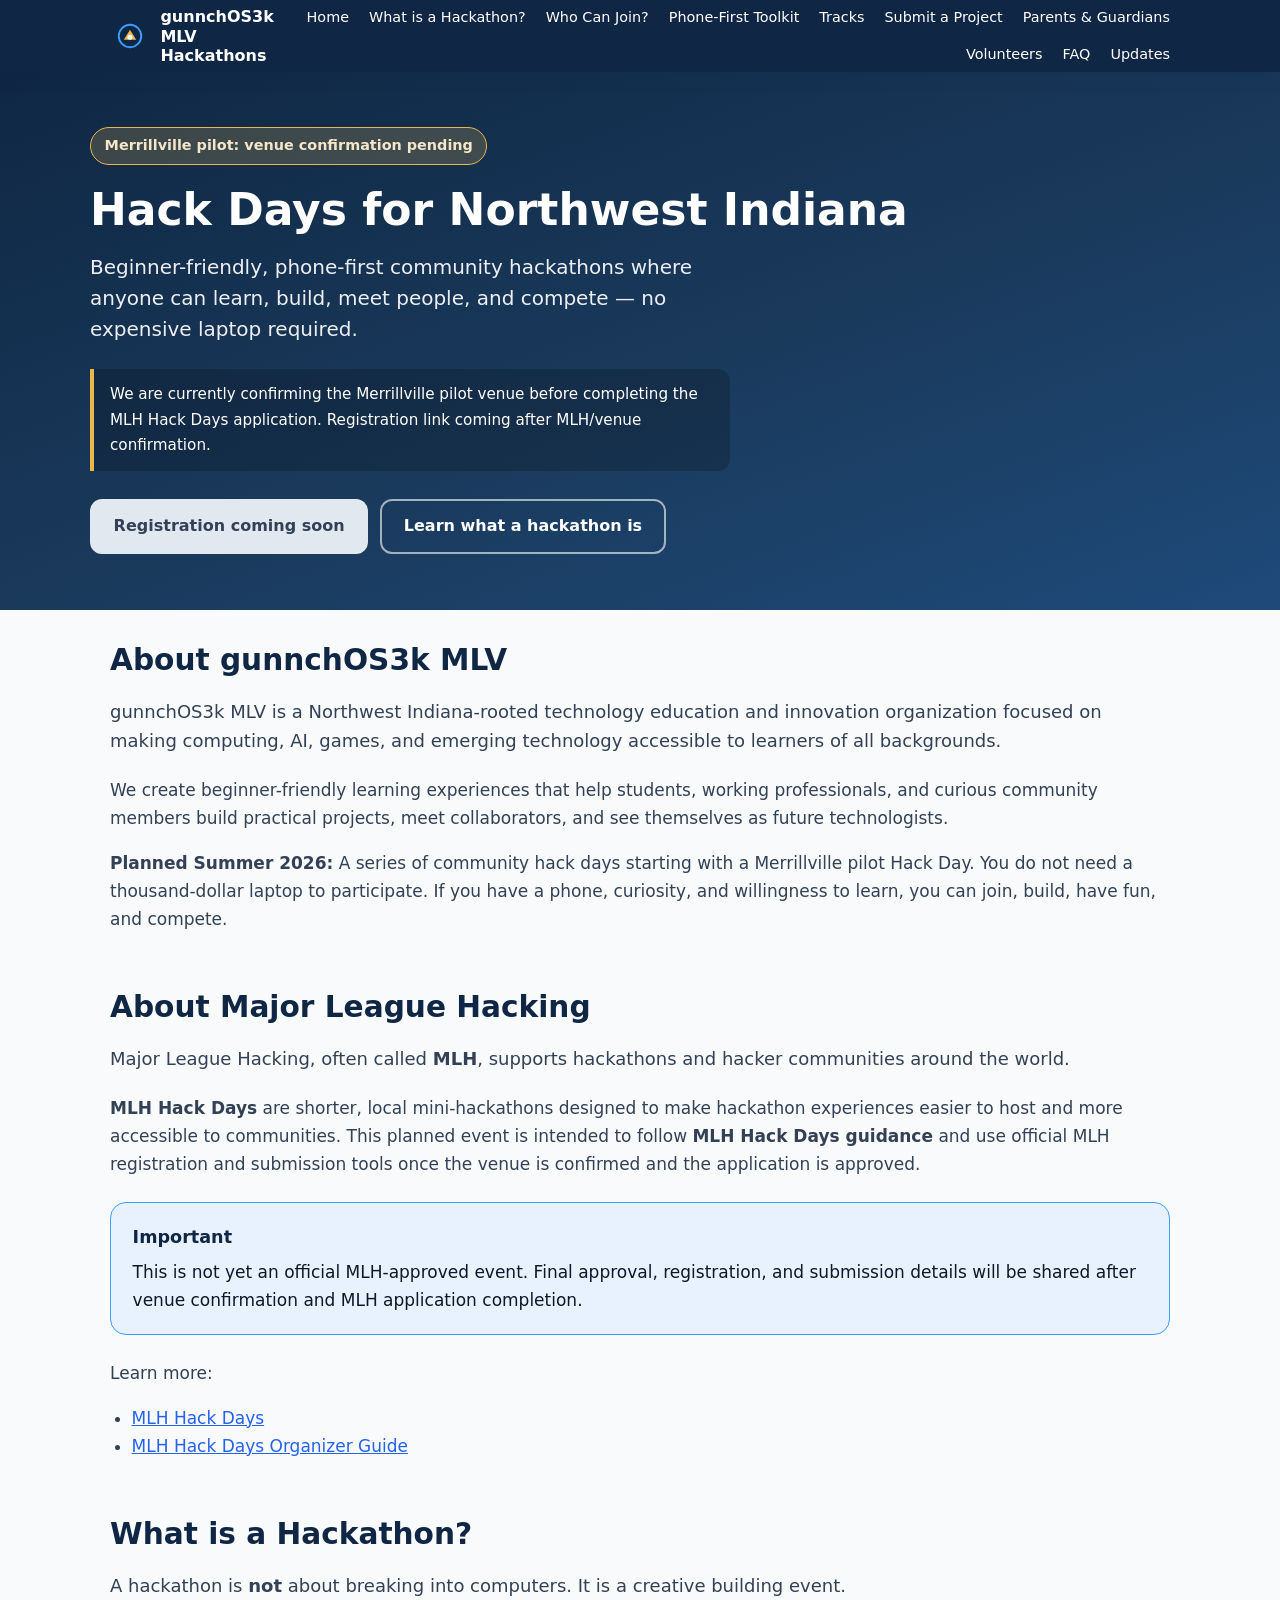
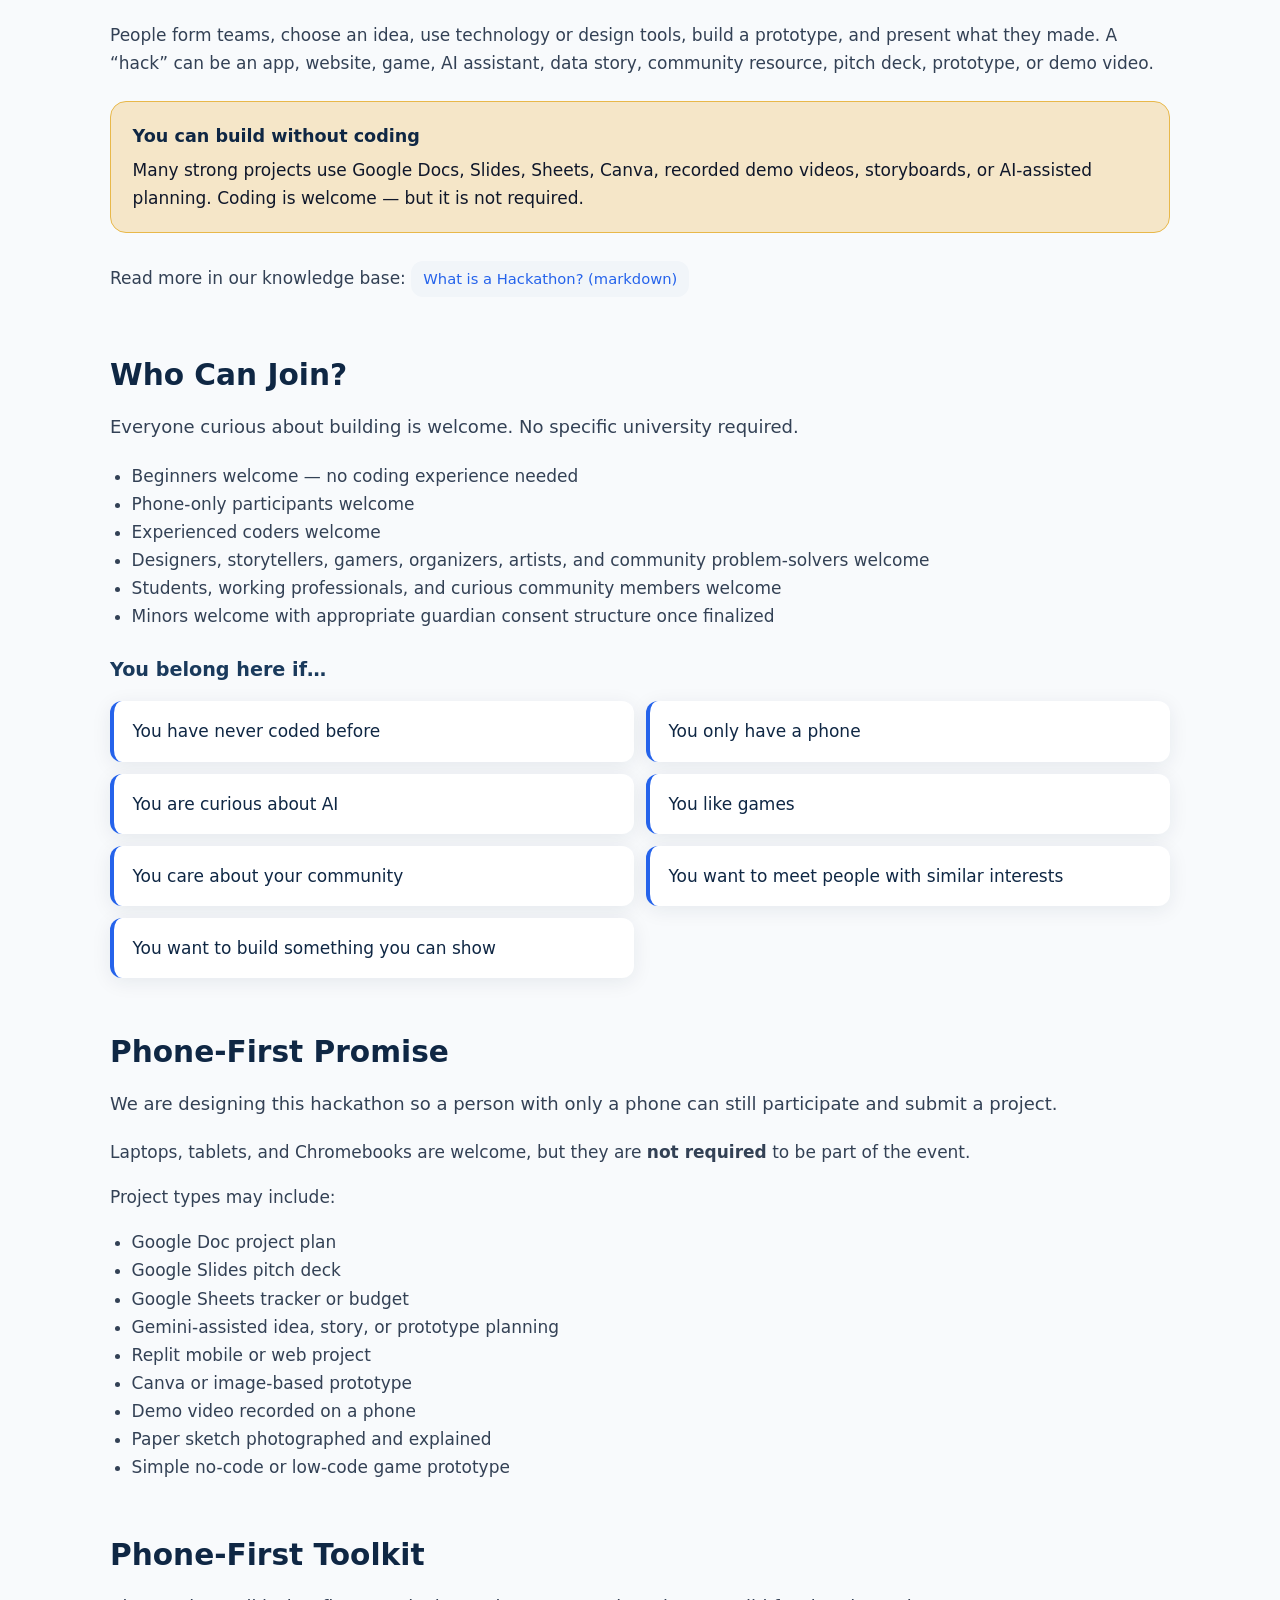
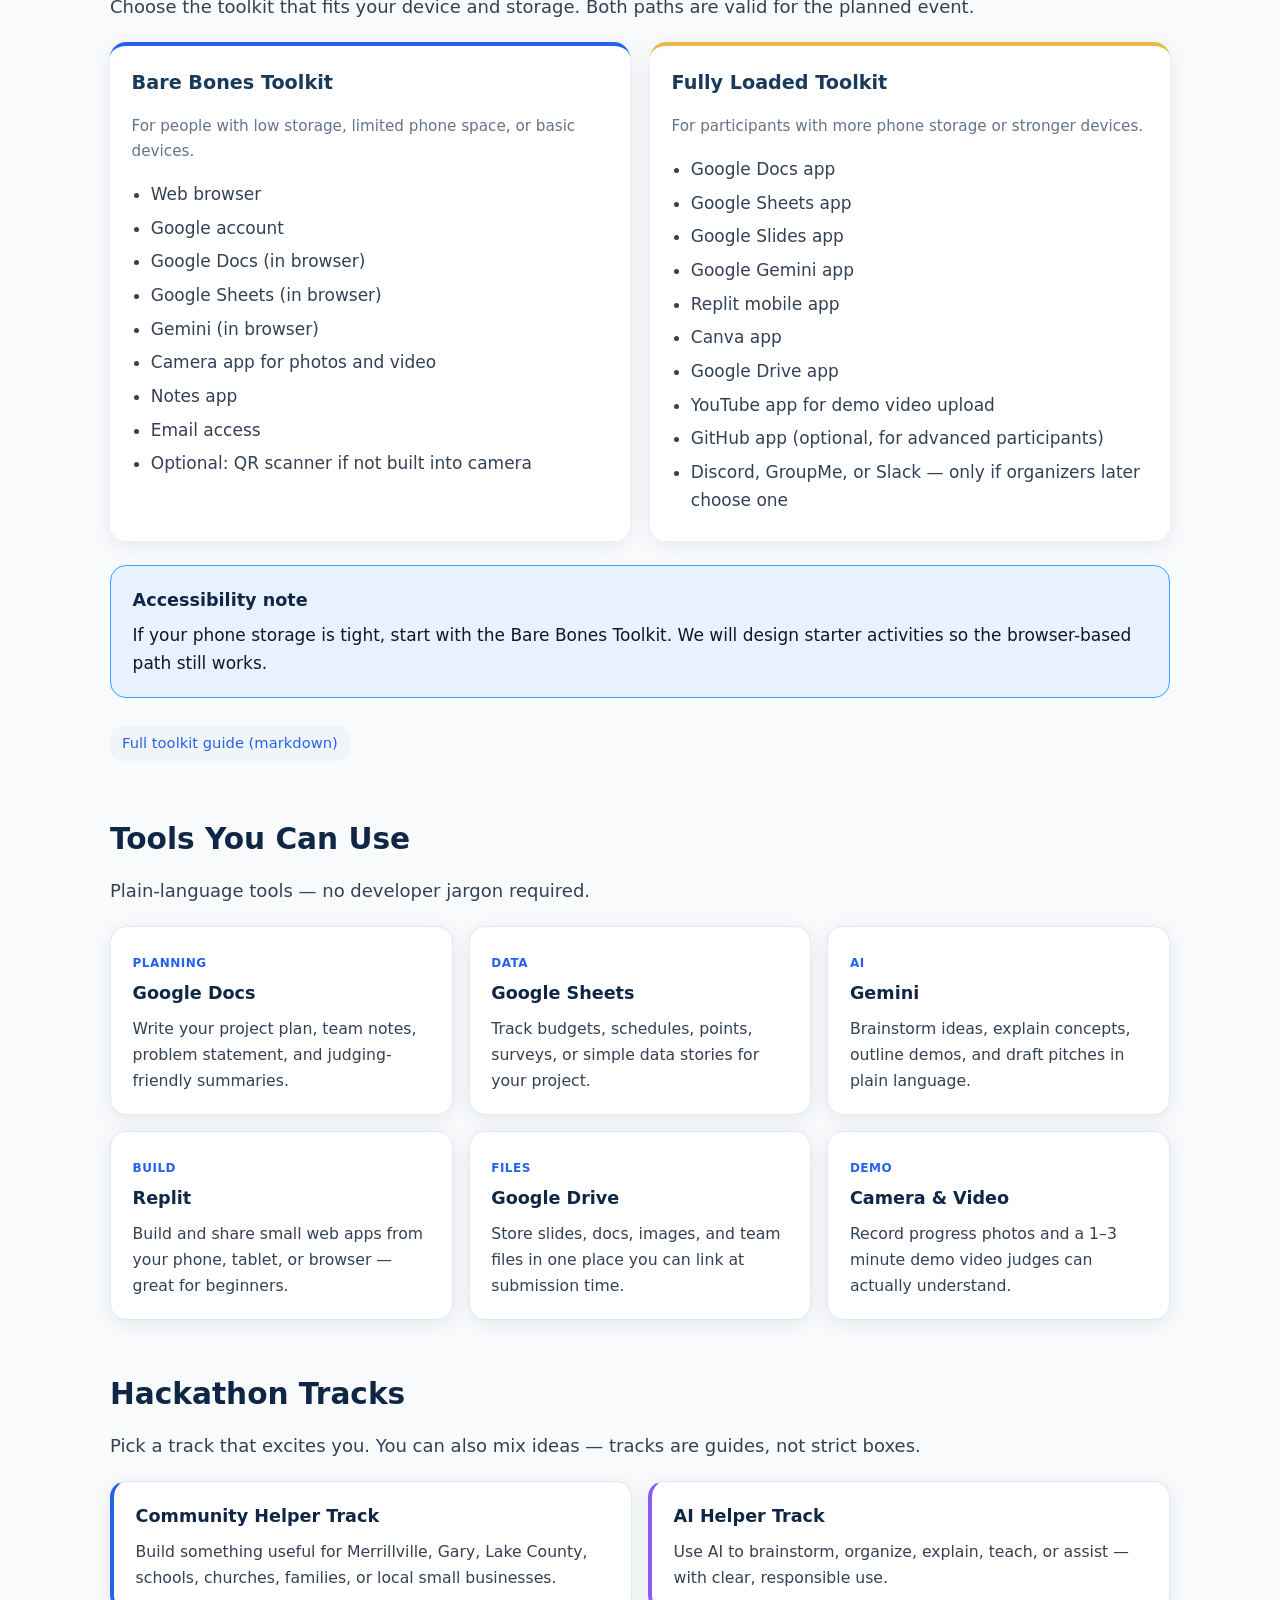
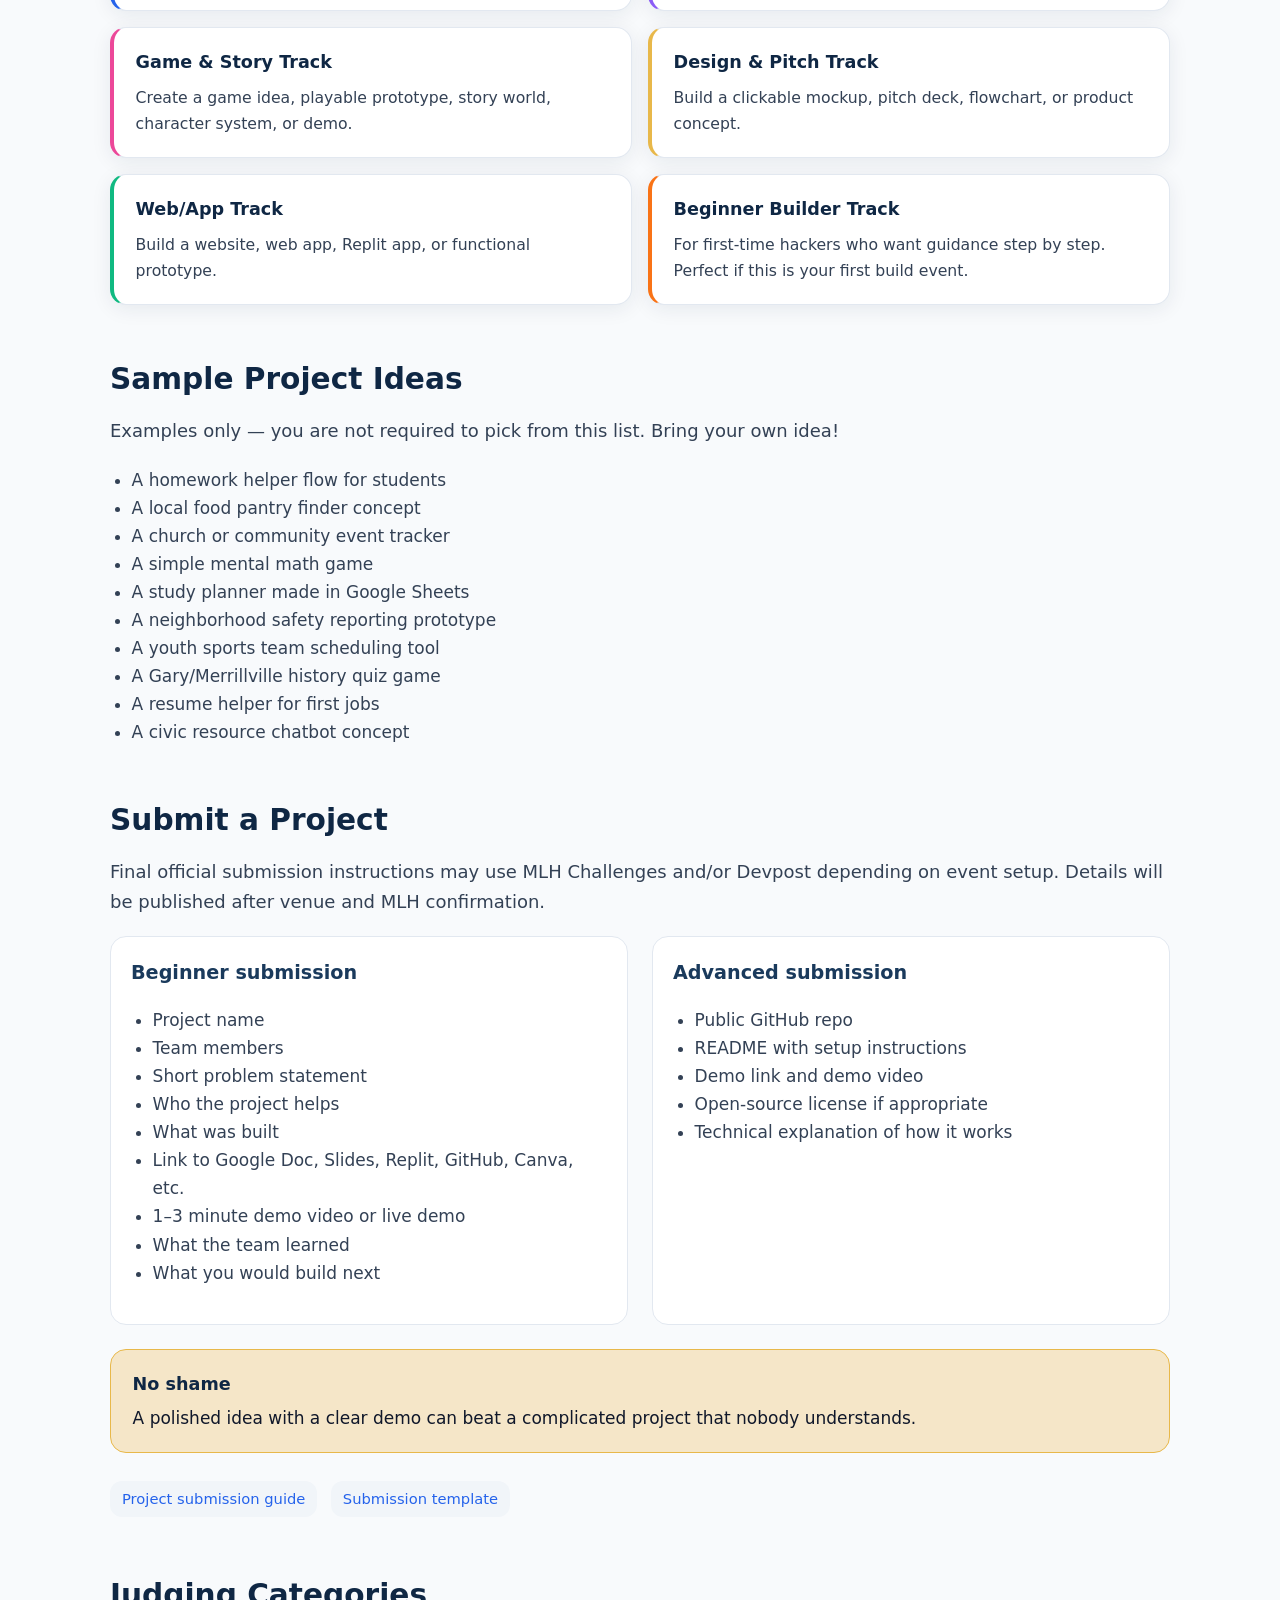
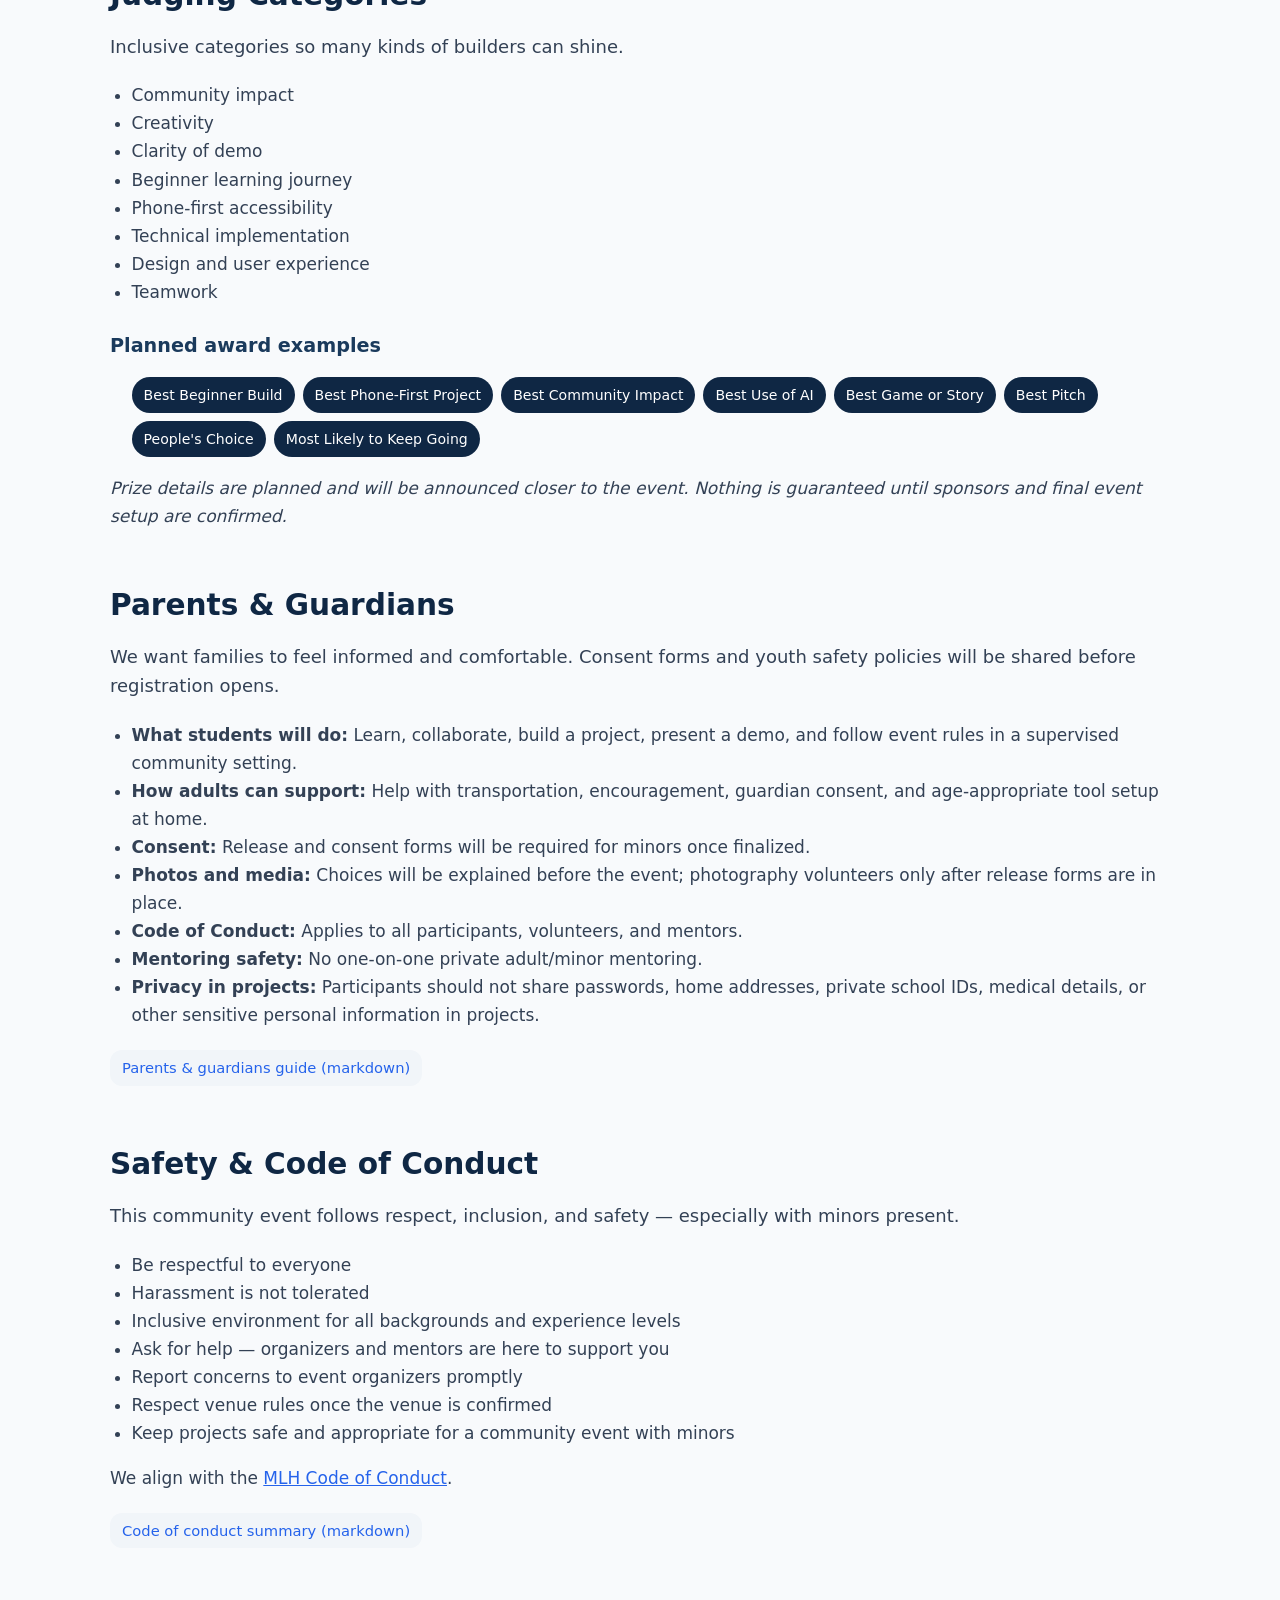
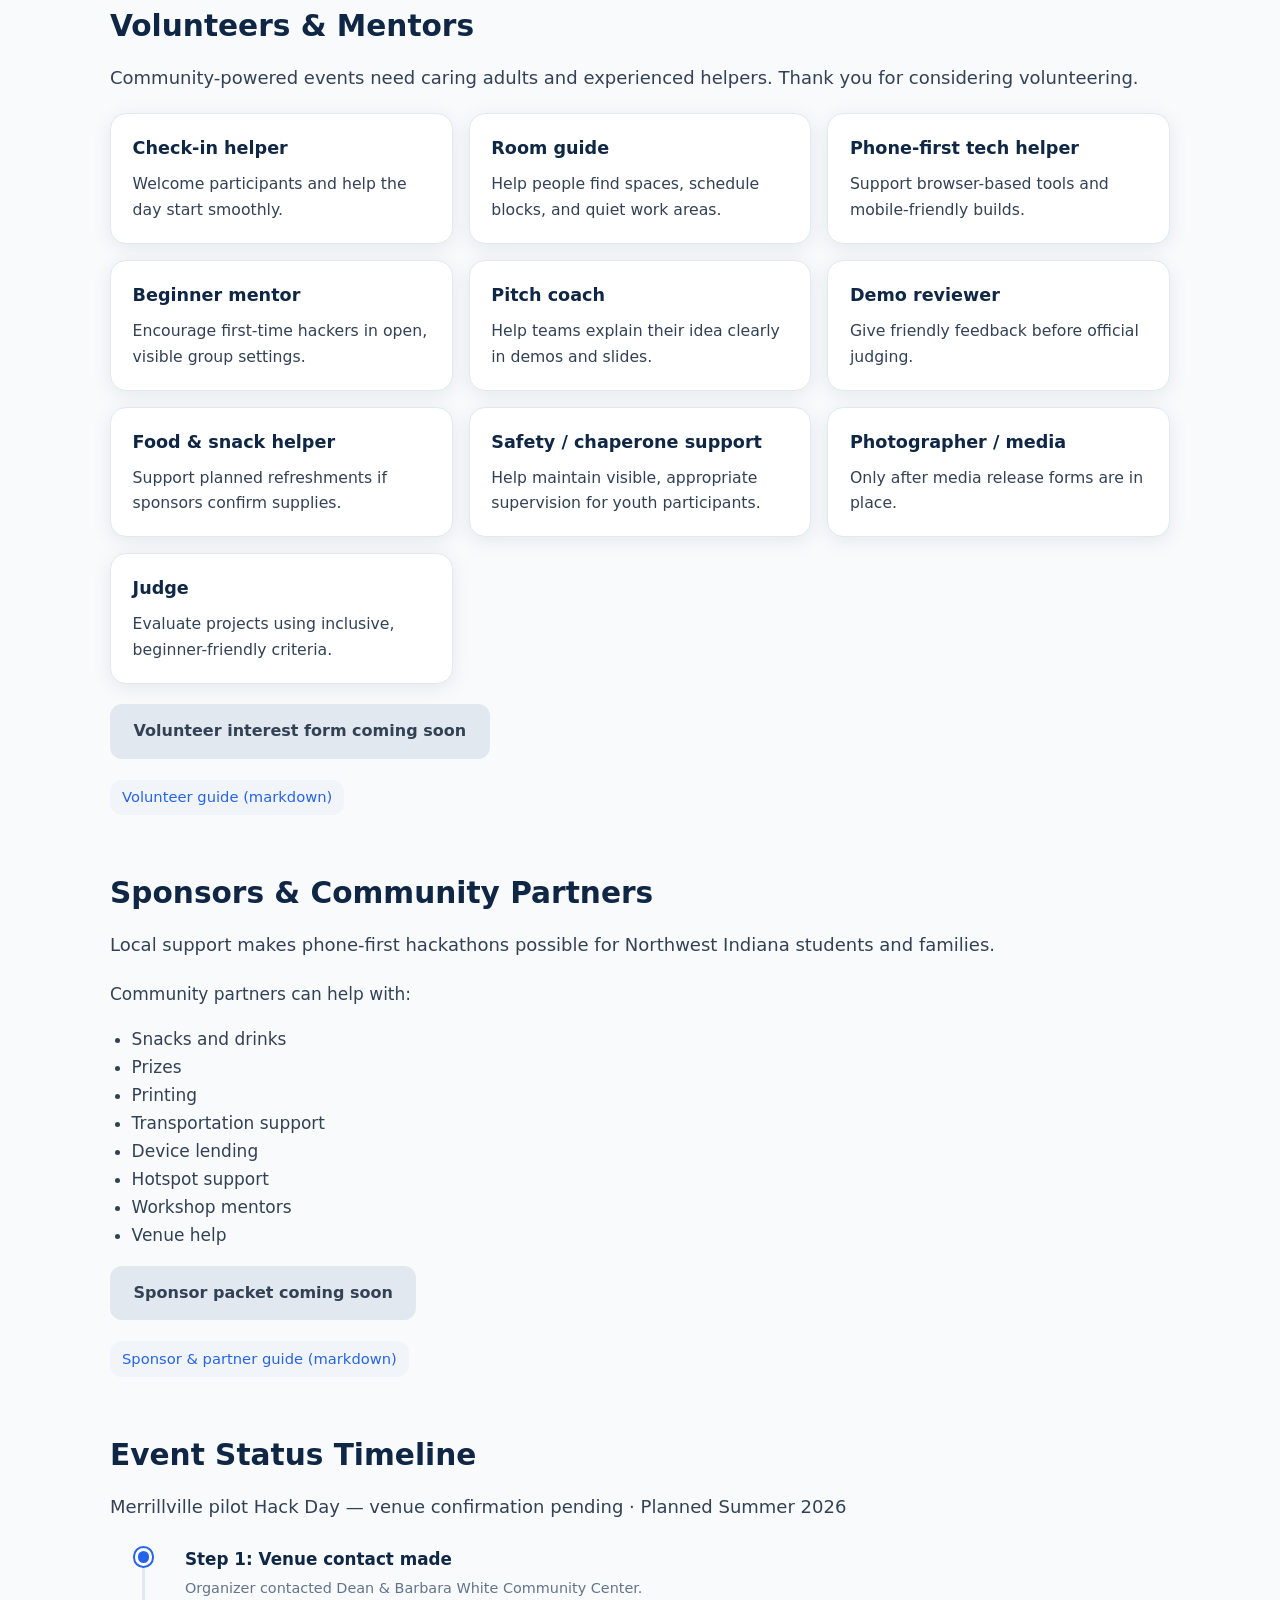
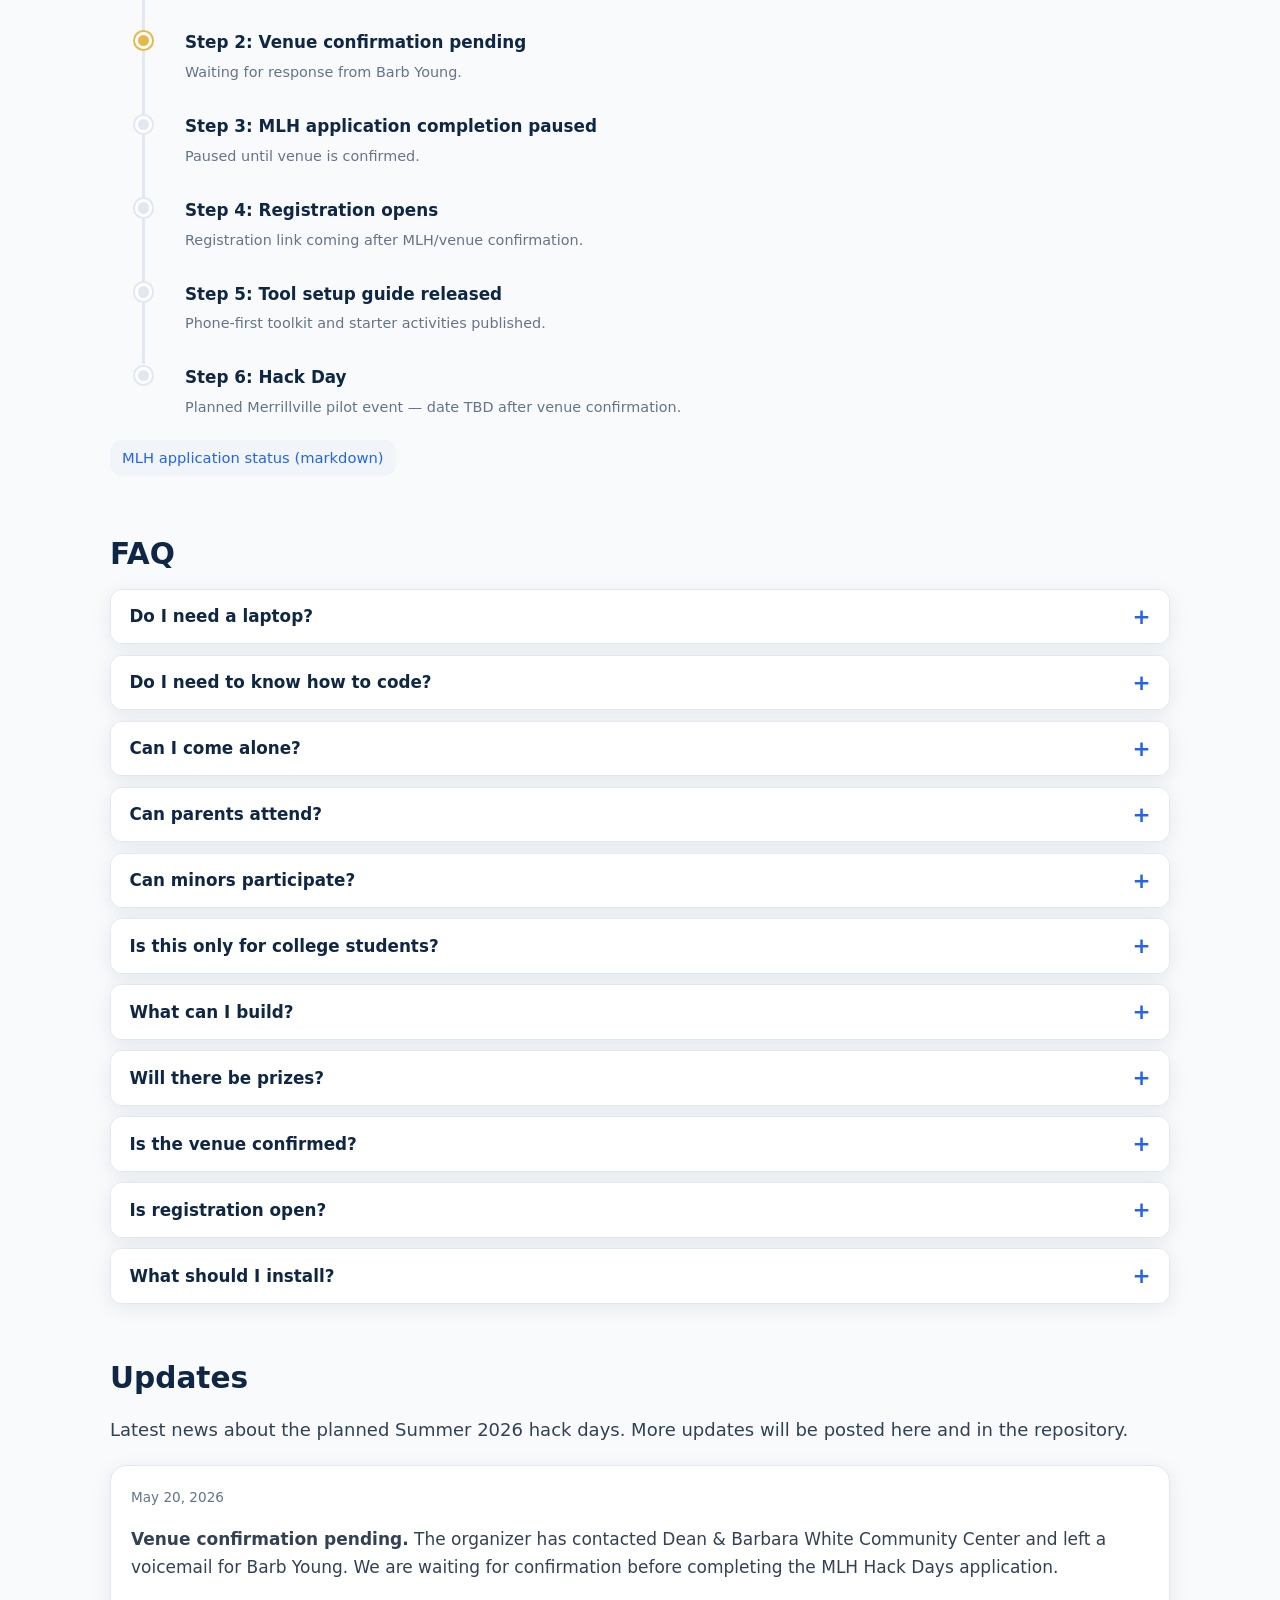
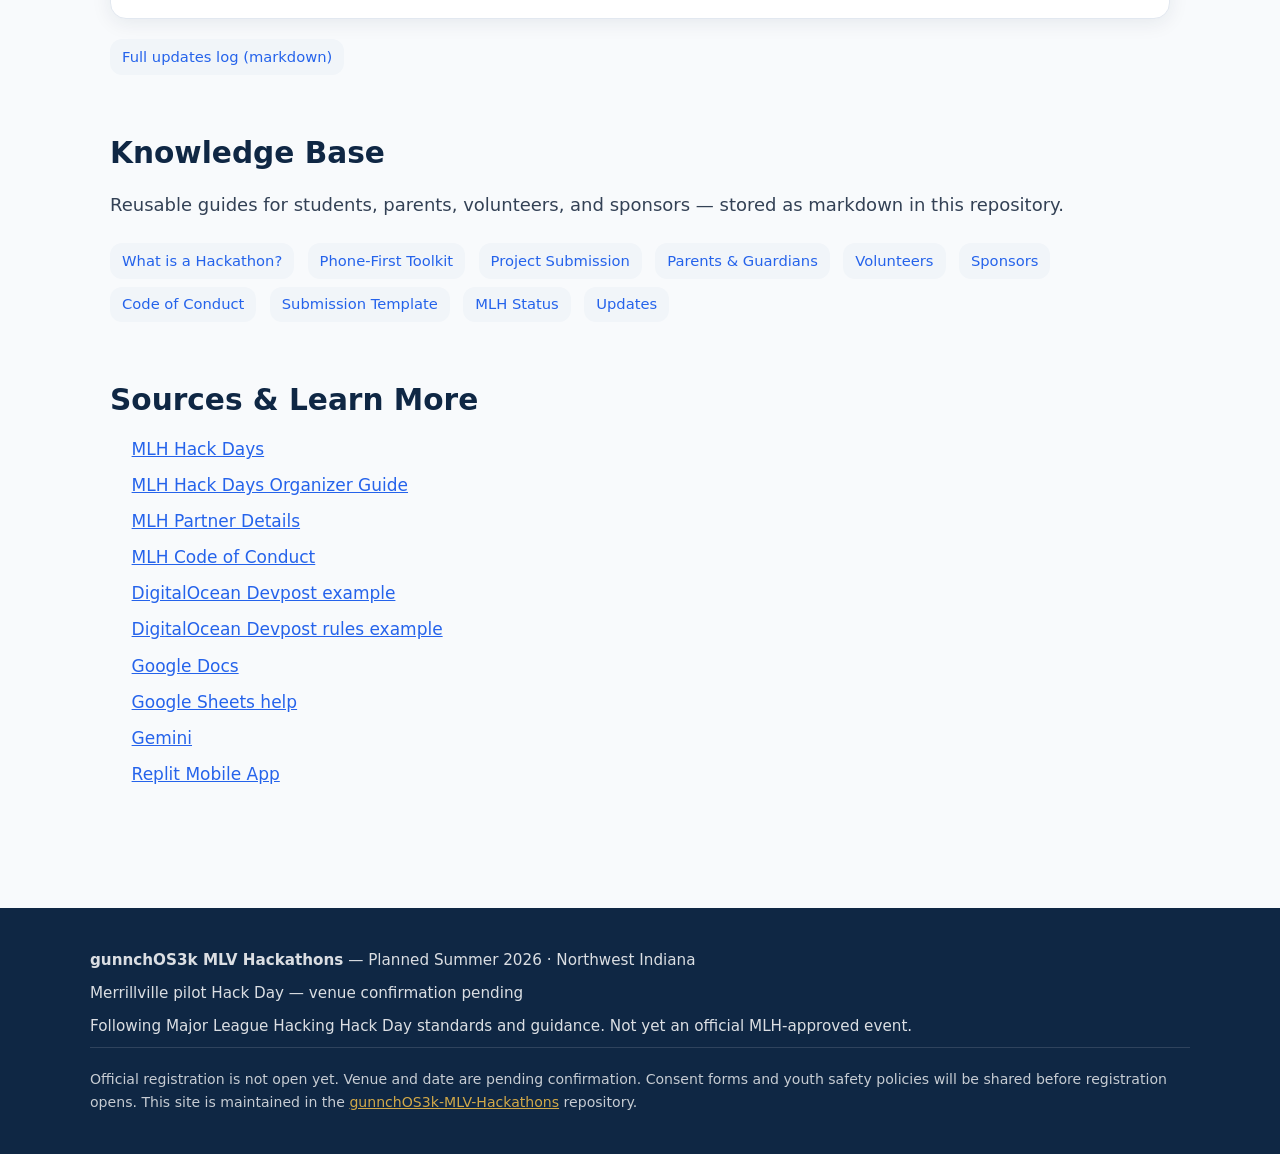
==== docs/index.html @ 52087c1d "Add static GitHub Pages site and hackathon knowledge base. Launch beginner-friendly, phone-first lan" ====
<!DOCTYPE html>
<html lang="en">
<head>
  <meta charset="UTF-8">
  <meta name="viewport" content="width=device-width, initial-scale=1.0">
  <meta name="description" content="Planned Summer 2026 beginner-friendly, phone-first hackathons for Northwest Indiana. Merrillville pilot Hack Day — venue confirmation pending.">
  <title>gunnchOS3k MLV Hackathons — Hack Days for Northwest Indiana</title>
  <link rel="stylesheet" href="styles.css">
  <link rel="icon" href="assets/logo.svg" type="image/svg+xml">
</head>
<body>
  <a class="skip-link" href="#main">Skip to main content</a>

  <header class="site-header">
    <div class="header-inner">
      <a class="brand" href="#home">
        <img src="assets/logo.svg" width="40" height="40" alt="">
        <span>gunnchOS3k MLV Hackathons</span>
      </a>
      <button type="button" class="menu-toggle" id="menu-toggle" aria-expanded="false" aria-controls="site-nav" aria-label="Open navigation menu">
        <span></span>
        <span></span>
        <span></span>
      </button>
      <nav class="site-nav" id="site-nav" aria-label="Main navigation">
        <ul>
          <li><a href="#home">Home</a></li>
          <li><a href="#what-is-hackathon">What is a Hackathon?</a></li>
          <li><a href="#who-can-join">Who Can Join?</a></li>
          <li><a href="#phone-first">Phone-First Toolkit</a></li>
          <li><a href="#tracks">Tracks</a></li>
          <li><a href="#submit">Submit a Project</a></li>
          <li><a href="#parents">Parents &amp; Guardians</a></li>
          <li><a href="#volunteers">Volunteers</a></li>
          <li><a href="#faq">FAQ</a></li>
          <li><a href="#updates">Updates</a></li>
        </ul>
      </nav>
    </div>
  </header>

  <section class="hero" id="home">
    <div class="hero-inner">
      <p class="status-badge" role="status">Merrillville pilot: venue confirmation pending</p>
      <h1>Hack Days for Northwest Indiana</h1>
      <p class="subhead">Beginner-friendly, phone-first community hackathons where anyone can learn, build, meet people, and compete — no expensive laptop required.</p>
      <p class="hero-note">We are currently confirming the Merrillville pilot venue before completing the MLH Hack Days application. Registration link coming after MLH/venue confirmation.</p>
      <div class="hero-actions">
        <span class="btn btn-primary btn-disabled" aria-disabled="true">Registration coming soon</span>
        <a class="btn btn-secondary" href="#what-is-hackathon">Learn what a hackathon is</a>
      </div>
    </div>
  </section>

  <main id="main">
    <section class="section" id="about-mlv">
      <h2>About gunnchOS3k MLV</h2>
      <p class="lead">gunnchOS3k MLV is a Northwest Indiana-rooted technology education and innovation organization focused on making computing, AI, games, and emerging technology accessible to learners of all backgrounds.</p>
      <p>We create beginner-friendly learning experiences that help students, working professionals, and curious community members build practical projects, meet collaborators, and see themselves as future technologists.</p>
      <p><strong>Planned Summer 2026:</strong> A series of community hack days starting with a Merrillville pilot Hack Day. You do not need a thousand-dollar laptop to participate. If you have a phone, curiosity, and willingness to learn, you can join, build, have fun, and compete.</p>
    </section>

    <section class="section" id="about-mlh">
      <h2>About Major League Hacking</h2>
      <p class="lead">Major League Hacking, often called <strong>MLH</strong>, supports hackathons and hacker communities around the world.</p>
      <p><strong>MLH Hack Days</strong> are shorter, local mini-hackathons designed to make hackathon experiences easier to host and more accessible to communities. This planned event is intended to follow <strong>MLH Hack Days guidance</strong> and use official MLH registration and submission tools once the venue is confirmed and the application is approved.</p>
      <div class="callout callout-info">
        <strong>Important</strong>
        This is not yet an official MLH-approved event. Final approval, registration, and submission details will be shared after venue confirmation and MLH application completion.
      </div>
      <p>Learn more:</p>
      <ul>
        <li><a href="https://www.mlh.com/hack-days" target="_blank" rel="noopener noreferrer">MLH Hack Days</a></li>
        <li><a href="https://mlh.gitbook.io/hack-days" target="_blank" rel="noopener noreferrer">MLH Hack Days Organizer Guide</a></li>
      </ul>
    </section>

    <section class="section" id="what-is-hackathon">
      <h2>What is a Hackathon?</h2>
      <p class="lead">A hackathon is <strong>not</strong> about breaking into computers. It is a creative building event.</p>
      <p>People form teams, choose an idea, use technology or design tools, build a prototype, and present what they made. A “hack” can be an app, website, game, AI assistant, data story, community resource, pitch deck, prototype, or demo video.</p>
      <div class="callout">
        <strong>You can build without coding</strong>
        Many strong projects use Google Docs, Slides, Sheets, Canva, recorded demo videos, storyboards, or AI-assisted planning. Coding is welcome — but it is not required.
      </div>
      <p class="kb-links">Read more in our knowledge base: <a href="https://github.com/gunnchOS3k/gunnchOS3k-MLV-Hackathons/blob/main/resources/what-is-a-hackathon.md">What is a Hackathon? (markdown)</a></p>
    </section>

    <section class="section" id="who-can-join">
      <h2>Who Can Join?</h2>
      <p class="lead">Everyone curious about building is welcome. No specific university required.</p>
      <ul>
        <li>Beginners welcome — no coding experience needed</li>
        <li>Phone-only participants welcome</li>
        <li>Experienced coders welcome</li>
        <li>Designers, storytellers, gamers, organizers, artists, and community problem-solvers welcome</li>
        <li>Students, working professionals, and curious community members welcome</li>
        <li>Minors welcome with appropriate guardian consent structure once finalized</li>
      </ul>
      <h3>You belong here if…</h3>
      <div class="belong-grid">
        <div class="belong-item">You have never coded before</div>
        <div class="belong-item">You only have a phone</div>
        <div class="belong-item">You are curious about AI</div>
        <div class="belong-item">You like games</div>
        <div class="belong-item">You care about your community</div>
        <div class="belong-item">You want to meet people with similar interests</div>
        <div class="belong-item">You want to build something you can show</div>
      </div>
    </section>

    <section class="section" id="phone-first-promise">
      <h2>Phone-First Promise</h2>
      <p class="lead">We are designing this hackathon so a person with only a phone can still participate and submit a project.</p>
      <p>Laptops, tablets, and Chromebooks are welcome, but they are <strong>not required</strong> to be part of the event.</p>
      <p>Project types may include:</p>
      <ul>
        <li>Google Doc project plan</li>
        <li>Google Slides pitch deck</li>
        <li>Google Sheets tracker or budget</li>
        <li>Gemini-assisted idea, story, or prototype planning</li>
        <li>Replit mobile or web project</li>
        <li>Canva or image-based prototype</li>
        <li>Demo video recorded on a phone</li>
        <li>Paper sketch photographed and explained</li>
        <li>Simple no-code or low-code game prototype</li>
      </ul>
    </section>

    <section class="section" id="phone-first">
      <h2>Phone-First Toolkit</h2>
      <p class="lead">Choose the toolkit that fits your device and storage. Both paths are valid for the planned event.</p>
      <div class="toolkit-compare">
        <div class="toolkit-col">
          <h3>Bare Bones Toolkit</h3>
          <p class="purpose">For people with low storage, limited phone space, or basic devices.</p>
          <ul>
            <li>Web browser</li>
            <li>Google account</li>
            <li>Google Docs (in browser)</li>
            <li>Google Sheets (in browser)</li>
            <li>Gemini (in browser)</li>
            <li>Camera app for photos and video</li>
            <li>Notes app</li>
            <li>Email access</li>
            <li>Optional: QR scanner if not built into camera</li>
          </ul>
        </div>
        <div class="toolkit-col loaded">
          <h3>Fully Loaded Toolkit</h3>
          <p class="purpose">For participants with more phone storage or stronger devices.</p>
          <ul>
            <li>Google Docs app</li>
            <li>Google Sheets app</li>
            <li>Google Slides app</li>
            <li>Google Gemini app</li>
            <li>Replit mobile app</li>
            <li>Canva app</li>
            <li>Google Drive app</li>
            <li>YouTube app for demo video upload</li>
            <li>GitHub app (optional, for advanced participants)</li>
            <li>Discord, GroupMe, or Slack — only if organizers later choose one</li>
          </ul>
        </div>
      </div>
      <div class="callout callout-info">
        <strong>Accessibility note</strong>
        If your phone storage is tight, start with the Bare Bones Toolkit. We will design starter activities so the browser-based path still works.
      </div>
      <p class="kb-links"><a href="https://github.com/gunnchOS3k/gunnchOS3k-MLV-Hackathons/blob/main/resources/phone-first-toolkit.md">Full toolkit guide (markdown)</a></p>
    </section>

    <section class="section" id="tools">
      <h2>Tools You Can Use</h2>
      <p class="lead">Plain-language tools — no developer jargon required.</p>
      <div class="card-grid cols-3">
        <article class="card">
          <span class="tag">Planning</span>
          <h3>Google Docs</h3>
          <p>Write your project plan, team notes, problem statement, and judging-friendly summaries.</p>
        </article>
        <article class="card">
          <span class="tag">Data</span>
          <h3>Google Sheets</h3>
          <p>Track budgets, schedules, points, surveys, or simple data stories for your project.</p>
        </article>
        <article class="card">
          <span class="tag">AI</span>
          <h3>Gemini</h3>
          <p>Brainstorm ideas, explain concepts, outline demos, and draft pitches in plain language.</p>
        </article>
        <article class="card">
          <span class="tag">Build</span>
          <h3>Replit</h3>
          <p>Build and share small web apps from your phone, tablet, or browser — great for beginners.</p>
        </article>
        <article class="card">
          <span class="tag">Files</span>
          <h3>Google Drive</h3>
          <p>Store slides, docs, images, and team files in one place you can link at submission time.</p>
        </article>
        <article class="card">
          <span class="tag">Demo</span>
          <h3>Camera &amp; Video</h3>
          <p>Record progress photos and a 1–3 minute demo video judges can actually understand.</p>
        </article>
      </div>
    </section>

    <section class="section" id="tracks">
      <h2>Hackathon Tracks</h2>
      <p class="lead">Pick a track that excites you. You can also mix ideas — tracks are guides, not strict boxes.</p>
      <div class="card-grid">
        <article class="card track-card">
          <h3>Community Helper Track</h3>
          <p>Build something useful for Merrillville, Gary, Lake County, schools, churches, families, or local small businesses.</p>
        </article>
        <article class="card track-card">
          <h3>AI Helper Track</h3>
          <p>Use AI to brainstorm, organize, explain, teach, or assist — with clear, responsible use.</p>
        </article>
        <article class="card track-card">
          <h3>Game &amp; Story Track</h3>
          <p>Create a game idea, playable prototype, story world, character system, or demo.</p>
        </article>
        <article class="card track-card">
          <h3>Design &amp; Pitch Track</h3>
          <p>Build a clickable mockup, pitch deck, flowchart, or product concept.</p>
        </article>
        <article class="card track-card">
          <h3>Web/App Track</h3>
          <p>Build a website, web app, Replit app, or functional prototype.</p>
        </article>
        <article class="card track-card">
          <h3>Beginner Builder Track</h3>
          <p>For first-time hackers who want guidance step by step. Perfect if this is your first build event.</p>
        </article>
      </div>
    </section>

    <section class="section" id="sample-projects">
      <h2>Sample Project Ideas</h2>
      <p class="lead">Examples only — you are not required to pick from this list. Bring your own idea!</p>
      <ul>
        <li>A homework helper flow for students</li>
        <li>A local food pantry finder concept</li>
        <li>A church or community event tracker</li>
        <li>A simple mental math game</li>
        <li>A study planner made in Google Sheets</li>
        <li>A neighborhood safety reporting prototype</li>
        <li>A youth sports team scheduling tool</li>
        <li>A Gary/Merrillville history quiz game</li>
        <li>A resume helper for first jobs</li>
        <li>A civic resource chatbot concept</li>
      </ul>
    </section>

    <section class="section" id="submit">
      <h2>Submit a Project</h2>
      <p class="lead">Final official submission instructions may use MLH Challenges and/or Devpost depending on event setup. Details will be published after venue and MLH confirmation.</p>
      <div class="two-col">
        <div class="submission-tier">
          <h3>Beginner submission</h3>
          <ul>
            <li>Project name</li>
            <li>Team members</li>
            <li>Short problem statement</li>
            <li>Who the project helps</li>
            <li>What was built</li>
            <li>Link to Google Doc, Slides, Replit, GitHub, Canva, etc.</li>
            <li>1–3 minute demo video or live demo</li>
            <li>What the team learned</li>
            <li>What you would build next</li>
          </ul>
        </div>
        <div class="submission-tier">
          <h3>Advanced submission</h3>
          <ul>
            <li>Public GitHub repo</li>
            <li>README with setup instructions</li>
            <li>Demo link and demo video</li>
            <li>Open-source license if appropriate</li>
            <li>Technical explanation of how it works</li>
          </ul>
        </div>
      </div>
      <div class="callout">
        <strong>No shame</strong>
        A polished idea with a clear demo can beat a complicated project that nobody understands.
      </div>
      <p class="kb-links">
        <a href="https://github.com/gunnchOS3k/gunnchOS3k-MLV-Hackathons/blob/main/resources/project-submission-guide.md">Project submission guide</a>
        <a href="https://github.com/gunnchOS3k/gunnchOS3k-MLV-Hackathons/blob/main/resources/devpost-style-submission-template.md">Submission template</a>
      </p>
    </section>

    <section class="section" id="judging">
      <h2>Judging Categories</h2>
      <p class="lead">Inclusive categories so many kinds of builders can shine.</p>
      <ul>
        <li>Community impact</li>
        <li>Creativity</li>
        <li>Clarity of demo</li>
        <li>Beginner learning journey</li>
        <li>Phone-first accessibility</li>
        <li>Technical implementation</li>
        <li>Design and user experience</li>
        <li>Teamwork</li>
      </ul>
      <h3>Planned award examples</h3>
      <ul class="award-list">
        <li>Best Beginner Build</li>
        <li>Best Phone-First Project</li>
        <li>Best Community Impact</li>
        <li>Best Use of AI</li>
        <li>Best Game or Story</li>
        <li>Best Pitch</li>
        <li>People's Choice</li>
        <li>Most Likely to Keep Going</li>
      </ul>
      <p><em>Prize details are planned and will be announced closer to the event. Nothing is guaranteed until sponsors and final event setup are confirmed.</em></p>
    </section>

    <section class="section" id="parents">
      <h2>Parents &amp; Guardians</h2>
      <p class="lead">We want families to feel informed and comfortable. Consent forms and youth safety policies will be shared before registration opens.</p>
      <ul>
        <li><strong>What students will do:</strong> Learn, collaborate, build a project, present a demo, and follow event rules in a supervised community setting.</li>
        <li><strong>How adults can support:</strong> Help with transportation, encouragement, guardian consent, and age-appropriate tool setup at home.</li>
        <li><strong>Consent:</strong> Release and consent forms will be required for minors once finalized.</li>
        <li><strong>Photos and media:</strong> Choices will be explained before the event; photography volunteers only after release forms are in place.</li>
        <li><strong>Code of Conduct:</strong> Applies to all participants, volunteers, and mentors.</li>
        <li><strong>Mentoring safety:</strong> No one-on-one private adult/minor mentoring.</li>
        <li><strong>Privacy in projects:</strong> Participants should not share passwords, home addresses, private school IDs, medical details, or other sensitive personal information in projects.</li>
      </ul>
      <p class="kb-links"><a href="https://github.com/gunnchOS3k/gunnchOS3k-MLV-Hackathons/blob/main/resources/parents-and-guardians.md">Parents &amp; guardians guide (markdown)</a></p>
    </section>

    <section class="section" id="safety">
      <h2>Safety &amp; Code of Conduct</h2>
      <p class="lead">This community event follows respect, inclusion, and safety — especially with minors present.</p>
      <ul>
        <li>Be respectful to everyone</li>
        <li>Harassment is not tolerated</li>
        <li>Inclusive environment for all backgrounds and experience levels</li>
        <li>Ask for help — organizers and mentors are here to support you</li>
        <li>Report concerns to event organizers promptly</li>
        <li>Respect venue rules once the venue is confirmed</li>
        <li>Keep projects safe and appropriate for a community event with minors</li>
      </ul>
      <p>We align with the <a href="https://github.com/MLH/mlh-policies/blob/main/code-of-conduct.md" target="_blank" rel="noopener noreferrer">MLH Code of Conduct</a>.</p>
      <p class="kb-links"><a href="https://github.com/gunnchOS3k/gunnchOS3k-MLV-Hackathons/blob/main/resources/code-of-conduct-summary.md">Code of conduct summary (markdown)</a></p>
    </section>

    <section class="section" id="volunteers">
      <h2>Volunteers &amp; Mentors</h2>
      <p class="lead">Community-powered events need caring adults and experienced helpers. Thank you for considering volunteering.</p>
      <div class="card-grid cols-3">
        <article class="card"><h4>Check-in helper</h4><p>Welcome participants and help the day start smoothly.</p></article>
        <article class="card"><h4>Room guide</h4><p>Help people find spaces, schedule blocks, and quiet work areas.</p></article>
        <article class="card"><h4>Phone-first tech helper</h4><p>Support browser-based tools and mobile-friendly builds.</p></article>
        <article class="card"><h4>Beginner mentor</h4><p>Encourage first-time hackers in open, visible group settings.</p></article>
        <article class="card"><h4>Pitch coach</h4><p>Help teams explain their idea clearly in demos and slides.</p></article>
        <article class="card"><h4>Demo reviewer</h4><p>Give friendly feedback before official judging.</p></article>
        <article class="card"><h4>Food &amp; snack helper</h4><p>Support planned refreshments if sponsors confirm supplies.</p></article>
        <article class="card"><h4>Safety / chaperone support</h4><p>Help maintain visible, appropriate supervision for youth participants.</p></article>
        <article class="card"><h4>Photographer / media</h4><p>Only after media release forms are in place.</p></article>
        <article class="card"><h4>Judge</h4><p>Evaluate projects using inclusive, beginner-friendly criteria.</p></article>
      </div>
      <p style="margin-top: 1.25rem;"><span class="btn btn-outline btn-disabled" aria-disabled="true">Volunteer interest form coming soon</span></p>
      <p class="kb-links"><a href="https://github.com/gunnchOS3k/gunnchOS3k-MLV-Hackathons/blob/main/resources/volunteer-guide.md">Volunteer guide (markdown)</a></p>
    </section>

    <section class="section" id="sponsors">
      <h2>Sponsors &amp; Community Partners</h2>
      <p class="lead">Local support makes phone-first hackathons possible for Northwest Indiana students and families.</p>
      <p>Community partners can help with:</p>
      <ul>
        <li>Snacks and drinks</li>
        <li>Prizes</li>
        <li>Printing</li>
        <li>Transportation support</li>
        <li>Device lending</li>
        <li>Hotspot support</li>
        <li>Workshop mentors</li>
        <li>Venue help</li>
      </ul>
      <p><span class="btn btn-outline btn-disabled" aria-disabled="true">Sponsor packet coming soon</span></p>
      <p class="kb-links"><a href="https://github.com/gunnchOS3k/gunnchOS3k-MLV-Hackathons/blob/main/resources/sponsor-partner-guide.md">Sponsor &amp; partner guide (markdown)</a></p>
    </section>

    <section class="section" id="timeline">
      <h2>Event Status Timeline</h2>
      <p class="lead">Merrillville pilot Hack Day — venue confirmation pending · Planned Summer 2026</p>
      <ol class="timeline">
        <li class="done">
          <strong>Step 1: Venue contact made</strong>
          <span class="step-status">Organizer contacted Dean &amp; Barbara White Community Center.</span>
        </li>
        <li class="current">
          <strong>Step 2: Venue confirmation pending</strong>
          <span class="step-status">Waiting for response from Barb Young.</span>
        </li>
        <li class="pending">
          <strong>Step 3: MLH application completion paused</strong>
          <span class="step-status">Paused until venue is confirmed.</span>
        </li>
        <li class="pending">
          <strong>Step 4: Registration opens</strong>
          <span class="step-status">Registration link coming after MLH/venue confirmation.</span>
        </li>
        <li class="pending">
          <strong>Step 5: Tool setup guide released</strong>
          <span class="step-status">Phone-first toolkit and starter activities published.</span>
        </li>
        <li class="pending">
          <strong>Step 6: Hack Day</strong>
          <span class="step-status">Planned Merrillville pilot event — date TBD after venue confirmation.</span>
        </li>
      </ol>
      <p class="kb-links"><a href="https://github.com/gunnchOS3k/gunnchOS3k-MLV-Hackathons/blob/main/resources/mlh-application-status.md">MLH application status (markdown)</a></p>
    </section>

    <section class="section" id="faq">
      <h2>FAQ</h2>
      <div class="faq-list">
        <div class="faq-item">
          <button type="button" class="faq-question" aria-expanded="false" aria-controls="faq-1" id="faq-q-1">Do I need a laptop?</button>
          <div class="faq-answer" id="faq-1" role="region" aria-labelledby="faq-q-1" hidden>
            <p><strong>No.</strong> Laptops are welcome but not required. We are designing this event so you can participate with a phone.</p>
          </div>
        </div>
        <div class="faq-item">
          <button type="button" class="faq-question" aria-expanded="false" aria-controls="faq-2" id="faq-q-2">Do I need to know how to code?</button>
          <div class="faq-answer" id="faq-2" role="region" aria-labelledby="faq-q-2" hidden>
            <p><strong>No.</strong> Beginners are welcome. You can use docs, slides, sheets, design tools, videos, and AI-assisted planning.</p>
          </div>
        </div>
        <div class="faq-item">
          <button type="button" class="faq-question" aria-expanded="false" aria-controls="faq-3" id="faq-q-3">Can I come alone?</button>
          <div class="faq-answer" id="faq-3" role="region" aria-labelledby="faq-q-3" hidden>
            <p><strong>Yes.</strong> We will help with team formation at the event.</p>
          </div>
        </div>
        <div class="faq-item">
          <button type="button" class="faq-question" aria-expanded="false" aria-controls="faq-4" id="faq-q-4">Can parents attend?</button>
          <div class="faq-answer" id="faq-4" role="region" aria-labelledby="faq-q-4" hidden>
            <p>Details are coming with the youth safety plan. Guardian policies will be shared before registration opens.</p>
          </div>
        </div>
        <div class="faq-item">
          <button type="button" class="faq-question" aria-expanded="false" aria-controls="faq-5" id="faq-q-5">Can minors participate?</button>
          <div class="faq-answer" id="faq-5" role="region" aria-labelledby="faq-q-5" hidden>
            <p><strong>Planned,</strong> with guardian consent and event safety rules. Consent forms will be required once finalized.</p>
          </div>
        </div>
        <div class="faq-item">
          <button type="button" class="faq-question" aria-expanded="false" aria-controls="faq-6" id="faq-q-6">Is this only for college students?</button>
          <div class="faq-answer" id="faq-6" role="region" aria-labelledby="faq-q-6" hidden>
            <p><strong>No.</strong> High schoolers, younger learners with guardian support, college students, working professionals, and community members are all welcome.</p>
          </div>
        </div>
        <div class="faq-item">
          <button type="button" class="faq-question" aria-expanded="false" aria-controls="faq-7" id="faq-q-7">What can I build?</button>
          <div class="faq-answer" id="faq-7" role="region" aria-labelledby="faq-q-7" hidden>
            <p>An app, game, pitch, AI helper, website, data story, prototype, video demo, or community tool — plus many non-code options.</p>
          </div>
        </div>
        <div class="faq-item">
          <button type="button" class="faq-question" aria-expanded="false" aria-controls="faq-8" id="faq-q-8">Will there be prizes?</button>
          <div class="faq-answer" id="faq-8" role="region" aria-labelledby="faq-q-8" hidden>
            <p>Prizes are <strong>planned</strong>. Categories and sponsor-supported awards will be announced closer to the event.</p>
          </div>
        </div>
        <div class="faq-item">
          <button type="button" class="faq-question" aria-expanded="false" aria-controls="faq-9" id="faq-q-9">Is the venue confirmed?</button>
          <div class="faq-answer" id="faq-9" role="region" aria-labelledby="faq-q-9" hidden>
            <p><strong>Not yet.</strong> Merrillville pilot venue confirmation is pending. The organizer has contacted Dean &amp; Barbara White Community Center and is waiting for confirmation.</p>
          </div>
        </div>
        <div class="faq-item">
          <button type="button" class="faq-question" aria-expanded="false" aria-controls="faq-10" id="faq-q-10">Is registration open?</button>
          <div class="faq-answer" id="faq-10" role="region" aria-labelledby="faq-q-10" hidden>
            <p><strong>Not yet.</strong> Registration coming soon after MLH and venue confirmation.</p>
          </div>
        </div>
        <div class="faq-item">
          <button type="button" class="faq-question" aria-expanded="false" aria-controls="faq-11" id="faq-q-11">What should I install?</button>
          <div class="faq-answer" id="faq-11" role="region" aria-labelledby="faq-q-11" hidden>
            <p>Start with the <strong>Bare Bones Toolkit</strong>: browser, Google account, Docs/Sheets in browser, Gemini in browser, camera, notes, and email.</p>
          </div>
        </div>
      </div>
    </section>

    <section class="section" id="updates">
      <h2>Updates</h2>
      <p class="lead">Latest news about the planned Summer 2026 hack days. More updates will be posted here and in the repository.</p>
      <article class="update-card">
        <time datetime="2026-05-20">May 20, 2026</time>
        <p><strong>Venue confirmation pending.</strong> The organizer has contacted Dean &amp; Barbara White Community Center and left a voicemail for Barb Young. We are waiting for confirmation before completing the MLH Hack Days application.</p>
      </article>
      <p class="kb-links"><a href="https://github.com/gunnchOS3k/gunnchOS3k-MLV-Hackathons/blob/main/resources/updates.md">Full updates log (markdown)</a></p>
    </section>

    <section class="section" id="knowledge-base">
      <h2>Knowledge Base</h2>
      <p class="lead">Reusable guides for students, parents, volunteers, and sponsors — stored as markdown in this repository.</p>
      <div class="kb-links">
        <a href="https://github.com/gunnchOS3k/gunnchOS3k-MLV-Hackathons/blob/main/resources/what-is-a-hackathon.md">What is a Hackathon?</a>
        <a href="https://github.com/gunnchOS3k/gunnchOS3k-MLV-Hackathons/blob/main/resources/phone-first-toolkit.md">Phone-First Toolkit</a>
        <a href="https://github.com/gunnchOS3k/gunnchOS3k-MLV-Hackathons/blob/main/resources/project-submission-guide.md">Project Submission</a>
        <a href="https://github.com/gunnchOS3k/gunnchOS3k-MLV-Hackathons/blob/main/resources/parents-and-guardians.md">Parents &amp; Guardians</a>
        <a href="https://github.com/gunnchOS3k/gunnchOS3k-MLV-Hackathons/blob/main/resources/volunteer-guide.md">Volunteers</a>
        <a href="https://github.com/gunnchOS3k/gunnchOS3k-MLV-Hackathons/blob/main/resources/sponsor-partner-guide.md">Sponsors</a>
        <a href="https://github.com/gunnchOS3k/gunnchOS3k-MLV-Hackathons/blob/main/resources/code-of-conduct-summary.md">Code of Conduct</a>
        <a href="https://github.com/gunnchOS3k/gunnchOS3k-MLV-Hackathons/blob/main/resources/devpost-style-submission-template.md">Submission Template</a>
        <a href="https://github.com/gunnchOS3k/gunnchOS3k-MLV-Hackathons/blob/main/resources/mlh-application-status.md">MLH Status</a>
        <a href="https://github.com/gunnchOS3k/gunnchOS3k-MLV-Hackathons/blob/main/resources/updates.md">Updates</a>
      </div>
    </section>

    <section class="section" id="sources">
      <h2>Sources &amp; Learn More</h2>
      <ul class="sources-list">
        <li><a href="https://www.mlh.com/hack-days" target="_blank" rel="noopener noreferrer">MLH Hack Days</a></li>
        <li><a href="https://mlh.gitbook.io/hack-days" target="_blank" rel="noopener noreferrer">MLH Hack Days Organizer Guide</a></li>
        <li><a href="https://mlh.gitbook.io/hack-days/partner-details/partner-details" target="_blank" rel="noopener noreferrer">MLH Partner Details</a></li>
        <li><a href="https://github.com/MLH/mlh-policies/blob/main/code-of-conduct.md" target="_blank" rel="noopener noreferrer">MLH Code of Conduct</a></li>
        <li><a href="https://digitalocean.devpost.com/" target="_blank" rel="noopener noreferrer">DigitalOcean Devpost example</a></li>
        <li><a href="https://digitalocean.devpost.com/rules" target="_blank" rel="noopener noreferrer">DigitalOcean Devpost rules example</a></li>
        <li><a href="https://workspace.google.com/products/docs/" target="_blank" rel="noopener noreferrer">Google Docs</a></li>
        <li><a href="https://support.google.com/docs/answer/6000292" target="_blank" rel="noopener noreferrer">Google Sheets help</a></li>
        <li><a href="https://gemini.google.com/" target="_blank" rel="noopener noreferrer">Gemini</a></li>
        <li><a href="https://docs.replit.com/platforms/mobile-app" target="_blank" rel="noopener noreferrer">Replit Mobile App</a></li>
      </ul>
    </section>
  </main>

  <footer class="site-footer">
    <div class="footer-inner">
      <p><strong>gunnchOS3k MLV Hackathons</strong> — Planned Summer 2026 · Northwest Indiana</p>
      <p>Merrillville pilot Hack Day — venue confirmation pending</p>
      <p>Following Major League Hacking Hack Day standards and guidance. Not yet an official MLH-approved event.</p>
      <p class="disclaimer">
        Official registration is not open yet. Venue and date are pending confirmation.
        Consent forms and youth safety policies will be shared before registration opens.
        This site is maintained in the <a href="https://github.com/gunnchOS3k/gunnchOS3k-MLV-Hackathons">gunnchOS3k-MLV-Hackathons</a> repository.
      </p>
    </div>
  </footer>

  <script src="script.js"></script>
</body>
</html>
---- docs/styles.css ----
/* gunnchOS3k MLV Hackathons — mobile-first community site */

:root {
  --navy: #0f2744;
  --navy-light: #1a3a5c;
  --blue: #2563eb;
  --blue-bright: #3b9eff;
  --gold: #e8b84a;
  --gold-soft: #f5e6c8;
  --white: #ffffff;
  --gray-50: #f8fafc;
  --gray-100: #f1f5f9;
  --gray-200: #e2e8f0;
  --gray-500: #64748b;
  --gray-700: #334155;
  --gray-900: #0f172a;
  --radius: 12px;
  --radius-lg: 16px;
  --shadow: 0 4px 20px rgba(15, 39, 68, 0.08);
  --shadow-lg: 0 8px 32px rgba(15, 39, 68, 0.12);
  --font: system-ui, -apple-system, BlinkMacSystemFont, "Segoe UI", Roboto, "Helvetica Neue", Arial, sans-serif;
  --max-width: 1100px;
  --header-h: 64px;
}

*,
*::before,
*::after {
  box-sizing: border-box;
}

html {
  scroll-behavior: smooth;
  scroll-padding-top: calc(var(--header-h) + 1rem);
}

body {
  margin: 0;
  font-family: var(--font);
  font-size: 1.0625rem;
  line-height: 1.65;
  color: var(--gray-900);
  background: var(--gray-50);
}

img {
  max-width: 100%;
  height: auto;
}

a {
  color: var(--blue);
}

a:hover {
  color: var(--navy);
}

a:focus-visible,
button:focus-visible {
  outline: 3px solid var(--gold);
  outline-offset: 2px;
}

.skip-link {
  position: absolute;
  top: -100px;
  left: 1rem;
  padding: 0.75rem 1rem;
  background: var(--gold);
  color: var(--navy);
  font-weight: 700;
  border-radius: var(--radius);
  z-index: 200;
}

.skip-link:focus {
  top: 1rem;
}

/* Header */
.site-header {
  position: sticky;
  top: 0;
  z-index: 100;
  background: var(--navy);
  color: var(--white);
  box-shadow: var(--shadow);
}

.header-inner {
  max-width: var(--max-width);
  margin: 0 auto;
  padding: 0 1.25rem;
  display: flex;
  align-items: center;
  justify-content: space-between;
  min-height: var(--header-h);
  gap: 1rem;
}

.brand {
  display: flex;
  align-items: center;
  gap: 0.65rem;
  text-decoration: none;
  color: var(--white);
  font-weight: 700;
  font-size: 1rem;
  line-height: 1.2;
}

.brand img {
  width: 40px;
  height: 40px;
  flex-shrink: 0;
}

.brand span {
  max-width: 10rem;
}

.menu-toggle {
  display: flex;
  flex-direction: column;
  justify-content: center;
  gap: 5px;
  width: 44px;
  height: 44px;
  padding: 10px;
  background: transparent;
  border: 2px solid rgba(255, 255, 255, 0.35);
  border-radius: var(--radius);
  cursor: pointer;
}

.menu-toggle span {
  display: block;
  height: 2px;
  background: var(--white);
  border-radius: 1px;
  transition: transform 0.2s, opacity 0.2s;
}

.menu-toggle[aria-expanded="true"] span:nth-child(1) {
  transform: translateY(7px) rotate(45deg);
}

.menu-toggle[aria-expanded="true"] span:nth-child(2) {
  opacity: 0;
}

.menu-toggle[aria-expanded="true"] span:nth-child(3) {
  transform: translateY(-7px) rotate(-45deg);
}

.site-nav {
  display: none;
  position: absolute;
  top: var(--header-h);
  left: 0;
  right: 0;
  background: var(--navy-light);
  padding: 1rem 1.25rem 1.5rem;
  max-height: calc(100vh - var(--header-h));
  overflow-y: auto;
}

.site-nav.is-open {
  display: block;
}

.site-nav ul {
  list-style: none;
  margin: 0;
  padding: 0;
}

.site-nav a {
  display: block;
  padding: 0.65rem 0;
  color: var(--white);
  text-decoration: none;
  font-size: 1rem;
  border-bottom: 1px solid rgba(255, 255, 255, 0.1);
}

.site-nav a:hover {
  color: var(--gold);
}

@media (min-width: 960px) {
  .menu-toggle {
    display: none;
  }

  .site-nav {
    display: block;
    position: static;
    background: transparent;
    padding: 0;
    max-height: none;
    overflow: visible;
  }

  .site-nav ul {
    display: flex;
    flex-wrap: wrap;
    gap: 0.15rem 1.25rem;
    justify-content: flex-end;
  }

  .site-nav a {
    padding: 0.35rem 0;
    border: none;
    font-size: 0.9rem;
  }
}

/* Hero */
.hero {
  background: linear-gradient(160deg, var(--navy) 0%, var(--navy-light) 55%, #1e4a7a 100%);
  color: var(--white);
  padding: 2.5rem 1.25rem 3.5rem;
}

.hero-inner {
  max-width: var(--max-width);
  margin: 0 auto;
}

.status-badge {
  display: inline-block;
  background: rgba(232, 184, 74, 0.2);
  border: 1px solid var(--gold);
  color: var(--gold-soft);
  padding: 0.4rem 0.85rem;
  border-radius: 999px;
  font-size: 0.9rem;
  font-weight: 600;
  margin-bottom: 1.25rem;
}

.hero h1 {
  font-size: clamp(1.85rem, 5vw, 2.75rem);
  line-height: 1.15;
  margin: 0 0 1rem;
  font-weight: 800;
}

.hero .subhead {
  font-size: clamp(1.05rem, 2.5vw, 1.25rem);
  line-height: 1.55;
  color: rgba(255, 255, 255, 0.92);
  max-width: 42rem;
  margin: 0 0 1.5rem;
}

.hero-note {
  background: rgba(0, 0, 0, 0.2);
  border-left: 4px solid var(--gold);
  padding: 0.85rem 1rem;
  border-radius: 0 var(--radius) var(--radius) 0;
  font-size: 0.95rem;
  margin-bottom: 1.75rem;
  max-width: 40rem;
}

.hero-actions {
  display: flex;
  flex-wrap: wrap;
  gap: 0.75rem;
}

.btn {
  display: inline-flex;
  align-items: center;
  justify-content: center;
  min-height: 48px;
  padding: 0.75rem 1.35rem;
  font-size: 1rem;
  font-weight: 600;
  text-decoration: none;
  border-radius: var(--radius);
  border: 2px solid transparent;
  cursor: pointer;
  font-family: inherit;
  transition: background 0.15s, color 0.15s, border-color 0.15s;
}

.btn-primary {
  background: var(--gold);
  color: var(--navy);
  border-color: var(--gold);
}

.btn-primary:hover {
  background: #f0c96a;
  color: var(--navy);
}

.btn-secondary {
  background: transparent;
  color: var(--white);
  border-color: rgba(255, 255, 255, 0.6);
}

.btn-secondary:hover {
  background: rgba(255, 255, 255, 0.1);
  color: var(--white);
}

.btn-outline {
  background: var(--white);
  color: var(--navy);
  border-color: var(--blue);
}

.btn-outline:hover {
  background: var(--gray-100);
}

.btn-disabled {
  background: var(--gray-200);
  color: var(--gray-700);
  border-color: var(--gray-200);
  cursor: default;
  pointer-events: none;
}

/* Main layout */
main {
  max-width: var(--max-width);
  margin: 0 auto;
  padding: 2rem 1.25rem 4rem;
}

.section {
  margin-bottom: 3.5rem;
  scroll-margin-top: calc(var(--header-h) + 1rem);
}

.section h2 {
  font-size: clamp(1.5rem, 4vw, 1.85rem);
  color: var(--navy);
  margin: 0 0 0.75rem;
  line-height: 1.25;
}

.section h3 {
  font-size: 1.2rem;
  color: var(--navy-light);
  margin: 1.5rem 0 0.5rem;
}

.section p,
.section li {
  color: var(--gray-700);
}

.section ul,
.section ol {
  padding-left: 1.35rem;
}

.lead {
  font-size: 1.125rem;
  color: var(--gray-700);
  margin-bottom: 1.25rem;
}

/* Callout */
.callout {
  background: var(--gold-soft);
  border: 1px solid var(--gold);
  border-radius: var(--radius-lg);
  padding: 1.25rem 1.35rem;
  margin: 1.5rem 0;
}

.callout strong {
  display: block;
  color: var(--navy);
  font-size: 1.1rem;
  margin-bottom: 0.35rem;
}

.callout-info {
  background: #e8f2ff;
  border-color: var(--blue-bright);
}

.callout-safe {
  background: #f0fdf4;
  border-color: #22c55e;
}

/* Cards grid */
.card-grid {
  display: grid;
  gap: 1rem;
  grid-template-columns: 1fr;
  margin-top: 1.25rem;
}

@media (min-width: 540px) {
  .card-grid {
    grid-template-columns: repeat(2, 1fr);
  }
}

@media (min-width: 800px) {
  .card-grid.cols-3 {
    grid-template-columns: repeat(3, 1fr);
  }
}

.card {
  background: var(--white);
  border-radius: var(--radius-lg);
  padding: 1.25rem 1.35rem;
  box-shadow: var(--shadow);
  border: 1px solid var(--gray-200);
}

.card h3,
.card h4 {
  margin: 0 0 0.5rem;
  color: var(--navy);
  font-size: 1.1rem;
}

.card p {
  margin: 0;
  font-size: 0.98rem;
}

.card .tag {
  display: inline-block;
  font-size: 0.75rem;
  font-weight: 700;
  text-transform: uppercase;
  letter-spacing: 0.04em;
  color: var(--blue);
  margin-bottom: 0.35rem;
}

/* Belong grid */
.belong-grid {
  display: grid;
  gap: 0.75rem;
  grid-template-columns: 1fr;
  margin-top: 1rem;
}

@media (min-width: 600px) {
  .belong-grid {
    grid-template-columns: repeat(2, 1fr);
  }
}

.belong-item {
  background: var(--white);
  border-radius: var(--radius);
  padding: 1rem 1.15rem;
  border-left: 4px solid var(--blue);
  box-shadow: var(--shadow);
  font-weight: 500;
  color: var(--navy);
}

/* Toolkit comparison */
.toolkit-compare {
  display: grid;
  gap: 1.25rem;
  margin-top: 1.25rem;
}

@media (min-width: 700px) {
  .toolkit-compare {
    grid-template-columns: 1fr 1fr;
  }
}

.toolkit-col {
  background: var(--white);
  border-radius: var(--radius-lg);
  padding: 1.35rem;
  box-shadow: var(--shadow);
  border-top: 4px solid var(--blue);
}

.toolkit-col.loaded {
  border-top-color: var(--gold);
}

.toolkit-col h3 {
  margin-top: 0;
}

.toolkit-col .purpose {
  font-size: 0.95rem;
  color: var(--gray-500);
  margin-bottom: 1rem;
}

.toolkit-col ul {
  margin: 0;
  padding-left: 1.2rem;
}

.toolkit-col li {
  margin-bottom: 0.35rem;
}

/* Timeline */
.timeline {
  position: relative;
  margin: 1.5rem 0 0;
  padding-left: 0;
  list-style: none;
}

.timeline li {
  position: relative;
  padding: 0 0 1.75rem 2.5rem;
  border-left: 3px solid var(--gray-200);
  margin-left: 0.65rem;
}

.timeline li:last-child {
  border-left-color: transparent;
  padding-bottom: 0;
}

.timeline li::before {
  content: "";
  position: absolute;
  left: -0.65rem;
  top: 0.15rem;
  width: 1.1rem;
  height: 1.1rem;
  border-radius: 50%;
  background: var(--gray-200);
  border: 3px solid var(--white);
  box-shadow: 0 0 0 2px var(--gray-200);
}

.timeline li.done::before {
  background: var(--blue);
  box-shadow: 0 0 0 2px var(--blue);
}

.timeline li.current::before {
  background: var(--gold);
  box-shadow: 0 0 0 2px var(--gold);
}

.timeline li.pending::before {
  background: var(--gray-200);
}

.timeline strong {
  display: block;
  color: var(--navy);
  font-size: 1.05rem;
}

.timeline .step-status {
  font-size: 0.9rem;
  color: var(--gray-500);
}

/* FAQ accordion */
.faq-list {
  margin-top: 1rem;
}

.faq-item {
  background: var(--white);
  border: 1px solid var(--gray-200);
  border-radius: var(--radius);
  margin-bottom: 0.65rem;
  overflow: hidden;
  box-shadow: var(--shadow);
}

.faq-question {
  width: 100%;
  display: flex;
  align-items: center;
  justify-content: space-between;
  gap: 1rem;
  padding: 1rem 1.15rem;
  background: var(--white);
  border: none;
  font-family: inherit;
  font-size: 1.05rem;
  font-weight: 600;
  text-align: left;
  color: var(--navy);
  cursor: pointer;
  min-height: 48px;
}

.faq-question::after {
  content: "+";
  font-size: 1.35rem;
  color: var(--blue);
  flex-shrink: 0;
  line-height: 1;
}

.faq-question[aria-expanded="true"]::after {
  content: "−";
}

.faq-answer {
  padding: 0 1.15rem 1rem;
  color: var(--gray-700);
}

.faq-answer[hidden] {
  display: none;
}

/* Tracks */
.track-card {
  border-left: 4px solid var(--blue);
}

.track-card:nth-child(2) { border-left-color: #8b5cf6; }
.track-card:nth-child(3) { border-left-color: #ec4899; }
.track-card:nth-child(4) { border-left-color: var(--gold); }
.track-card:nth-child(5) { border-left-color: #10b981; }
.track-card:nth-child(6) { border-left-color: #f97316; }

/* Updates */
.update-card {
  background: var(--white);
  border-radius: var(--radius-lg);
  padding: 1.25rem;
  border: 1px solid var(--gray-200);
  box-shadow: var(--shadow);
}

.update-card time {
  display: block;
  font-size: 0.85rem;
  color: var(--gray-500);
  margin-bottom: 0.35rem;
}

/* Sources */
.sources-list {
  list-style: none;
  padding: 0;
  margin: 1rem 0 0;
}

.sources-list li {
  margin-bottom: 0.5rem;
}

.sources-list a {
  word-break: break-word;
}

/* Footer */
.site-footer {
  background: var(--navy);
  color: rgba(255, 255, 255, 0.85);
  padding: 2rem 1.25rem;
  font-size: 0.95rem;
}

.footer-inner {
  max-width: var(--max-width);
  margin: 0 auto;
}

.site-footer a {
  color: var(--gold);
}

.site-footer p {
  margin: 0.5rem 0;
}

.disclaimer {
  font-size: 0.88rem;
  opacity: 0.9;
  margin-top: 1.25rem;
  padding-top: 1.25rem;
  border-top: 1px solid rgba(255, 255, 255, 0.15);
}

/* Two-column content */
.two-col {
  display: grid;
  gap: 1.5rem;
}

@media (min-width: 700px) {
  .two-col {
    grid-template-columns: 1fr 1fr;
  }
}

.submission-tier {
  background: var(--white);
  border-radius: var(--radius-lg);
  padding: 1.25rem;
  border: 1px solid var(--gray-200);
}

.submission-tier h3 {
  margin-top: 0;
}

.award-list {
  display: flex;
  flex-wrap: wrap;
  gap: 0.5rem;
  margin-top: 1rem;
  padding: 0;
  list-style: none;
}

.award-list li {
  background: var(--navy);
  color: var(--white);
  padding: 0.4rem 0.75rem;
  border-radius: 999px;
  font-size: 0.88rem;
  font-weight: 500;
}

.kb-links {
  margin-top: 1rem;
}

.kb-links a {
  display: inline-block;
  margin: 0.25rem 0.5rem 0.25rem 0;
  padding: 0.35rem 0.75rem;
  background: var(--gray-100);
  border-radius: var(--radius);
  text-decoration: none;
  font-size: 0.92rem;
}

.kb-links a:hover {
  background: var(--gold-soft);
}
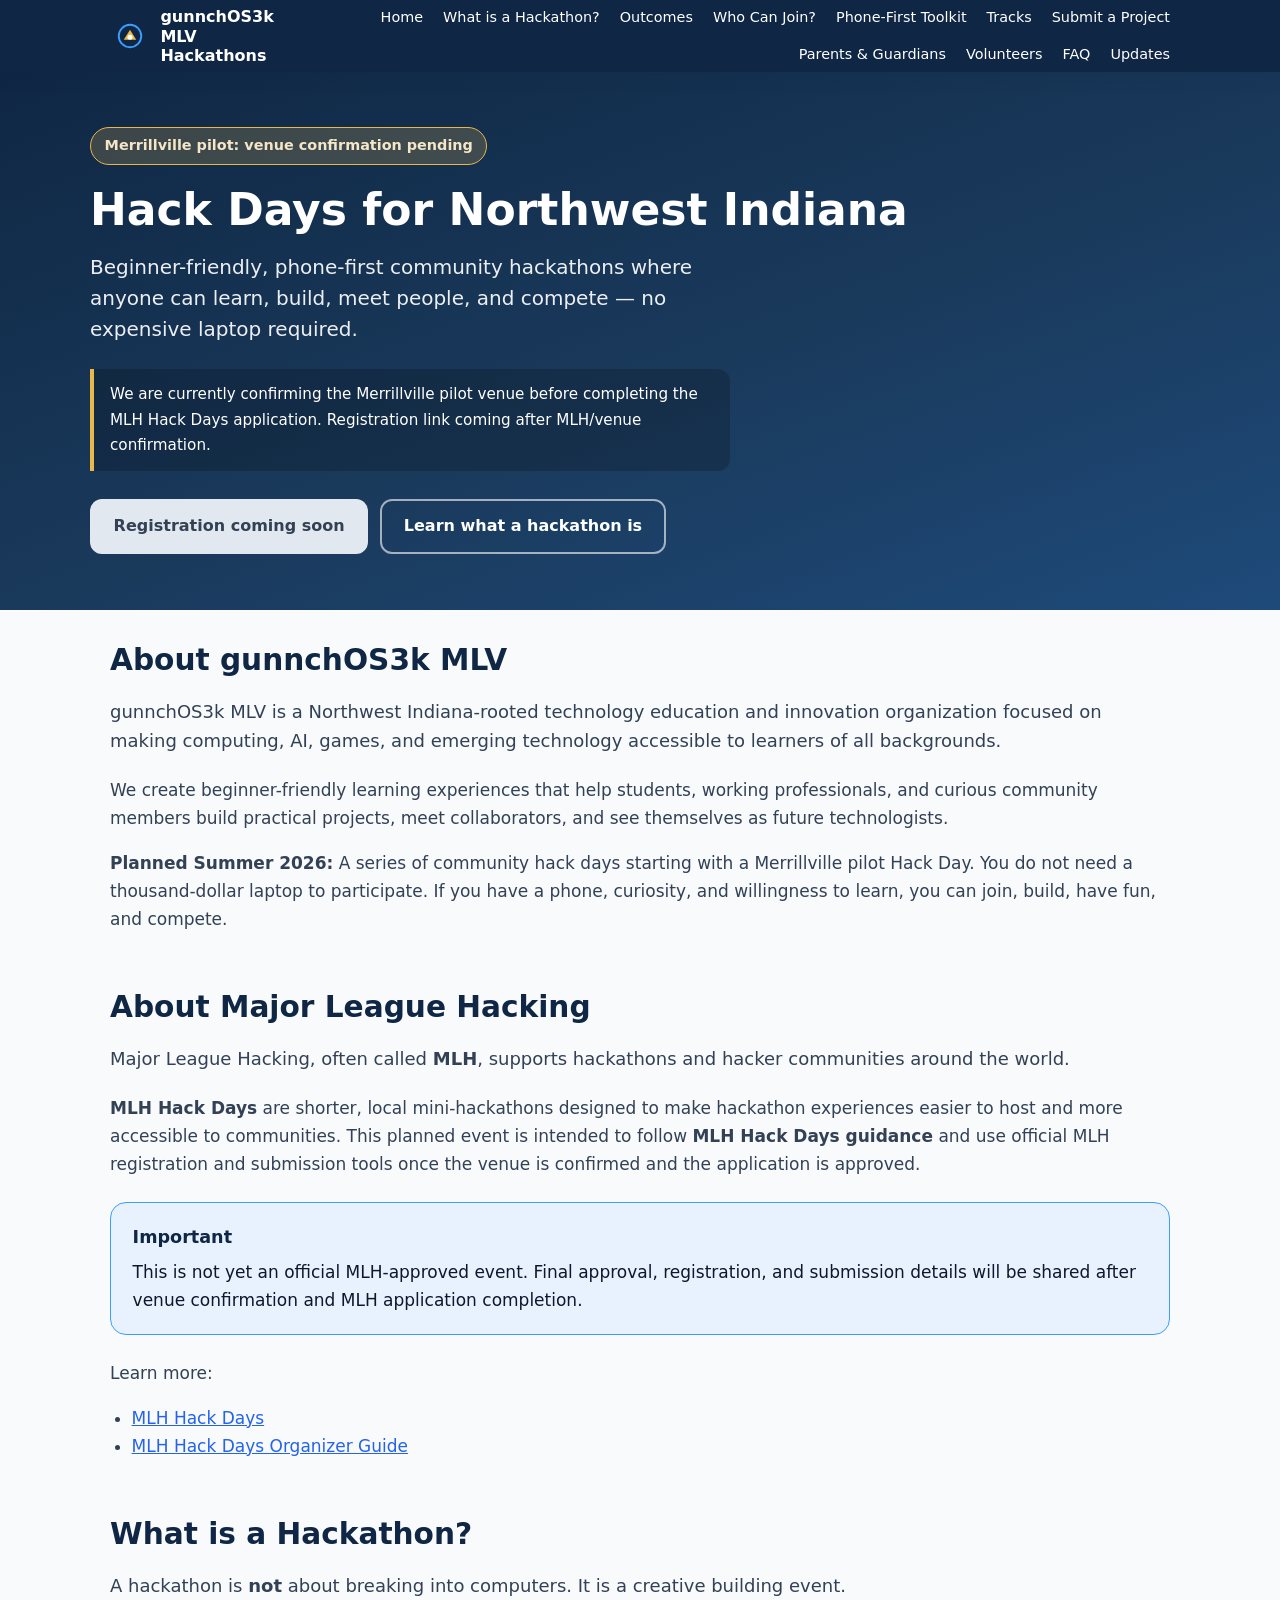
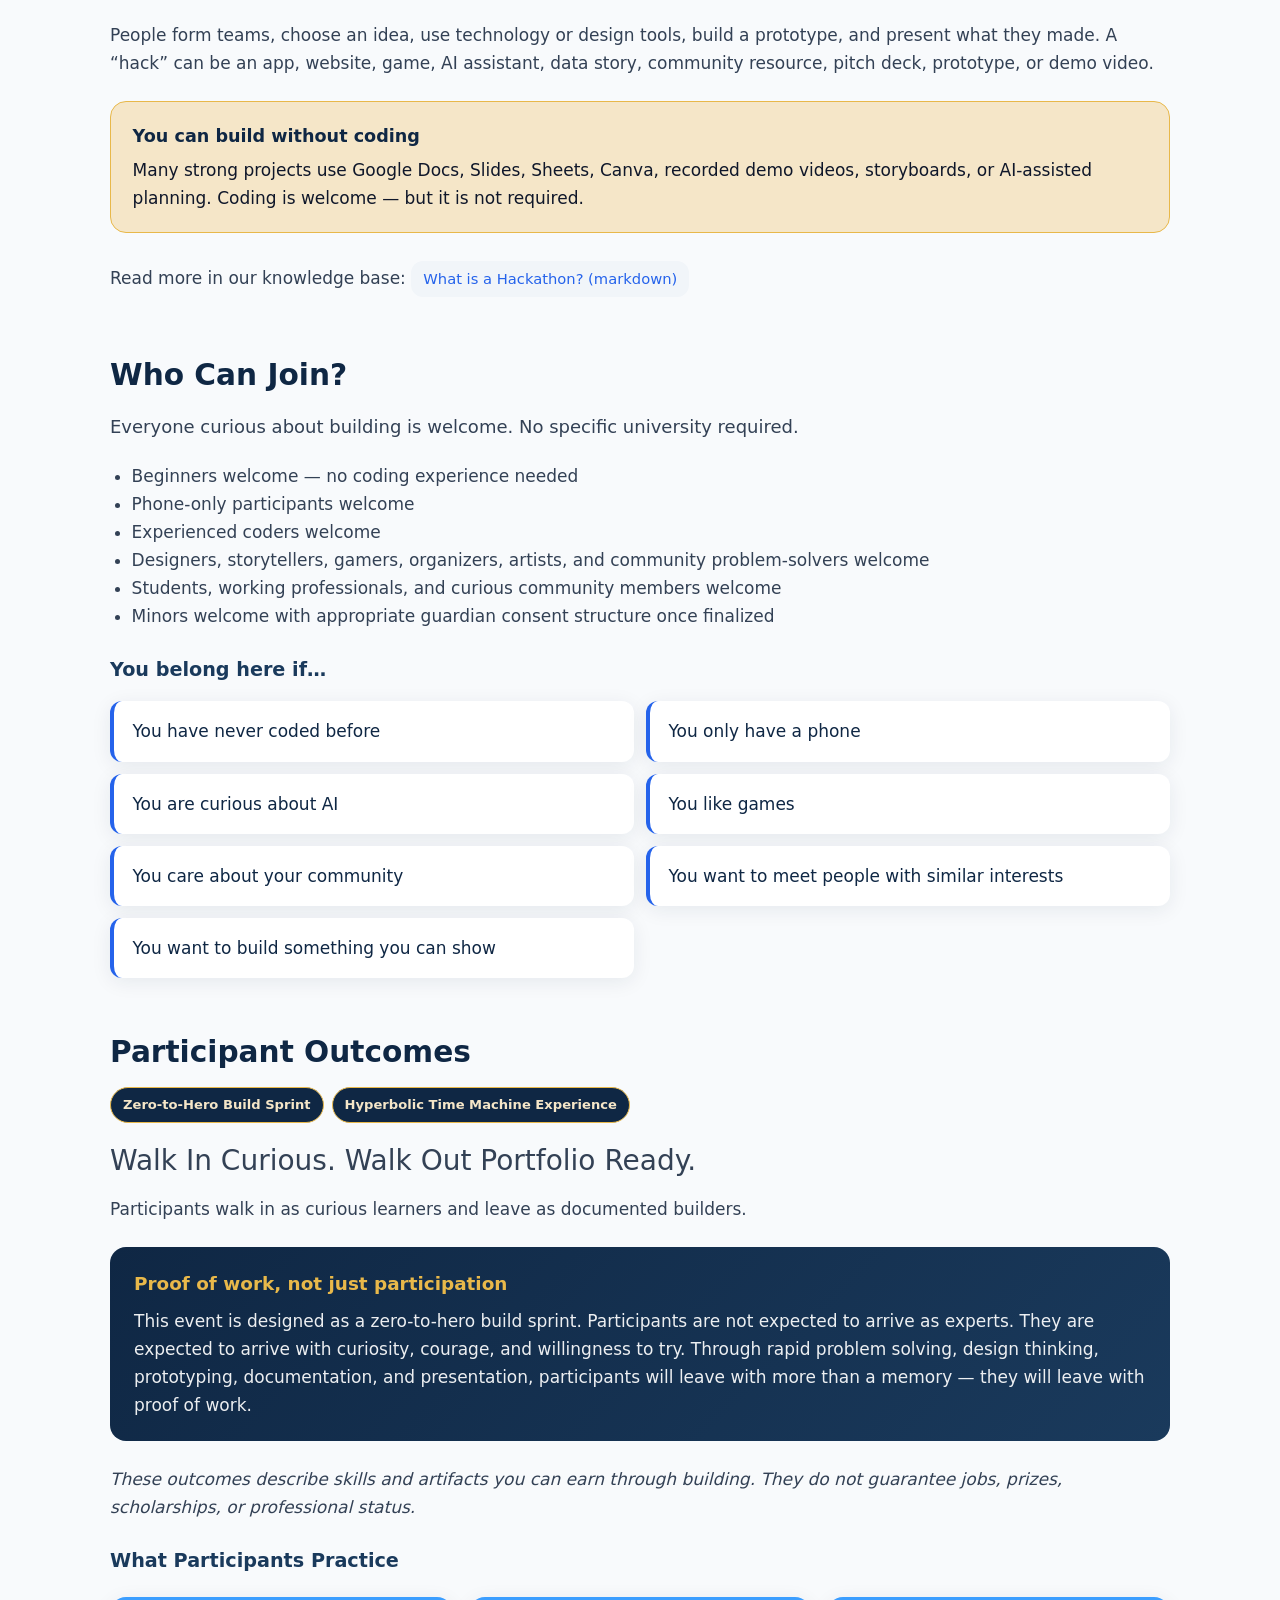
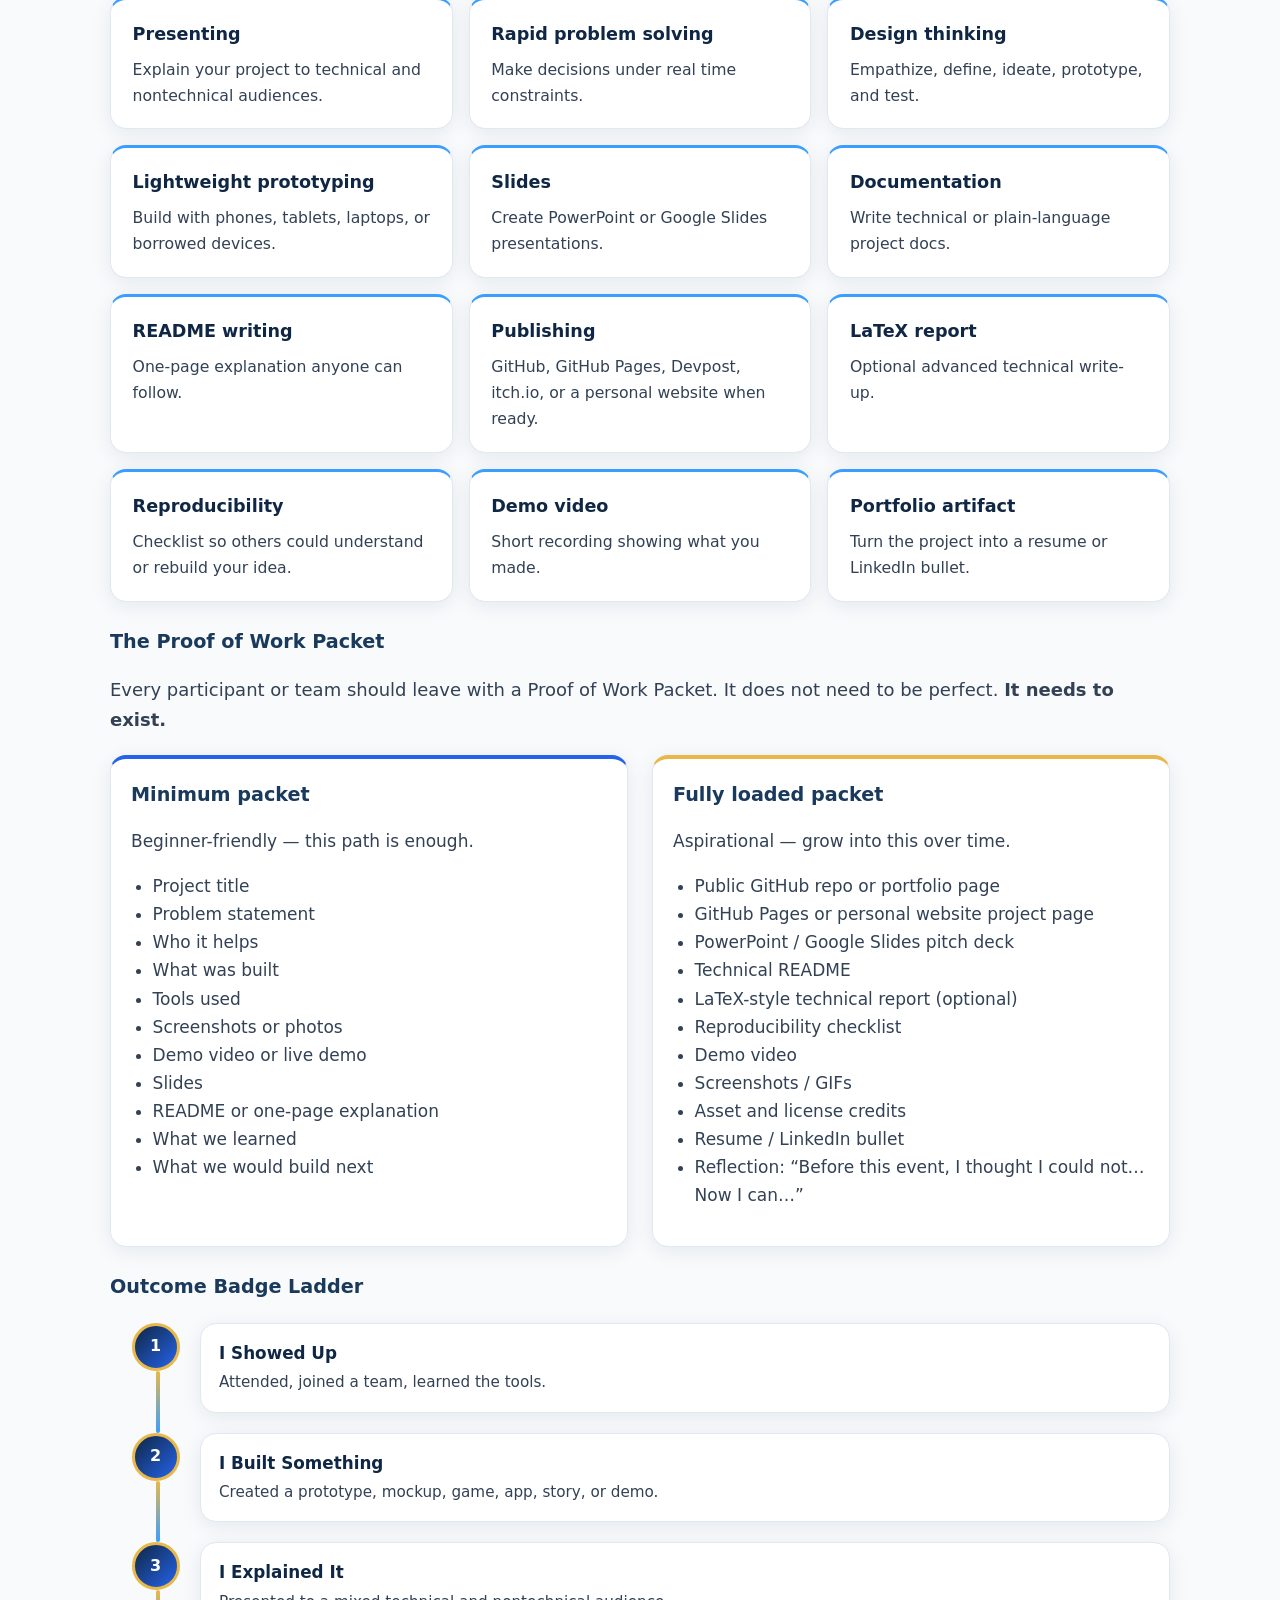
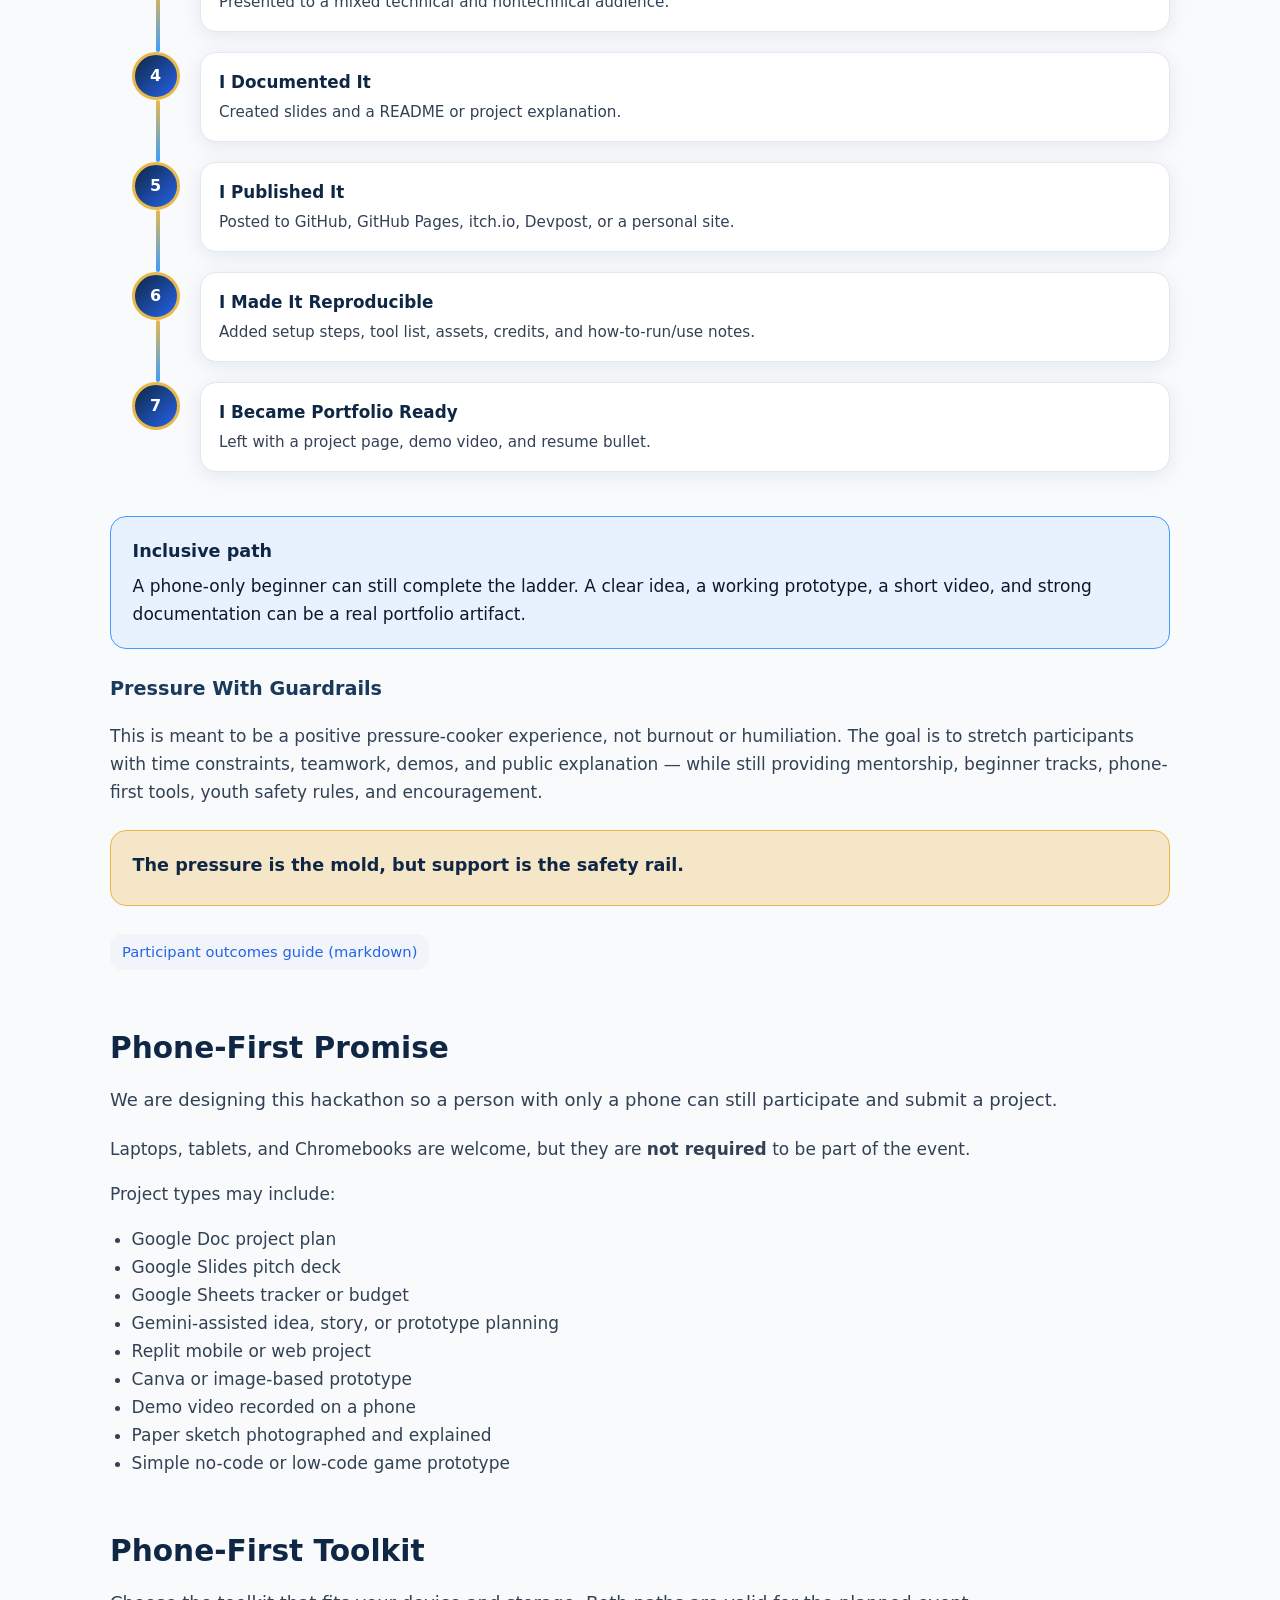
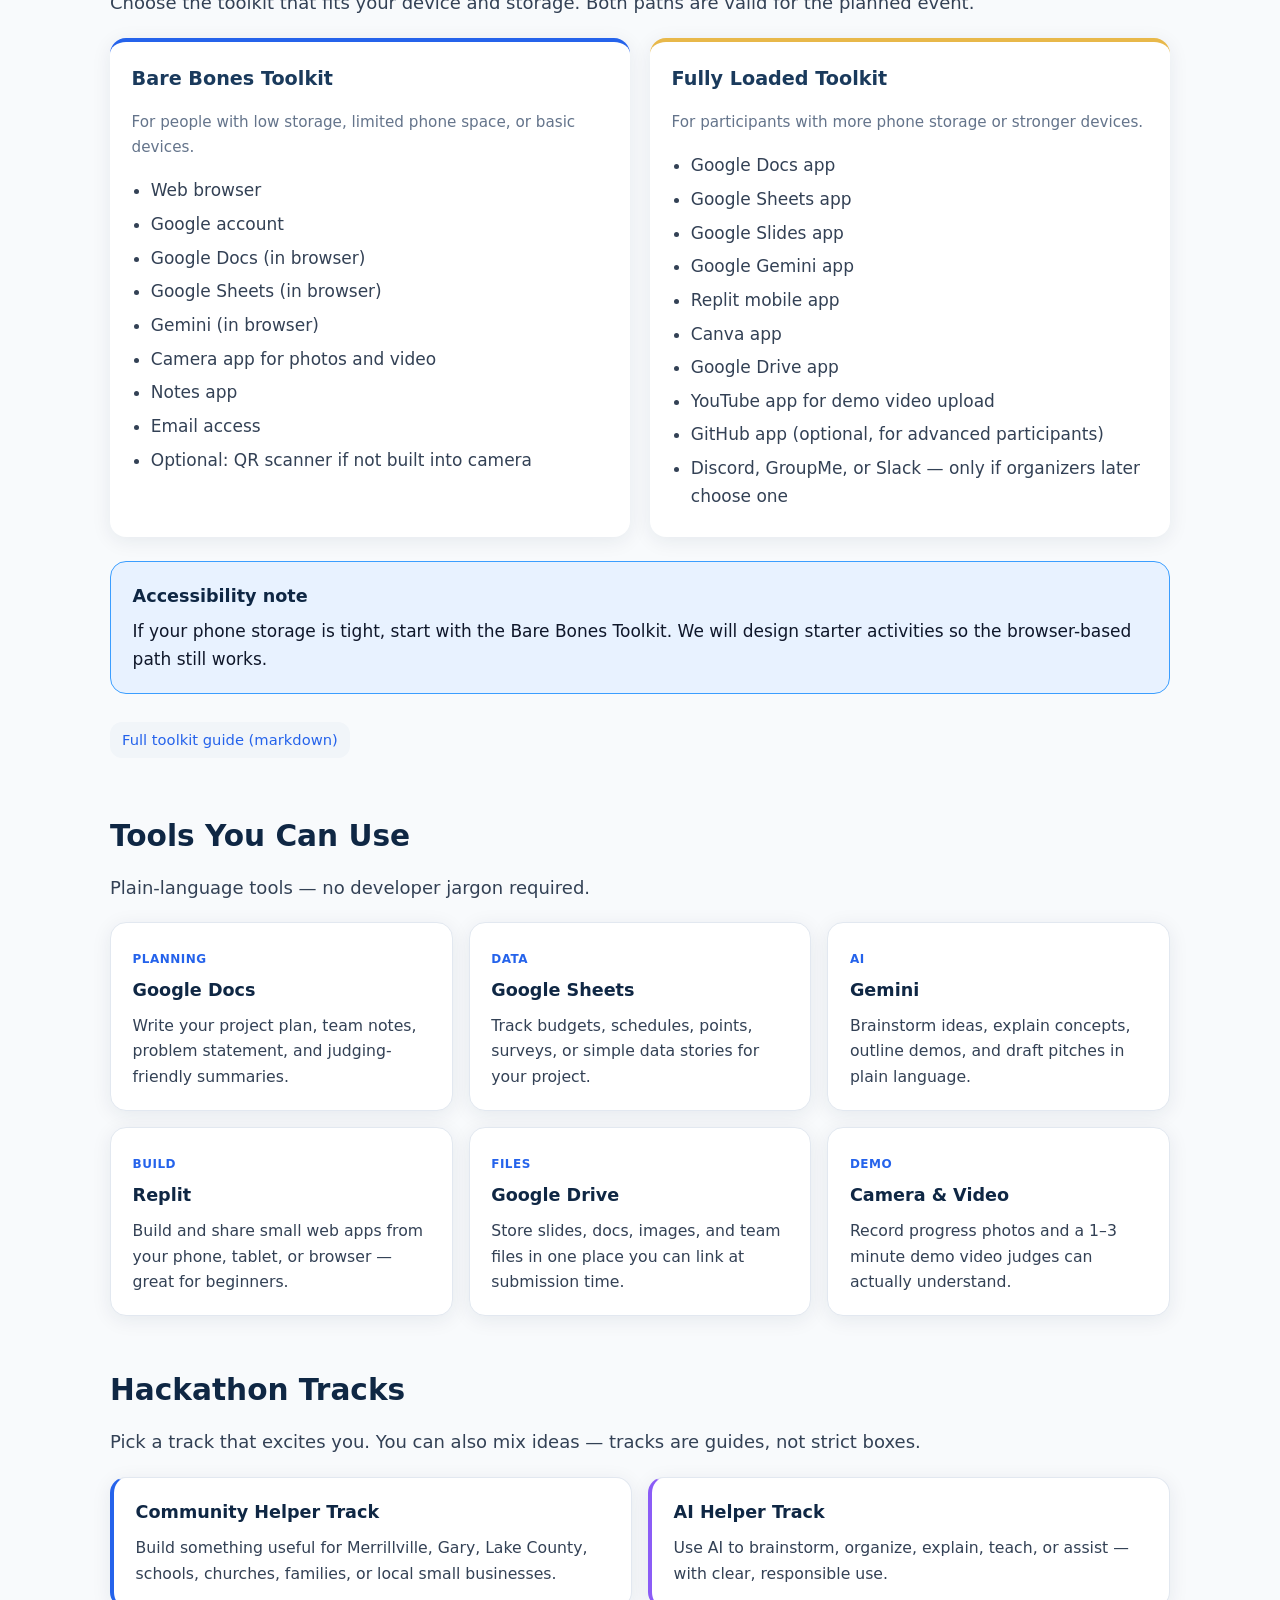
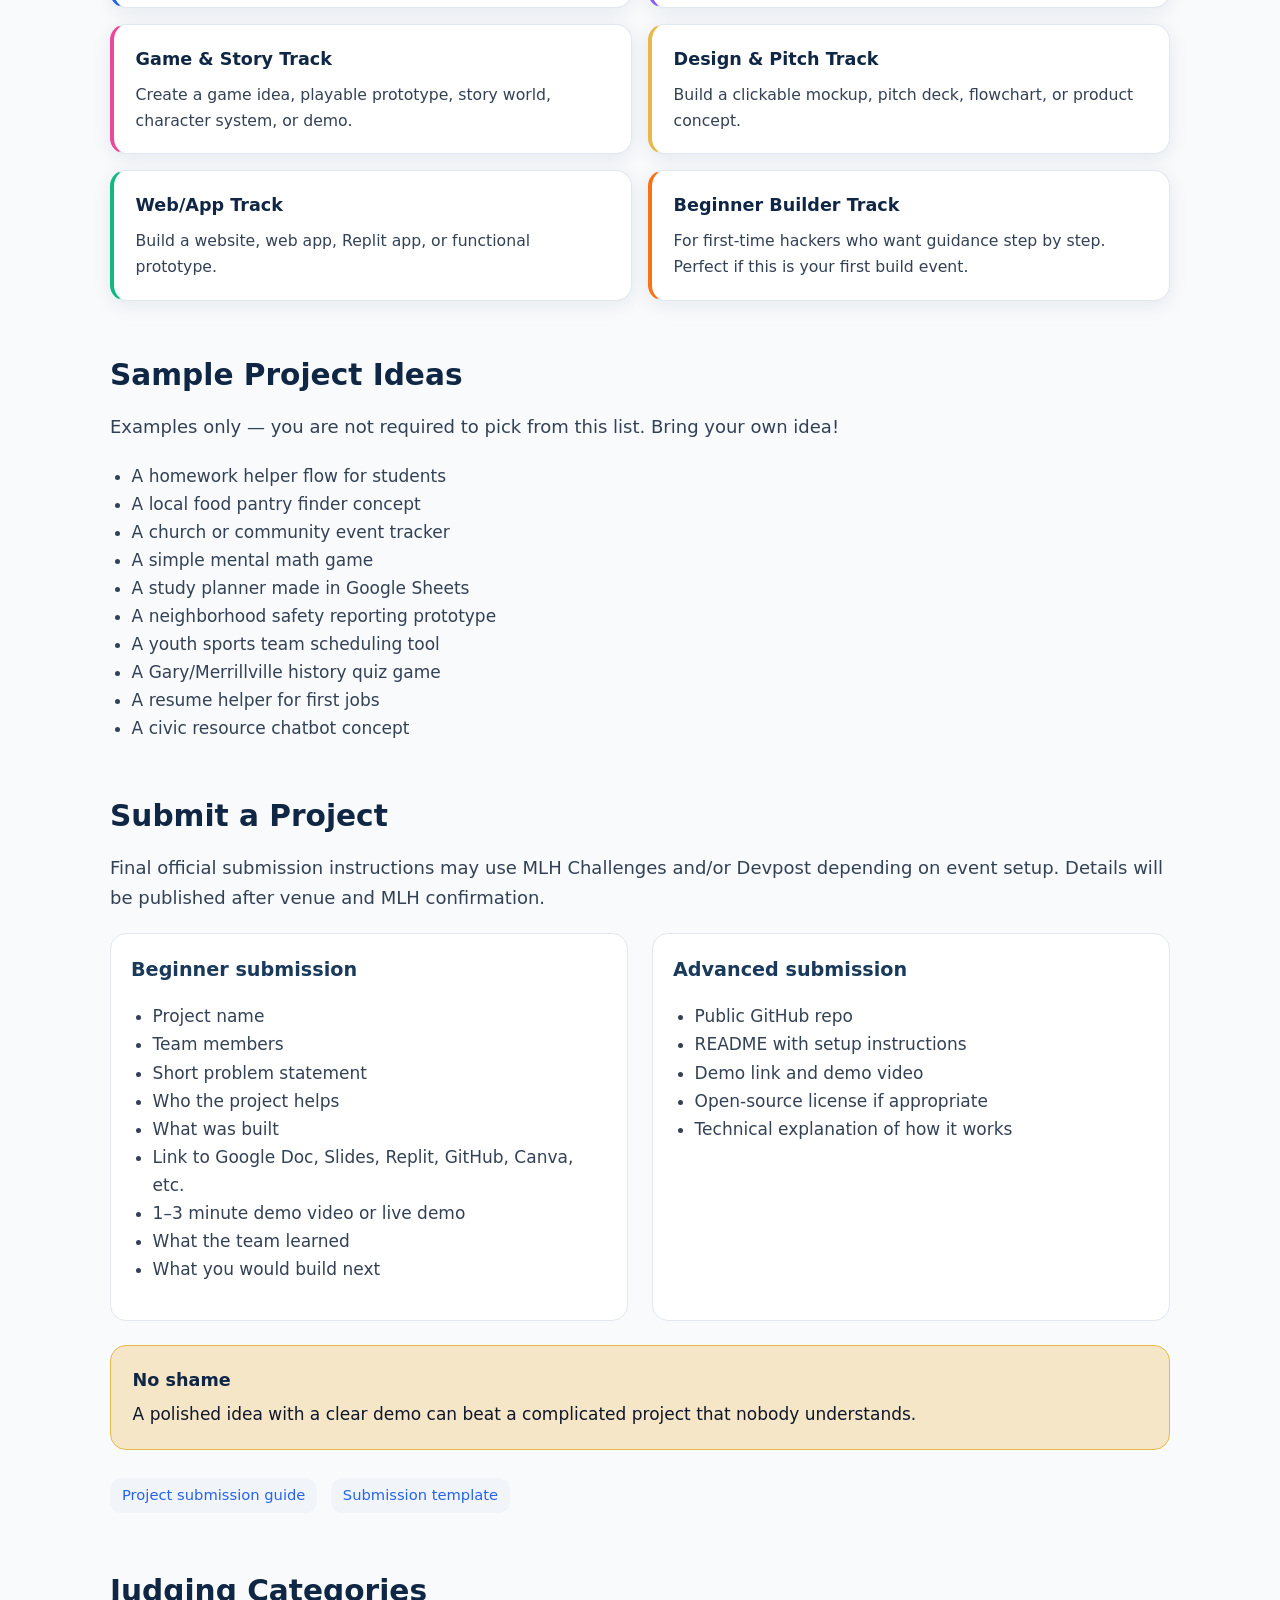
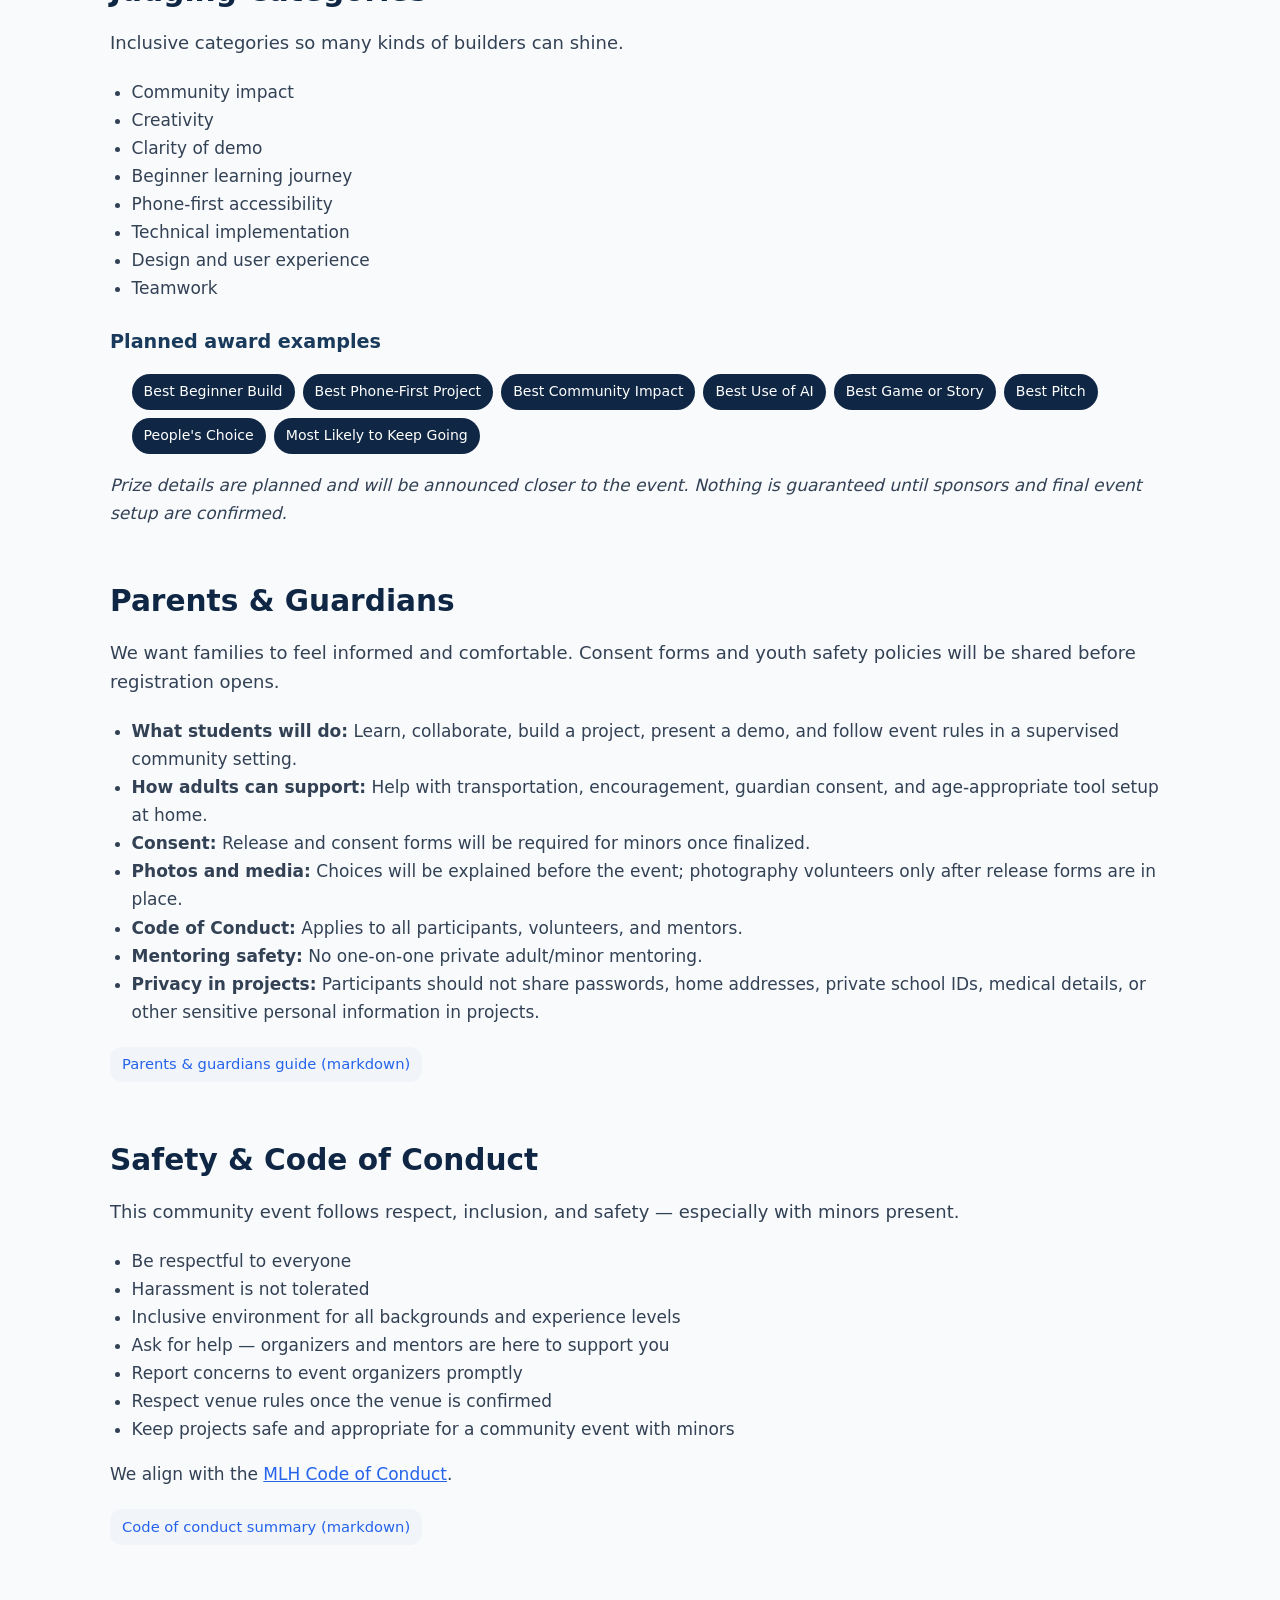
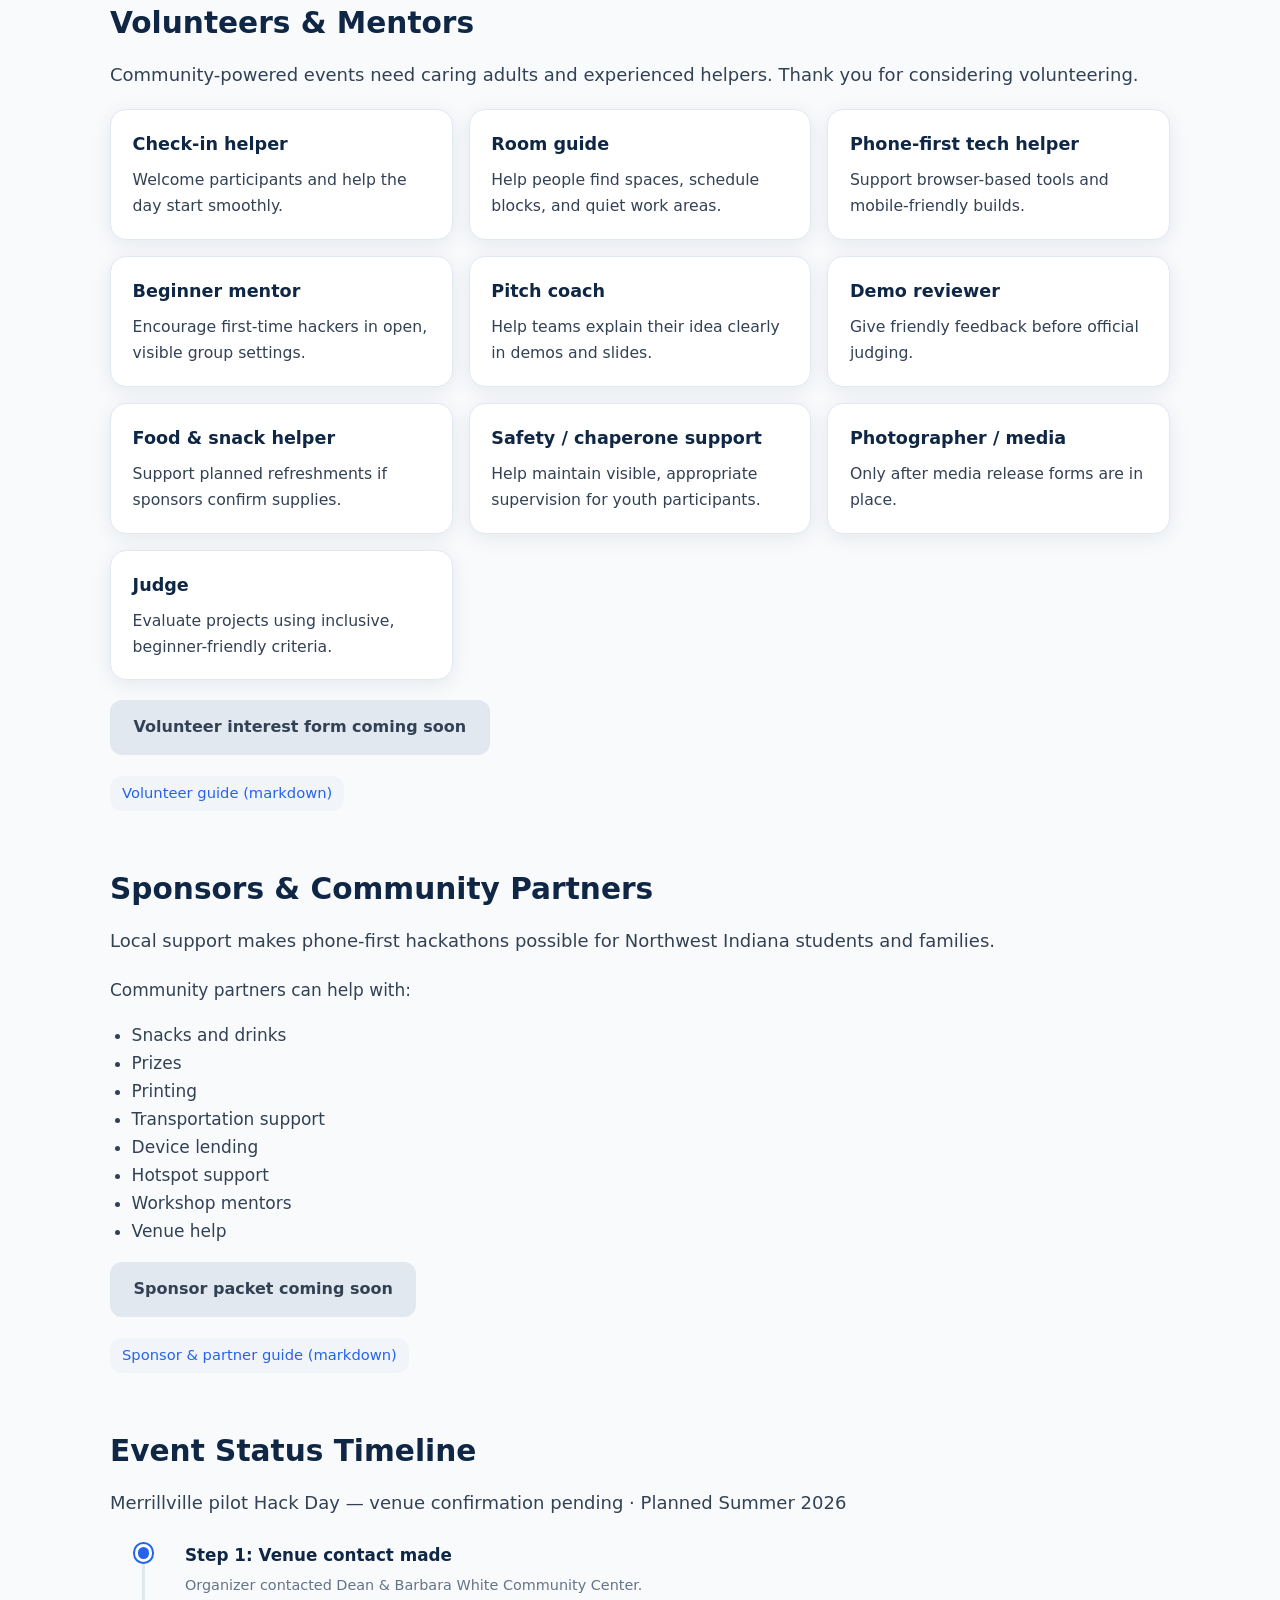
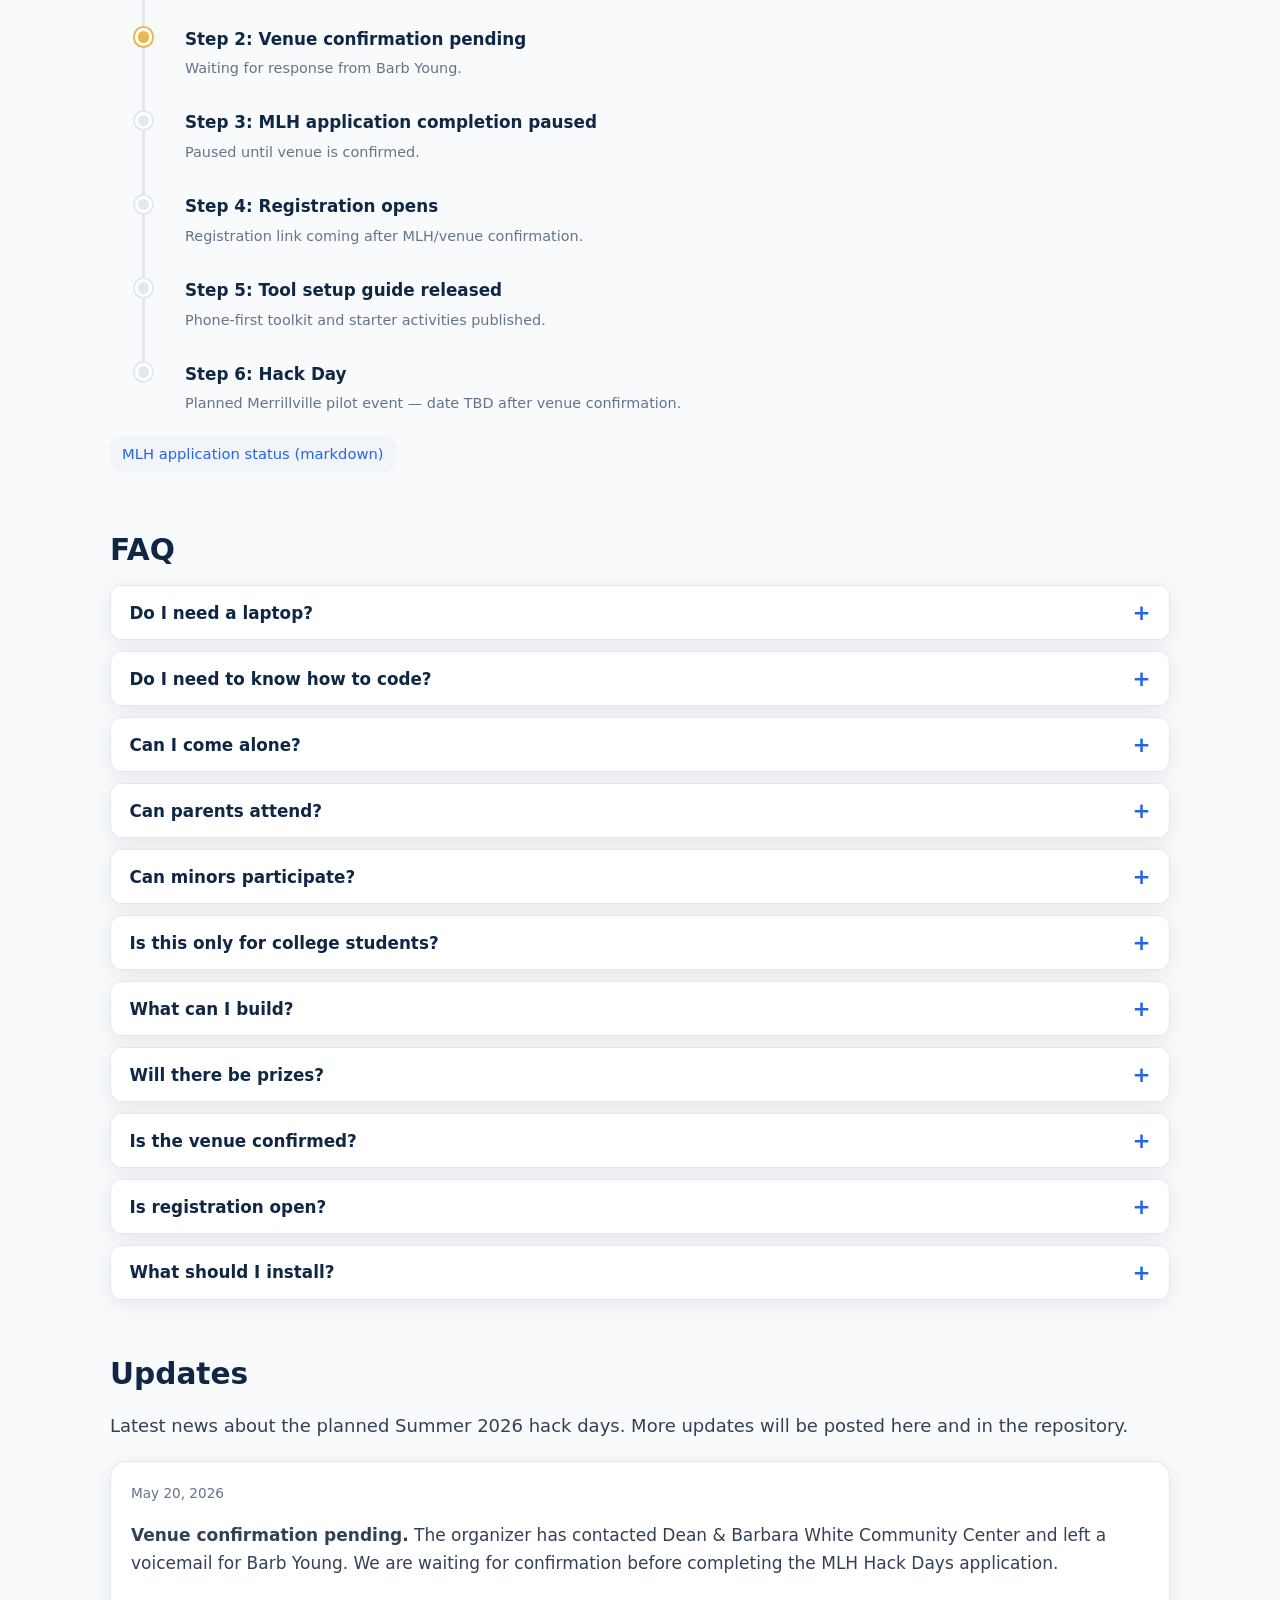
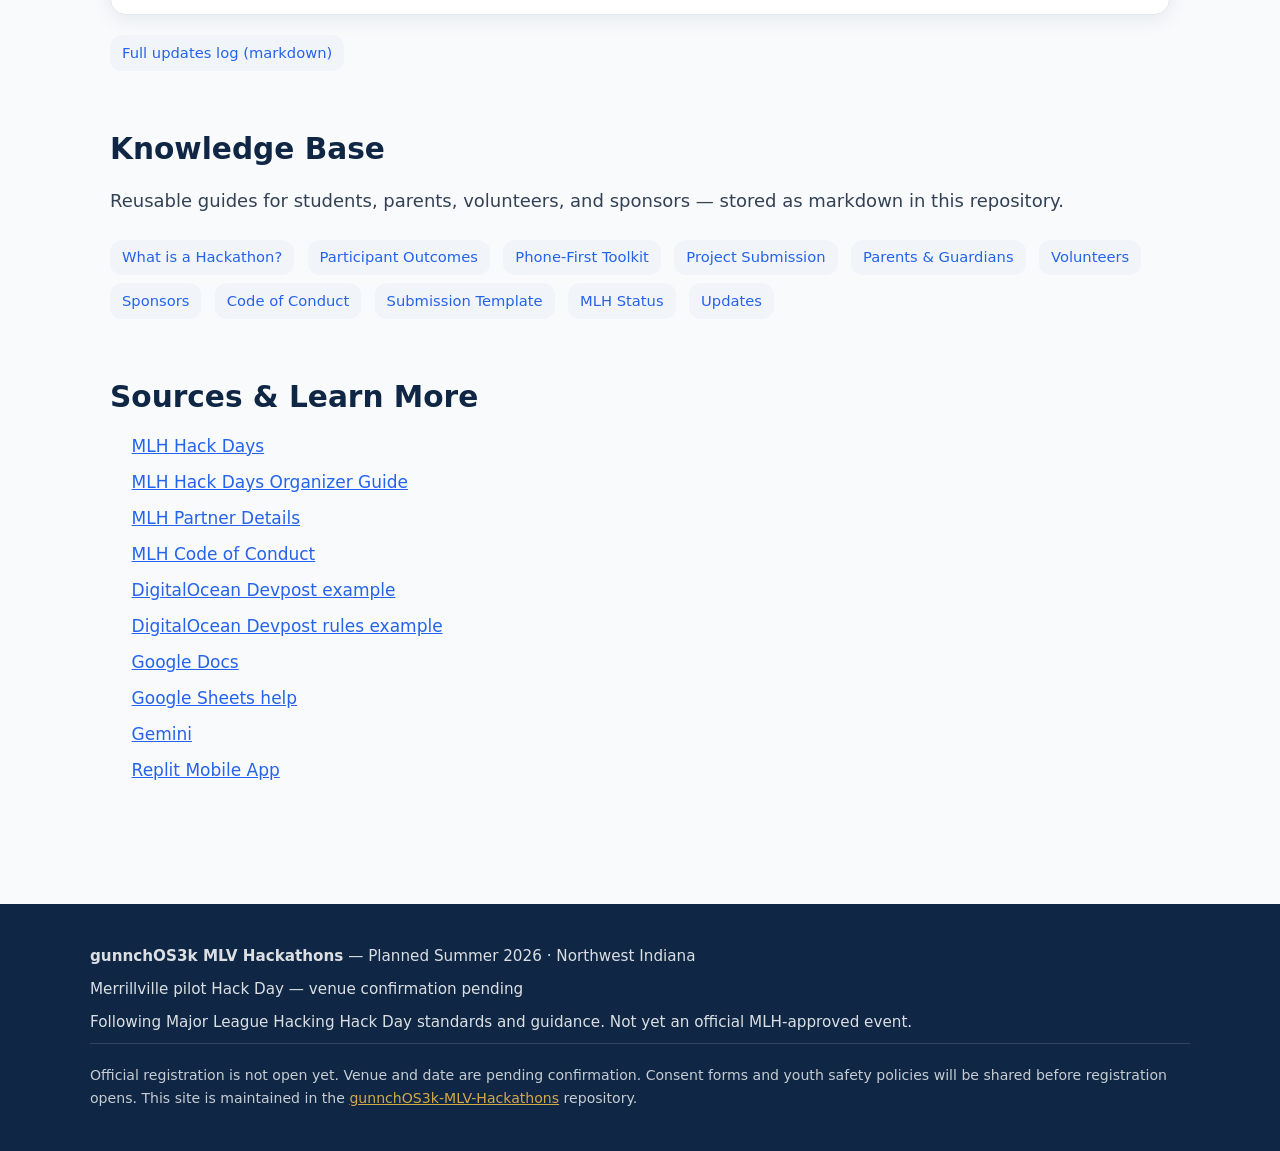
==== commit 3fce6bf2: "Add Zero-to-Hero participant outcomes section and guide. Explain proof-of-work packets, badge ladder" ====
--- a/docs/index.html
+++ b/docs/index.html
@@ -26,6 +26,7 @@
         <ul>
           <li><a href="#home">Home</a></li>
           <li><a href="#what-is-hackathon">What is a Hackathon?</a></li>
+          <li><a href="#outcomes">Outcomes</a></li>
           <li><a href="#who-can-join">Who Can Join?</a></li>
           <li><a href="#phone-first">Phone-First Toolkit</a></li>
           <li><a href="#tracks">Tracks</a></li>
@@ -107,6 +108,119 @@
         <div class="belong-item">You want to meet people with similar interests</div>
         <div class="belong-item">You want to build something you can show</div>
       </div>
+    </section>
+
+    <section class="section" id="outcomes">
+      <h2>Participant Outcomes</h2>
+      <div class="outcomes-framing" aria-label="Transformation framing">
+        <span class="framing-badge">Zero-to-Hero Build Sprint</span>
+        <span class="framing-badge">Hyperbolic Time Machine Experience</span>
+      </div>
+      <p class="outcomes-hero-title">Walk In Curious. Walk Out Portfolio Ready.</p>
+      <p>Participants walk in as curious learners and leave as documented builders.</p>
+      <div class="callout-transform">
+        <strong>Proof of work, not just participation</strong>
+        <p>This event is designed as a zero-to-hero build sprint. Participants are not expected to arrive as experts. They are expected to arrive with curiosity, courage, and willingness to try. Through rapid problem solving, design thinking, prototyping, documentation, and presentation, participants will leave with more than a memory — they will leave with proof of work.</p>
+      </div>
+      <p><em>These outcomes describe skills and artifacts you can earn through building. They do not guarantee jobs, prizes, scholarships, or professional status.</em></p>
+
+      <h3>What Participants Practice</h3>
+      <div class="card-grid cols-3">
+        <article class="card practice-card"><h4>Presenting</h4><p>Explain your project to technical and nontechnical audiences.</p></article>
+        <article class="card practice-card"><h4>Rapid problem solving</h4><p>Make decisions under real time constraints.</p></article>
+        <article class="card practice-card"><h4>Design thinking</h4><p>Empathize, define, ideate, prototype, and test.</p></article>
+        <article class="card practice-card"><h4>Lightweight prototyping</h4><p>Build with phones, tablets, laptops, or borrowed devices.</p></article>
+        <article class="card practice-card"><h4>Slides</h4><p>Create PowerPoint or Google Slides presentations.</p></article>
+        <article class="card practice-card"><h4>Documentation</h4><p>Write technical or plain-language project docs.</p></article>
+        <article class="card practice-card"><h4>README writing</h4><p>One-page explanation anyone can follow.</p></article>
+        <article class="card practice-card"><h4>Publishing</h4><p>GitHub, GitHub Pages, Devpost, itch.io, or a personal website when ready.</p></article>
+        <article class="card practice-card"><h4>LaTeX report</h4><p>Optional advanced technical write-up.</p></article>
+        <article class="card practice-card"><h4>Reproducibility</h4><p>Checklist so others could understand or rebuild your idea.</p></article>
+        <article class="card practice-card"><h4>Demo video</h4><p>Short recording showing what you made.</p></article>
+        <article class="card practice-card"><h4>Portfolio artifact</h4><p>Turn the project into a resume or LinkedIn bullet.</p></article>
+      </div>
+
+      <h3>The Proof of Work Packet</h3>
+      <p class="lead">Every participant or team should leave with a Proof of Work Packet. It does not need to be perfect. <strong>It needs to exist.</strong></p>
+      <div class="two-col">
+        <div class="packet-tier minimum">
+          <h3>Minimum packet</h3>
+          <p>Beginner-friendly — this path is enough.</p>
+          <ul>
+            <li>Project title</li>
+            <li>Problem statement</li>
+            <li>Who it helps</li>
+            <li>What was built</li>
+            <li>Tools used</li>
+            <li>Screenshots or photos</li>
+            <li>Demo video or live demo</li>
+            <li>Slides</li>
+            <li>README or one-page explanation</li>
+            <li>What we learned</li>
+            <li>What we would build next</li>
+          </ul>
+        </div>
+        <div class="packet-tier loaded">
+          <h3>Fully loaded packet</h3>
+          <p>Aspirational — grow into this over time.</p>
+          <ul>
+            <li>Public GitHub repo or portfolio page</li>
+            <li>GitHub Pages or personal website project page</li>
+            <li>PowerPoint / Google Slides pitch deck</li>
+            <li>Technical README</li>
+            <li>LaTeX-style technical report (optional)</li>
+            <li>Reproducibility checklist</li>
+            <li>Demo video</li>
+            <li>Screenshots / GIFs</li>
+            <li>Asset and license credits</li>
+            <li>Resume / LinkedIn bullet</li>
+            <li>Reflection: &ldquo;Before this event, I thought I could not… Now I can…&rdquo;</li>
+          </ul>
+        </div>
+      </div>
+
+      <h3>Outcome Badge Ladder</h3>
+      <ol class="outcome-ladder">
+        <li class="ladder-step">
+          <span class="ladder-level" aria-hidden="true">1</span>
+          <div class="ladder-body"><strong>I Showed Up</strong><p>Attended, joined a team, learned the tools.</p></div>
+        </li>
+        <li class="ladder-step">
+          <span class="ladder-level" aria-hidden="true">2</span>
+          <div class="ladder-body"><strong>I Built Something</strong><p>Created a prototype, mockup, game, app, story, or demo.</p></div>
+        </li>
+        <li class="ladder-step">
+          <span class="ladder-level" aria-hidden="true">3</span>
+          <div class="ladder-body"><strong>I Explained It</strong><p>Presented to a mixed technical and nontechnical audience.</p></div>
+        </li>
+        <li class="ladder-step">
+          <span class="ladder-level" aria-hidden="true">4</span>
+          <div class="ladder-body"><strong>I Documented It</strong><p>Created slides and a README or project explanation.</p></div>
+        </li>
+        <li class="ladder-step">
+          <span class="ladder-level" aria-hidden="true">5</span>
+          <div class="ladder-body"><strong>I Published It</strong><p>Posted to GitHub, GitHub Pages, itch.io, Devpost, or a personal site.</p></div>
+        </li>
+        <li class="ladder-step">
+          <span class="ladder-level" aria-hidden="true">6</span>
+          <div class="ladder-body"><strong>I Made It Reproducible</strong><p>Added setup steps, tool list, assets, credits, and how-to-run/use notes.</p></div>
+        </li>
+        <li class="ladder-step">
+          <span class="ladder-level" aria-hidden="true">7</span>
+          <div class="ladder-body"><strong>I Became Portfolio Ready</strong><p>Left with a project page, demo video, and resume bullet.</p></div>
+        </li>
+      </ol>
+      <div class="callout callout-info">
+        <strong>Inclusive path</strong>
+        A phone-only beginner can still complete the ladder. A clear idea, a working prototype, a short video, and strong documentation can be a real portfolio artifact.
+      </div>
+
+      <h3>Pressure With Guardrails</h3>
+      <p>This is meant to be a positive pressure-cooker experience, not burnout or humiliation. The goal is to stretch participants with time constraints, teamwork, demos, and public explanation — while still providing mentorship, beginner tracks, phone-first tools, youth safety rules, and encouragement.</p>
+      <div class="callout">
+        <strong>The pressure is the mold, but support is the safety rail.</strong>
+      </div>
+      <p class="kb-links"><a href="https://github.com/gunnchOS3k/gunnchOS3k-MLV-Hackathons/blob/main/resources/participant-outcomes.md">Participant outcomes guide (markdown)</a></p>
     </section>
 
     <section class="section" id="phone-first-promise">
@@ -508,6 +622,7 @@
       <p class="lead">Reusable guides for students, parents, volunteers, and sponsors — stored as markdown in this repository.</p>
       <div class="kb-links">
         <a href="https://github.com/gunnchOS3k/gunnchOS3k-MLV-Hackathons/blob/main/resources/what-is-a-hackathon.md">What is a Hackathon?</a>
+        <a href="https://github.com/gunnchOS3k/gunnchOS3k-MLV-Hackathons/blob/main/resources/participant-outcomes.md">Participant Outcomes</a>
         <a href="https://github.com/gunnchOS3k/gunnchOS3k-MLV-Hackathons/blob/main/resources/phone-first-toolkit.md">Phone-First Toolkit</a>
         <a href="https://github.com/gunnchOS3k/gunnchOS3k-MLV-Hackathons/blob/main/resources/project-submission-guide.md">Project Submission</a>
         <a href="https://github.com/gunnchOS3k/gunnchOS3k-MLV-Hackathons/blob/main/resources/parents-and-guardians.md">Parents &amp; Guardians</a>
--- a/docs/styles.css
+++ b/docs/styles.css
@@ -753,3 +753,109 @@
 .kb-links a:hover {
   background: var(--gold-soft);
 }
+
+/* Participant outcomes — Zero-to-Hero */
+.outcomes-framing {
+  display: flex;
+  flex-wrap: wrap;
+  gap: 0.5rem;
+  margin: 1rem 0 1.25rem;
+}
+.framing-badge {
+  font-size: 0.82rem;
+  font-weight: 700;
+  padding: 0.4rem 0.75rem;
+  border-radius: 999px;
+  background: var(--navy);
+  color: var(--gold-soft);
+  border: 1px solid var(--gold);
+}
+.outcomes-hero-title {
+  font-size: clamp(1.35rem, 3.5vw, 1.75rem);
+  color: var(--navy);
+  margin: 0 0 1rem;
+  line-height: 1.25;
+}
+.outcome-ladder {
+  list-style: none;
+  margin: 1.25rem 0 0;
+  padding: 0;
+}
+.ladder-step {
+  display: grid;
+  grid-template-columns: 3.25rem 1fr;
+  gap: 0 1rem;
+  padding-bottom: 1.25rem;
+  position: relative;
+}
+.ladder-step:not(:last-child)::before {
+  content: "";
+  position: absolute;
+  left: 1.5rem;
+  top: 3rem;
+  bottom: 0;
+  width: 4px;
+  background: linear-gradient(180deg, var(--gold), var(--blue-bright));
+  border-radius: 2px;
+}
+.ladder-level {
+  width: 3rem;
+  height: 3rem;
+  border-radius: 50%;
+  background: linear-gradient(135deg, var(--navy), var(--blue));
+  color: var(--white);
+  font-weight: 800;
+  font-size: 1rem;
+  display: flex;
+  align-items: center;
+  justify-content: center;
+  border: 3px solid var(--gold);
+  z-index: 1;
+  position: relative;
+}
+.ladder-body {
+  background: var(--white);
+  border-radius: var(--radius-lg);
+  padding: 1rem 1.15rem;
+  box-shadow: var(--shadow);
+  border: 1px solid var(--gray-200);
+}
+.ladder-body strong {
+  display: block;
+  color: var(--navy);
+  font-size: 1.05rem;
+  margin-bottom: 0.2rem;
+}
+.ladder-body p {
+  margin: 0;
+  font-size: 0.95rem;
+}
+.practice-card {
+  border-top: 3px solid var(--blue-bright);
+}
+.callout-transform {
+  background: linear-gradient(135deg, #0f2744 0%, #1a3a5c 100%);
+  color: var(--white);
+  border: none;
+  border-radius: var(--radius-lg);
+  padding: 1.35rem 1.5rem;
+  margin: 1.5rem 0;
+}
+.callout-transform strong {
+  color: var(--gold);
+  font-size: 1.15rem;
+}
+.callout-transform p {
+  color: rgba(255, 255, 255, 0.92);
+  margin: 0.5rem 0 0;
+}
+.packet-tier {
+  background: var(--white);
+  border-radius: var(--radius-lg);
+  padding: 1.25rem;
+  border: 1px solid var(--gray-200);
+  box-shadow: var(--shadow);
+}
+.packet-tier h3 { margin-top: 0; }
+.packet-tier.minimum { border-top: 4px solid var(--blue); }
+.packet-tier.loaded { border-top: 4px solid var(--gold); }
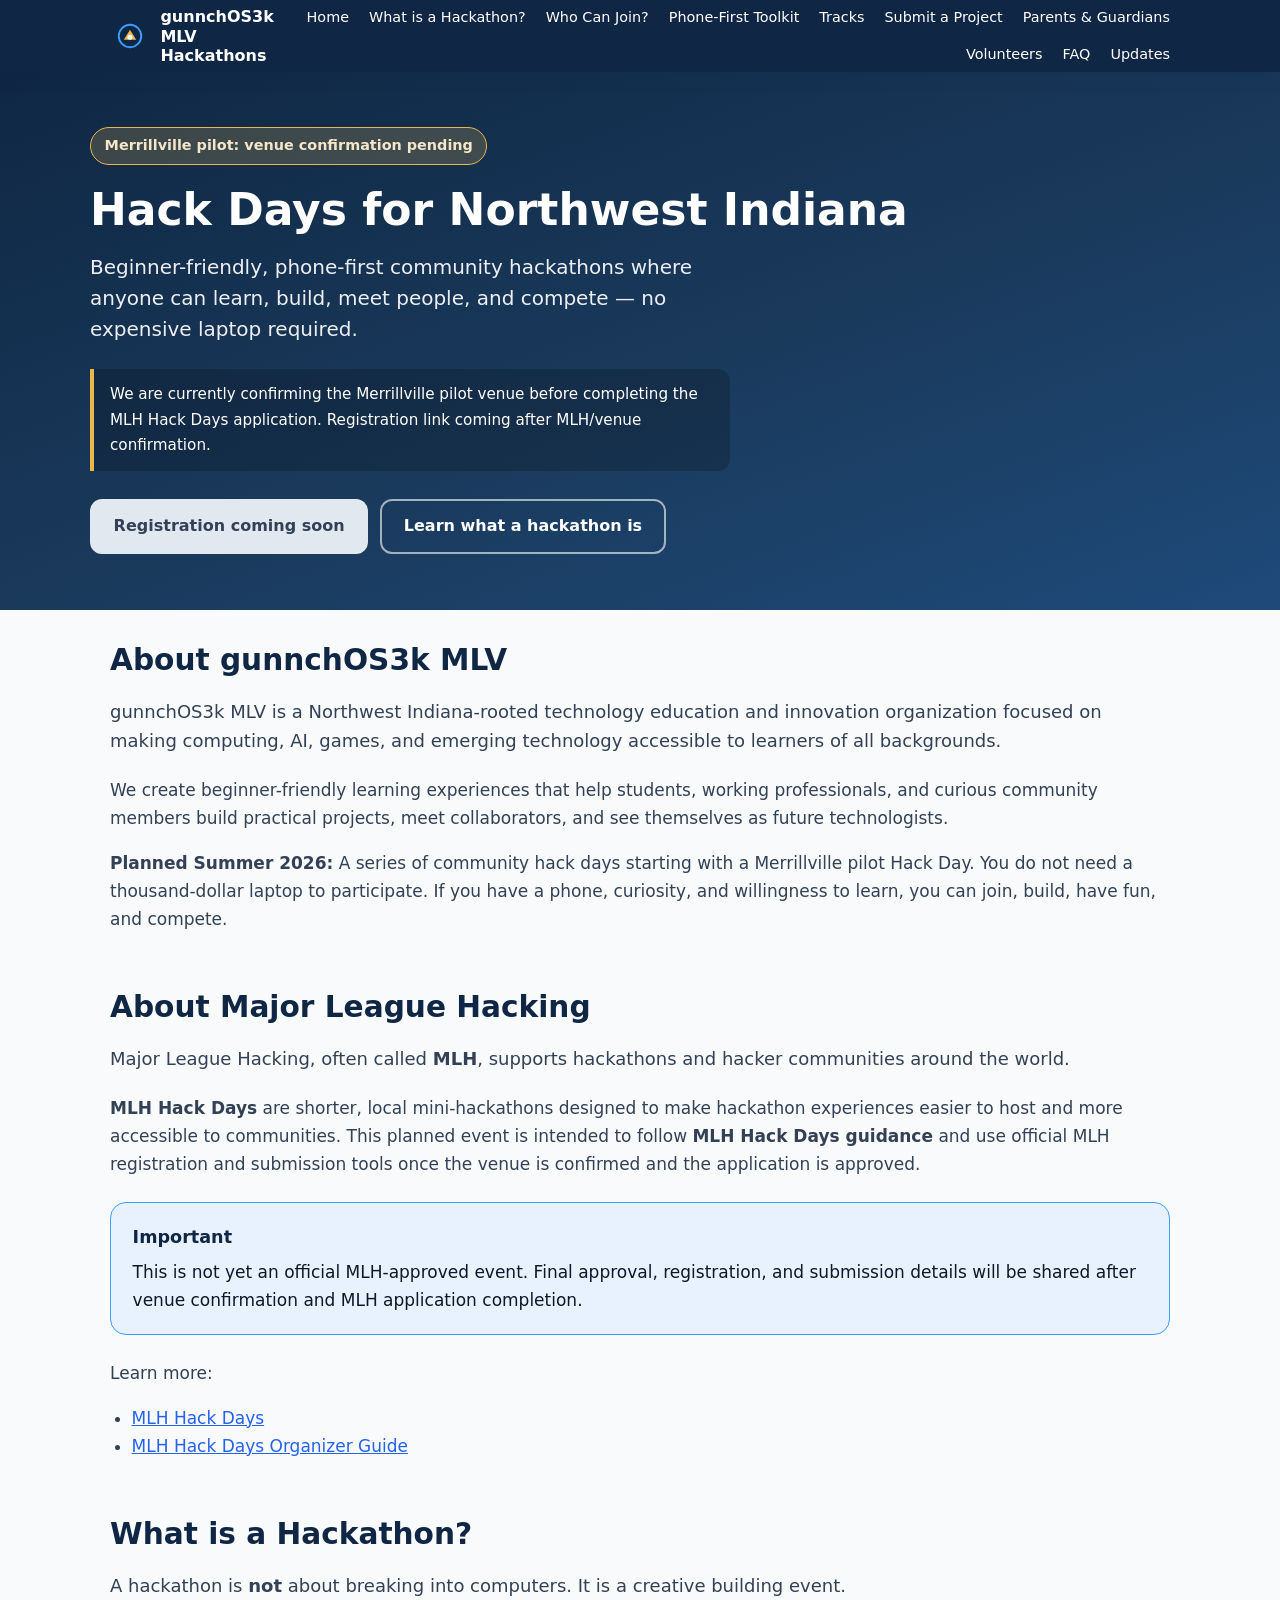
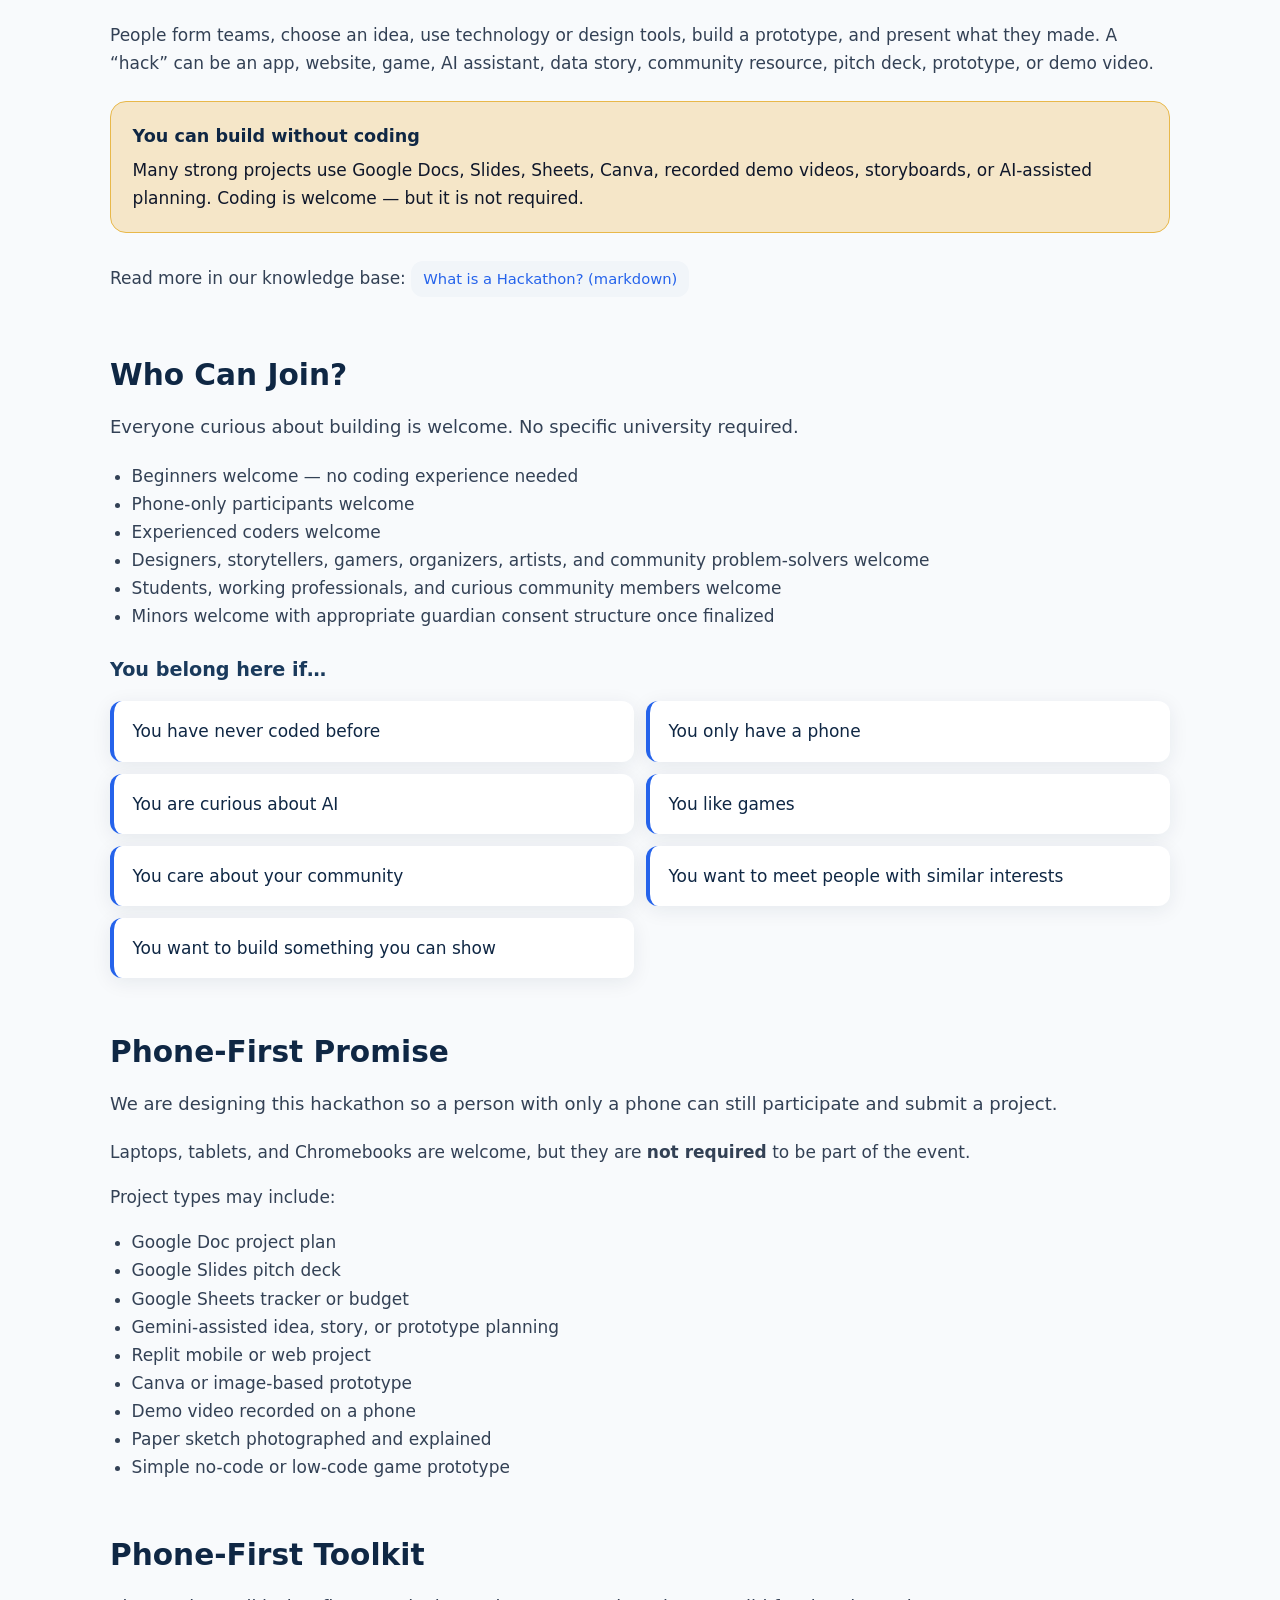
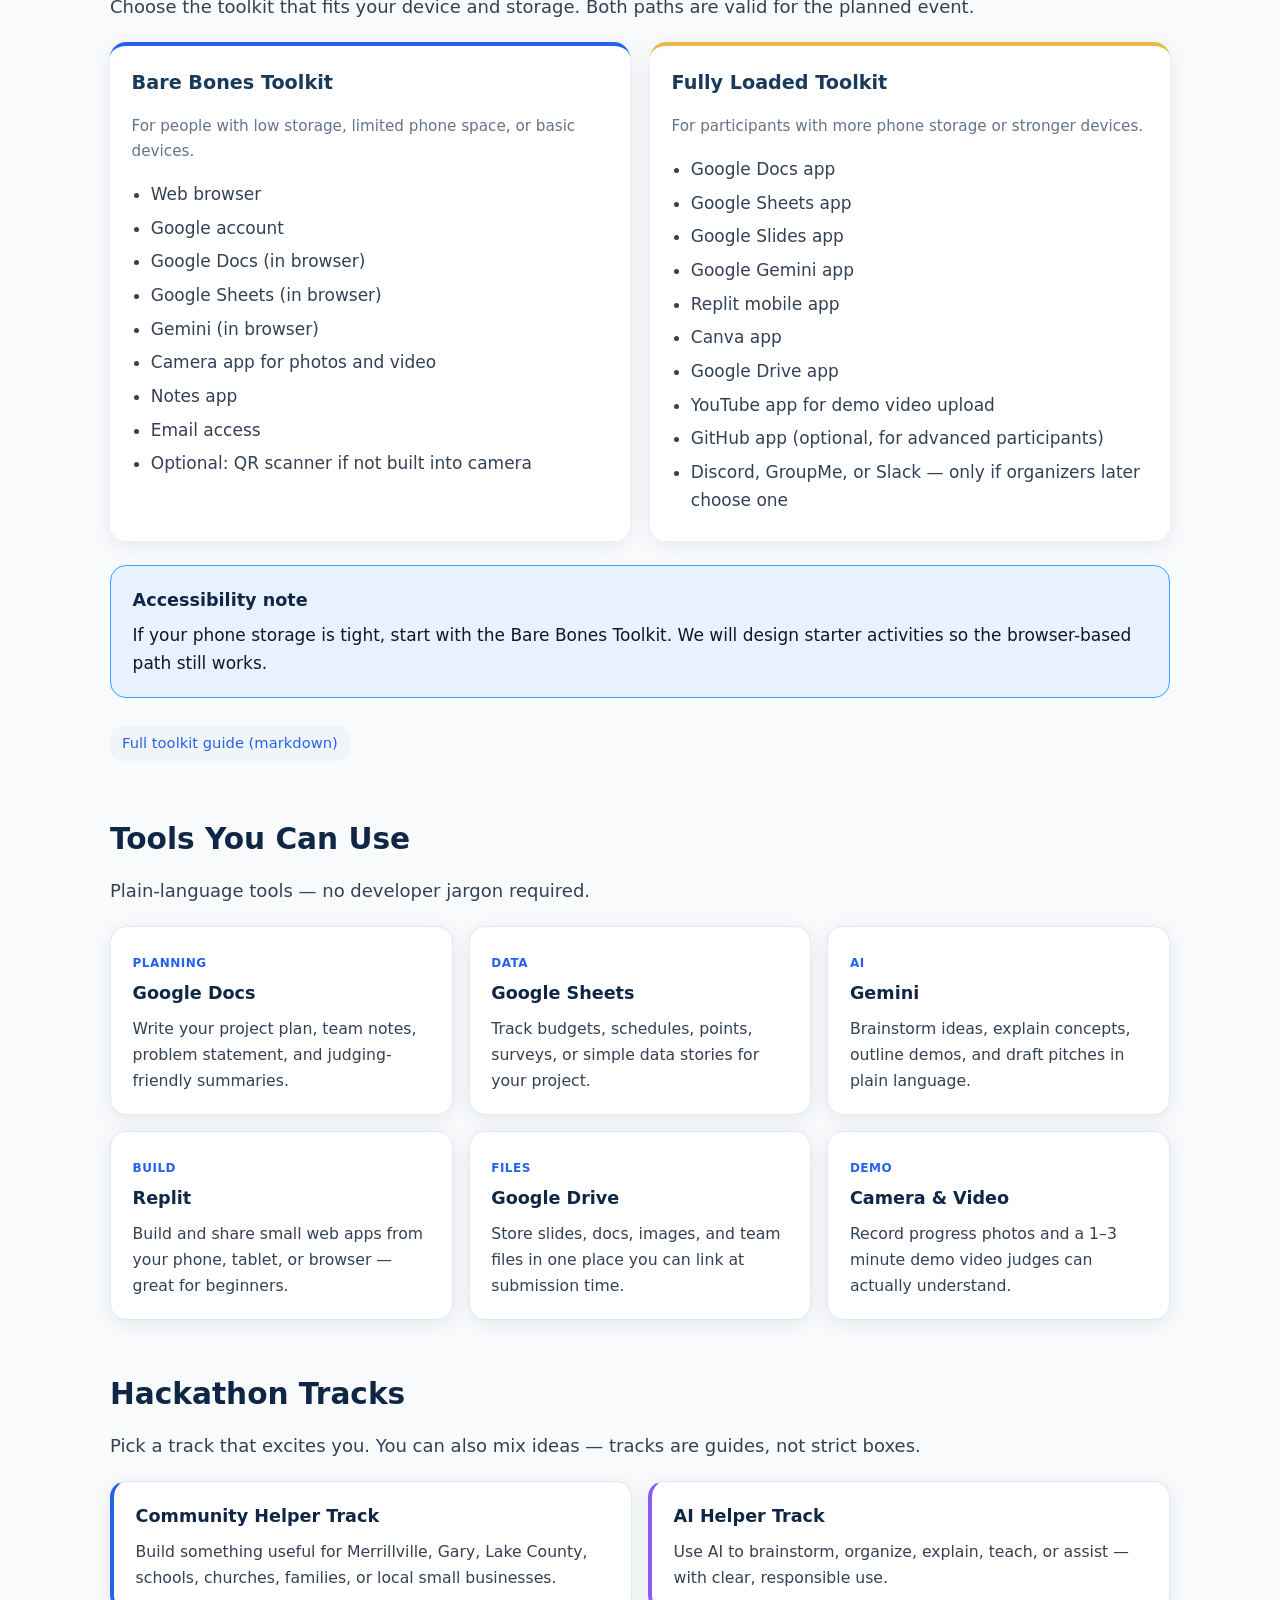
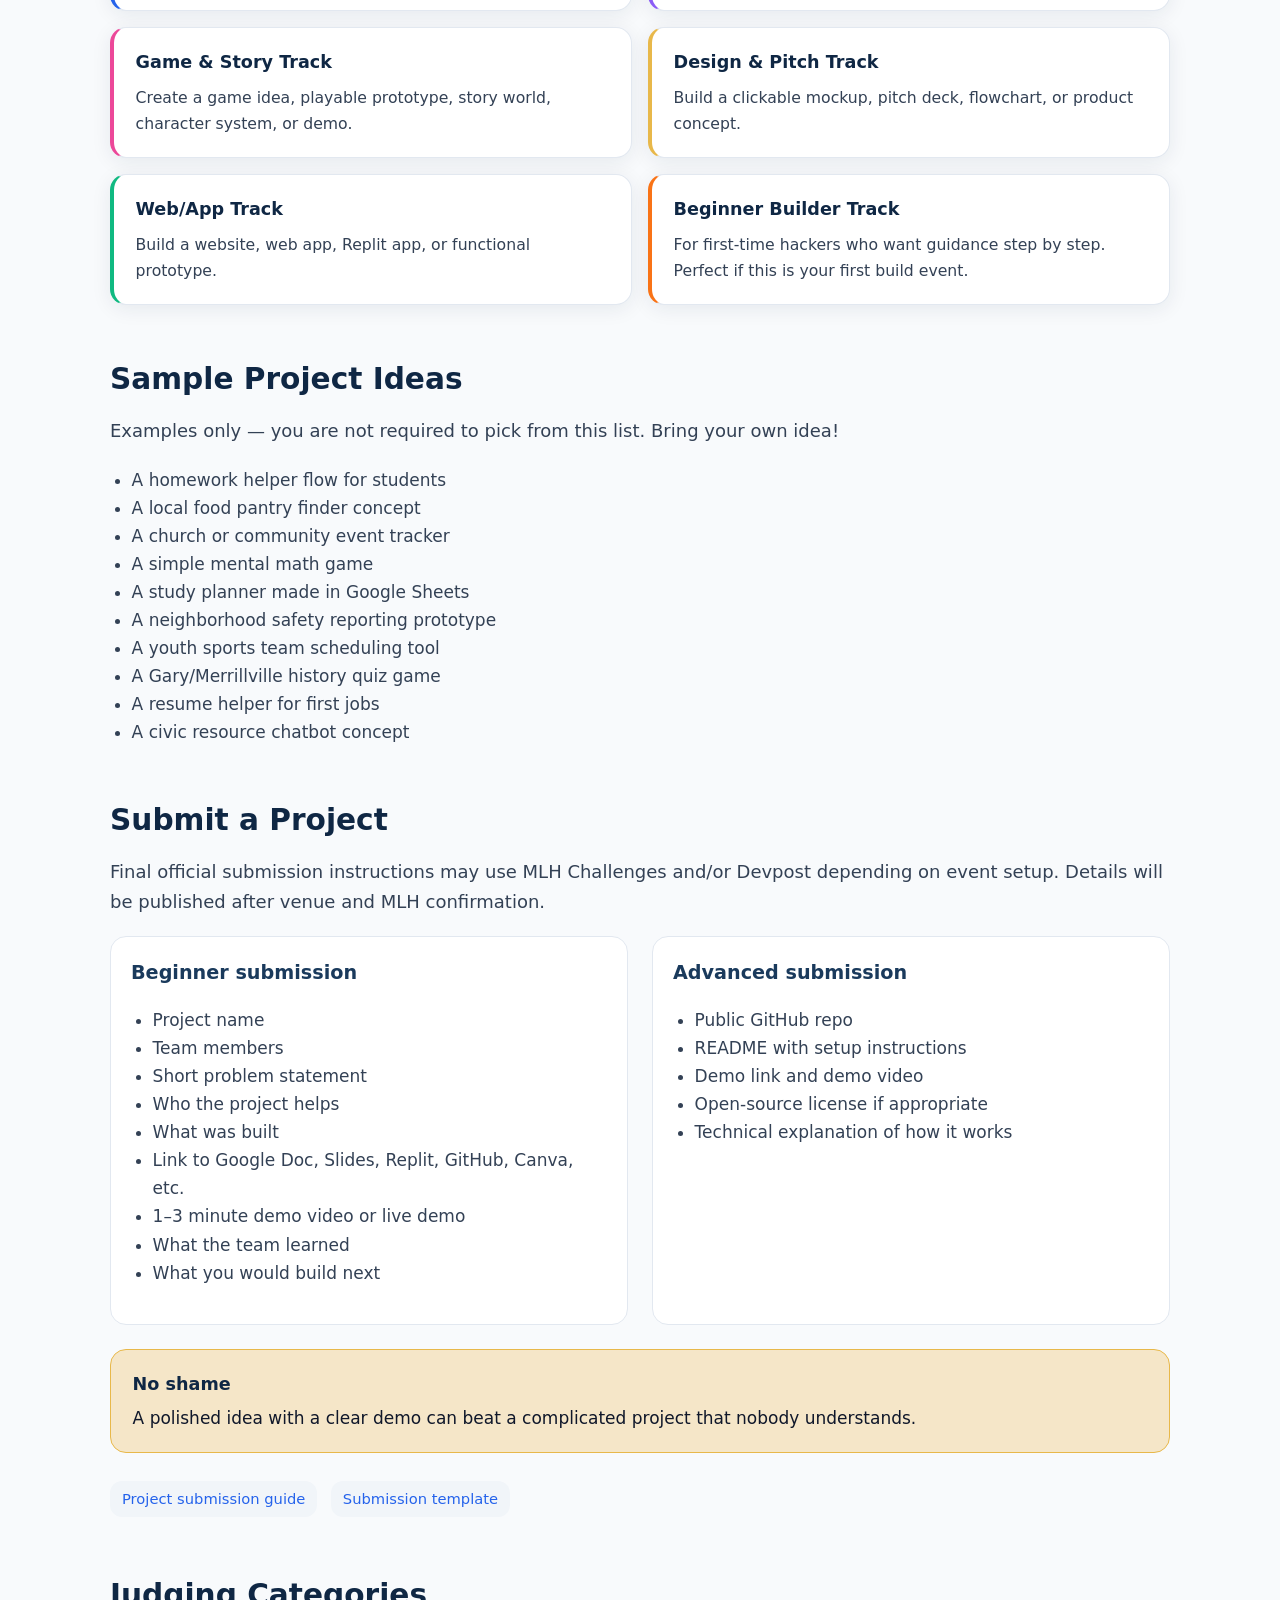
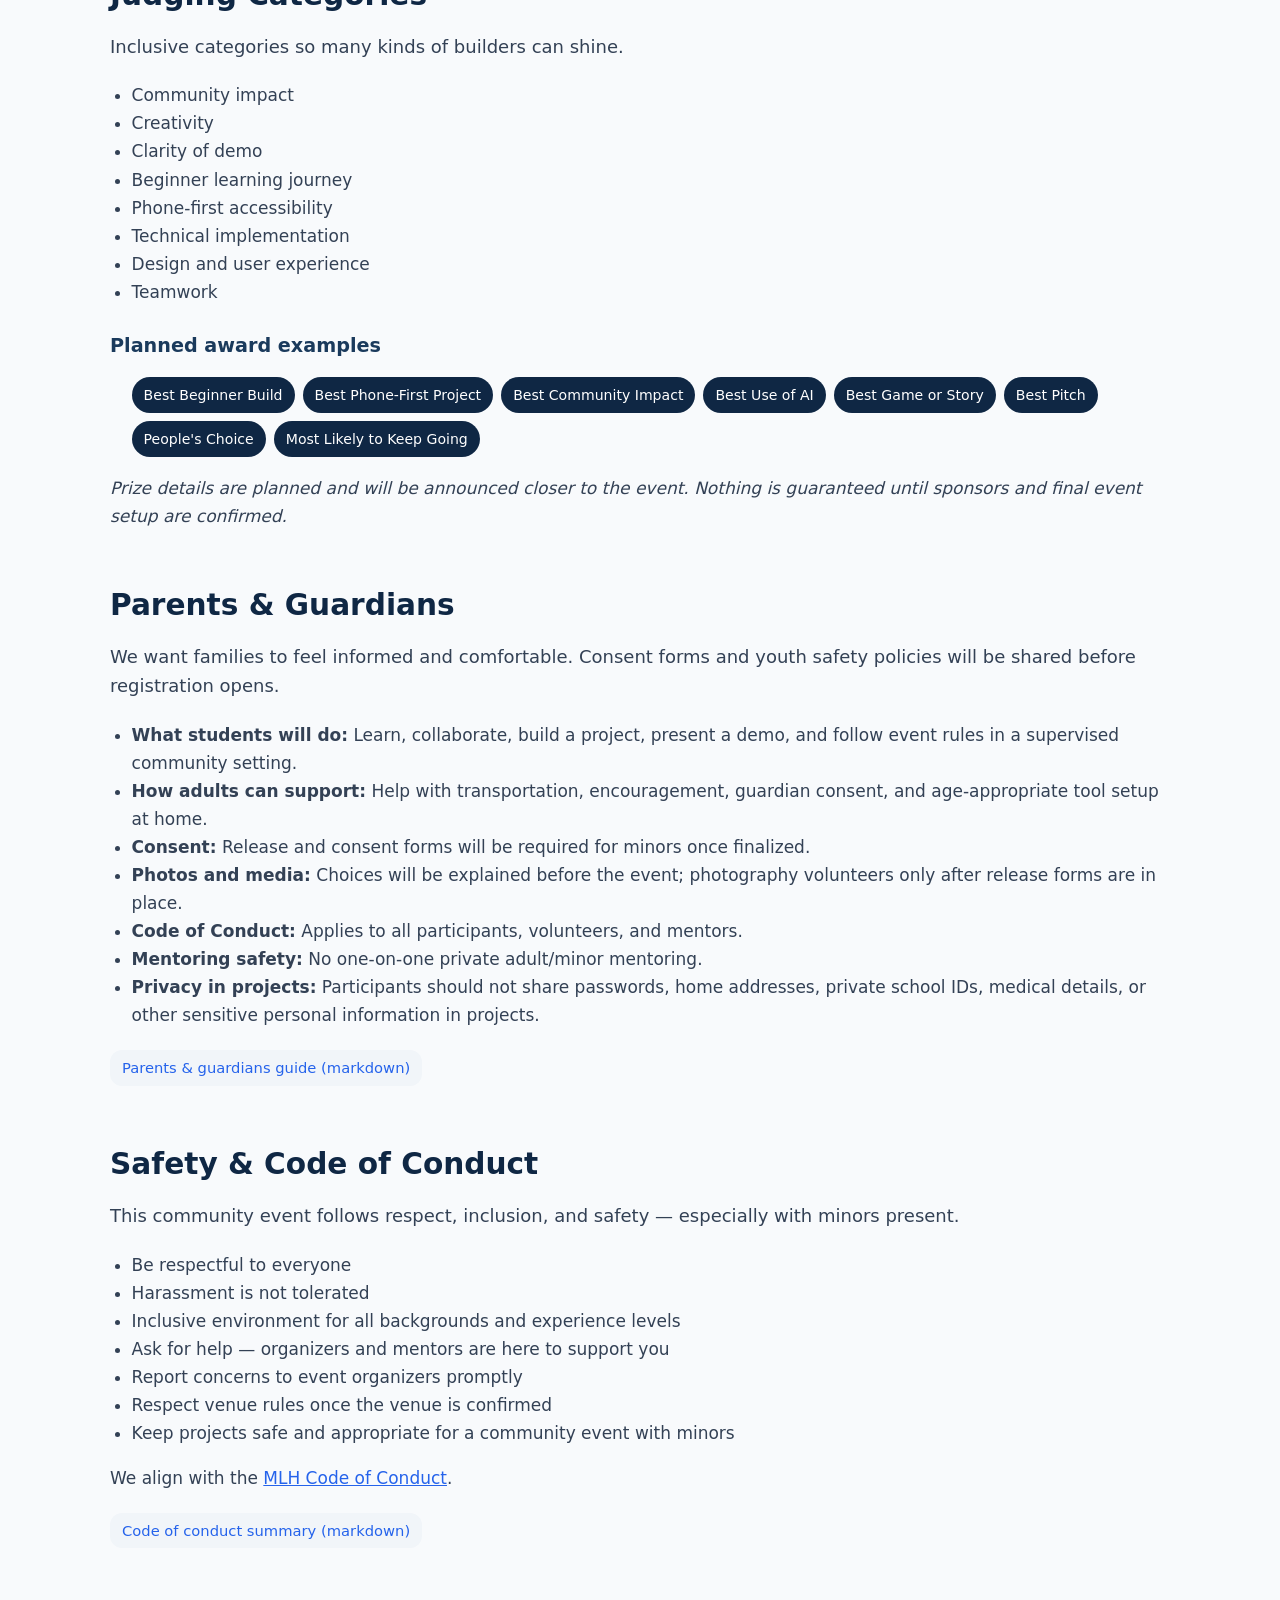
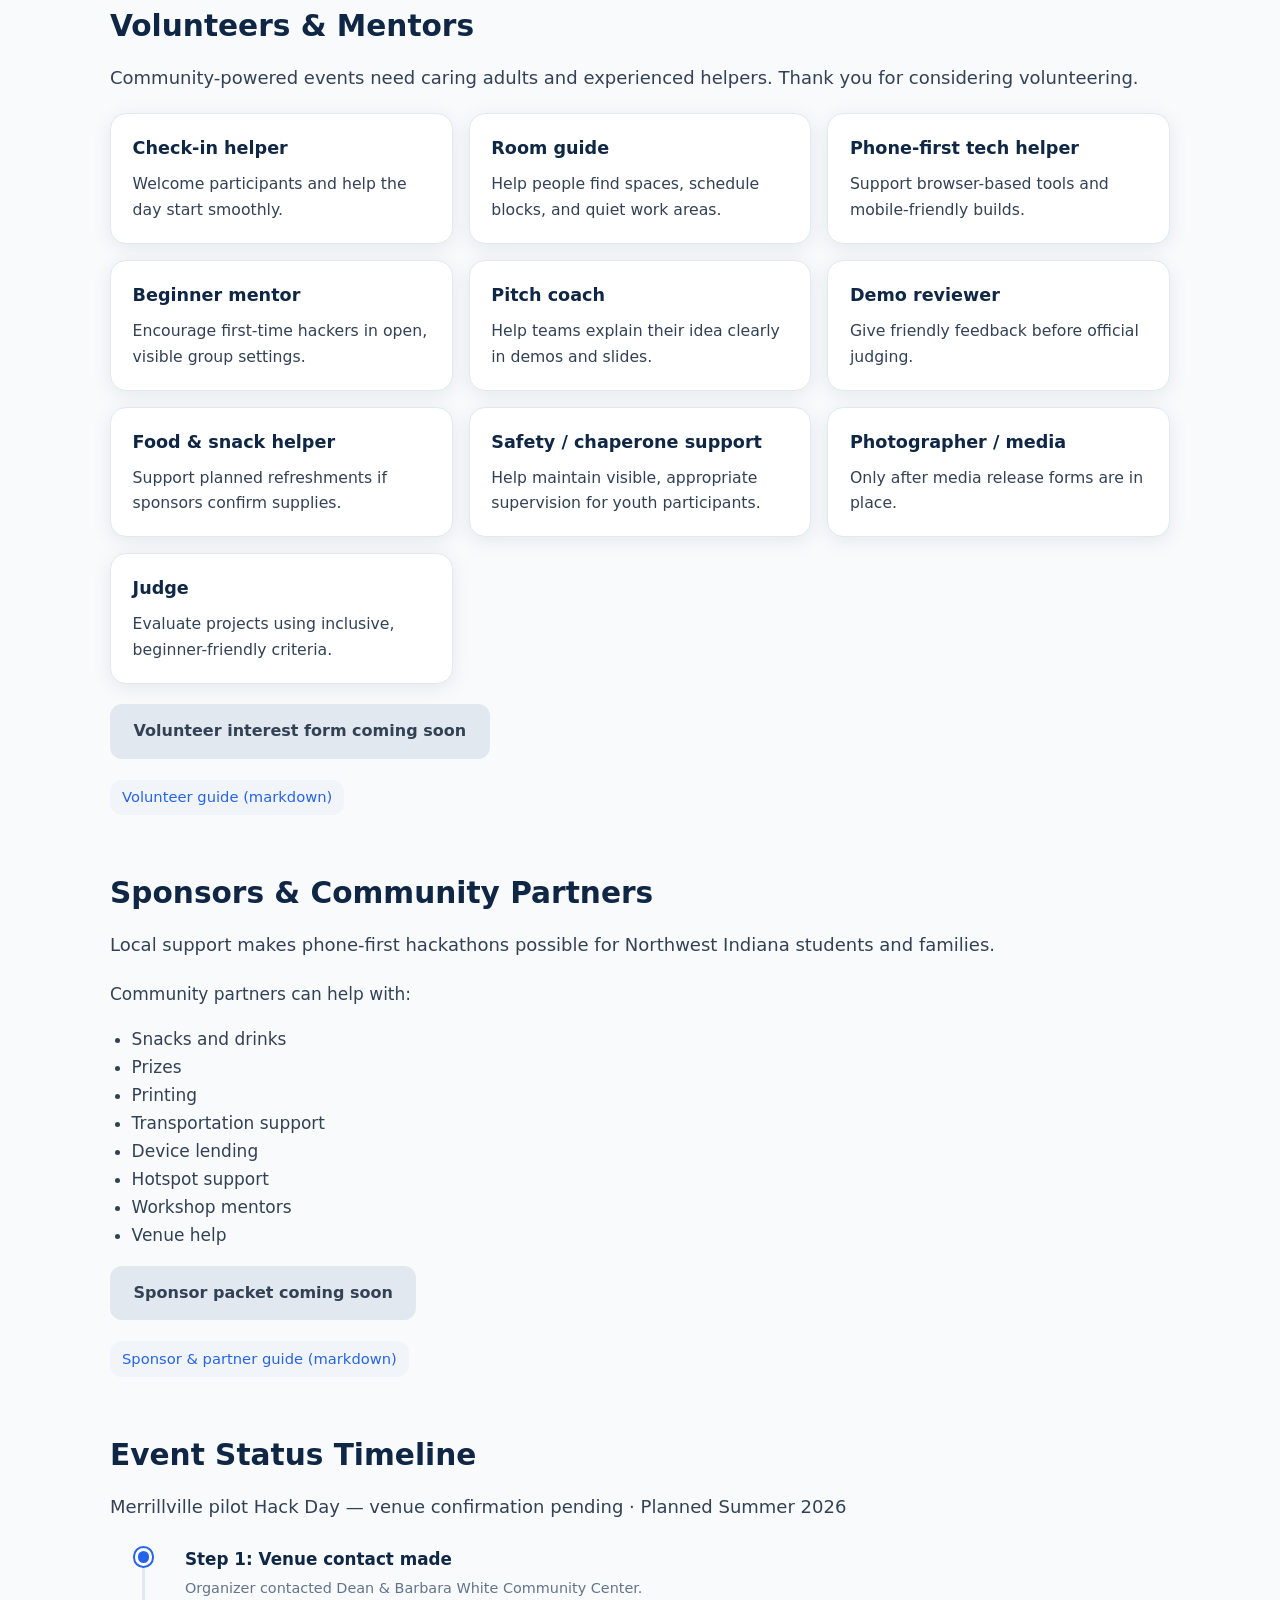
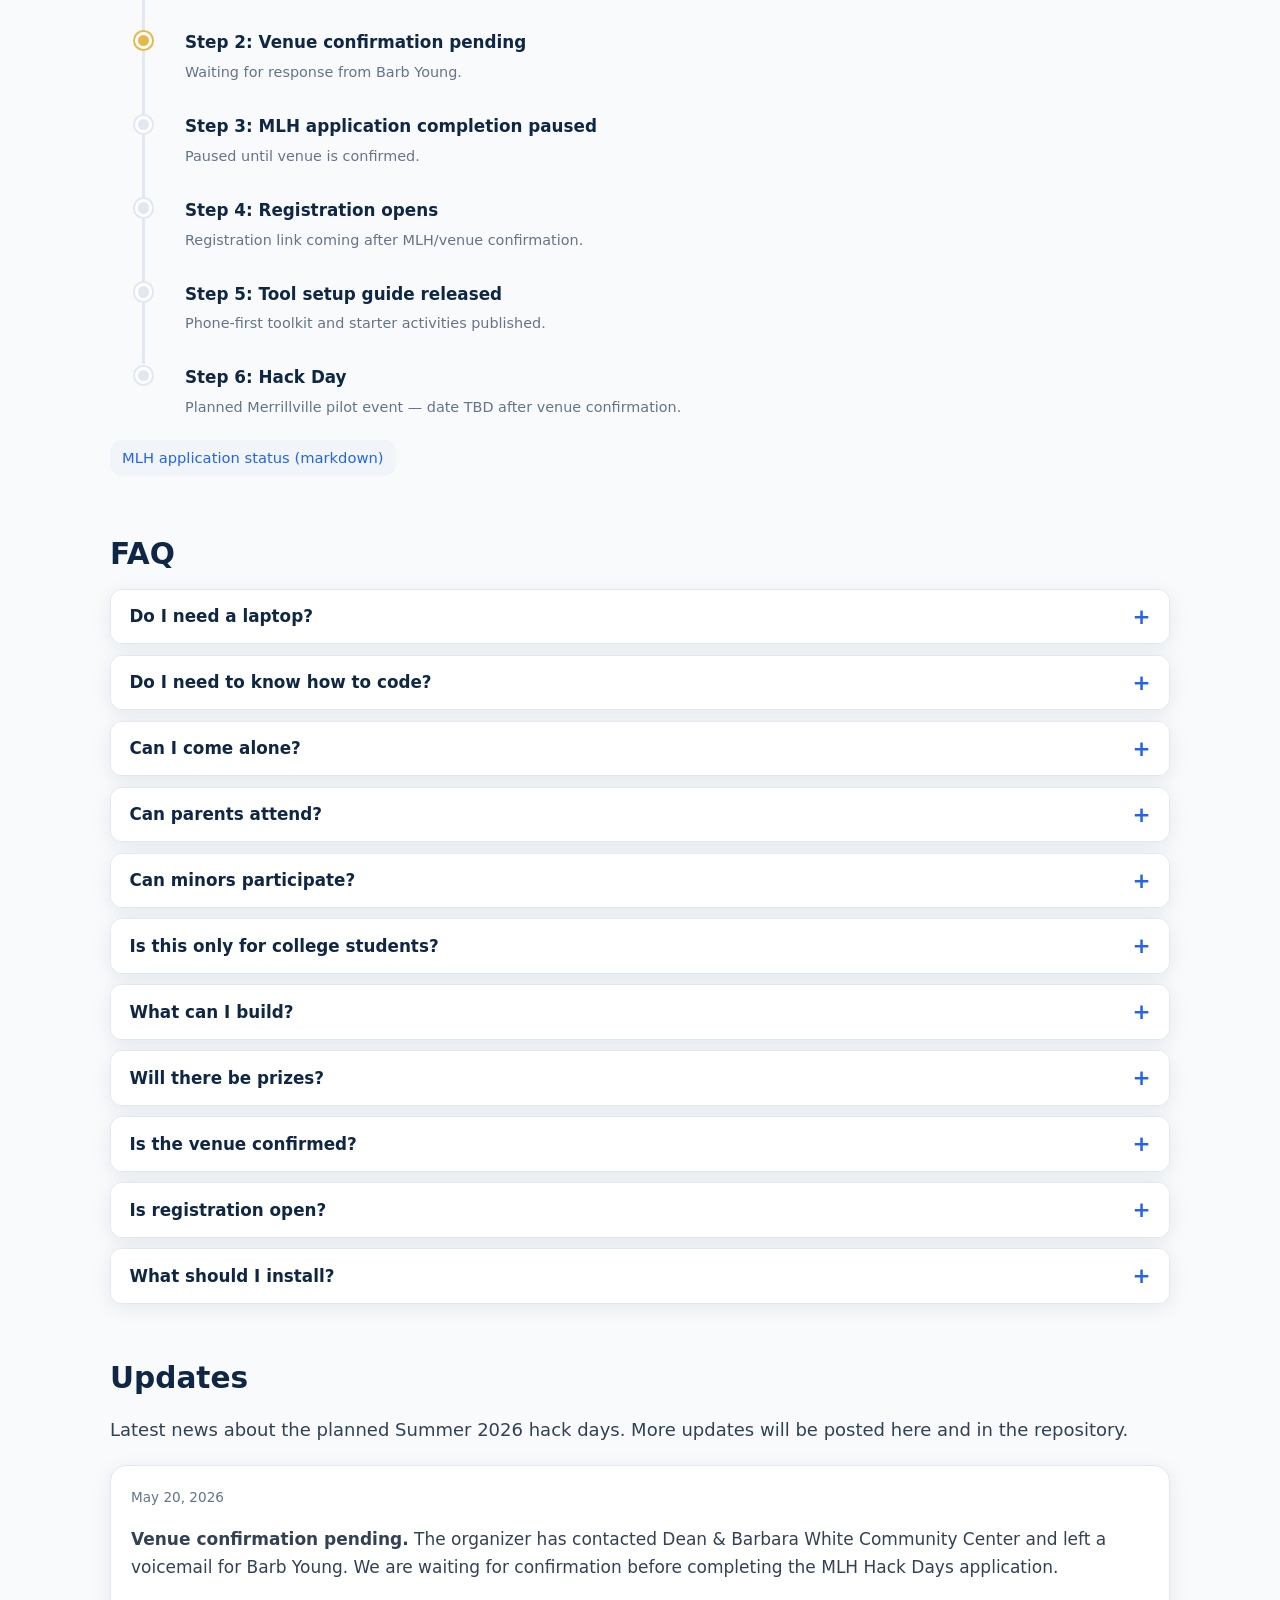
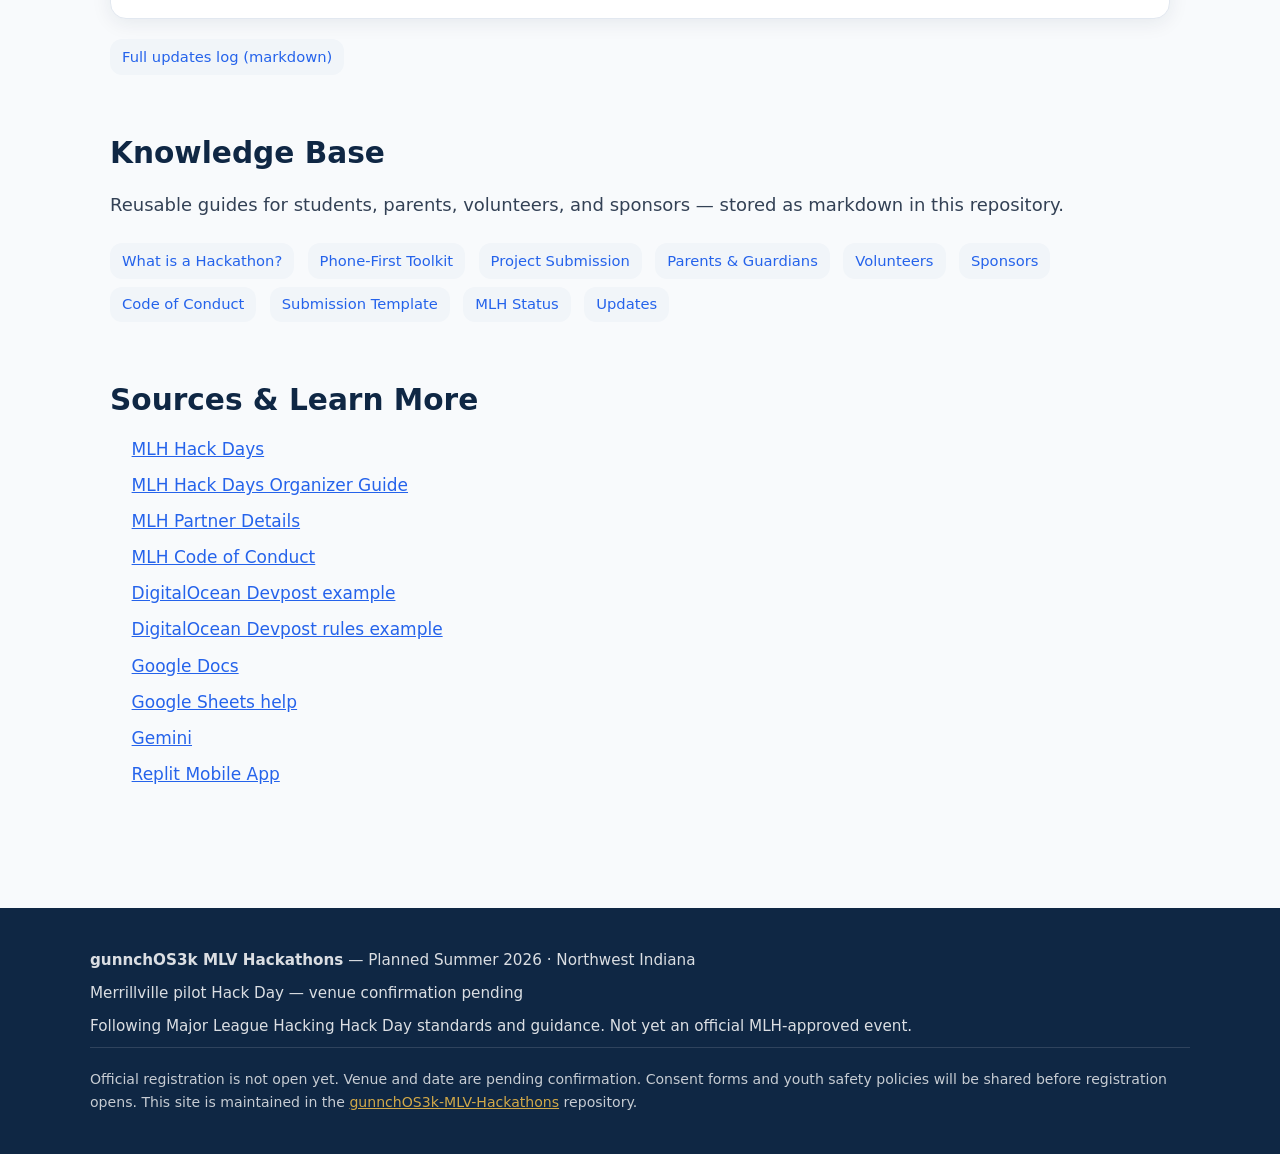
==== commit 6bd28663: "Portfolio hardening: mission docs, CI, and evidence discipline Tier 3 gunnchOS3k portfolio spine pas" ====
--- a/docs/index.html
+++ b/docs/index.html
@@ -26,7 +26,6 @@
         <ul>
           <li><a href="#home">Home</a></li>
           <li><a href="#what-is-hackathon">What is a Hackathon?</a></li>
-          <li><a href="#outcomes">Outcomes</a></li>
           <li><a href="#who-can-join">Who Can Join?</a></li>
           <li><a href="#phone-first">Phone-First Toolkit</a></li>
           <li><a href="#tracks">Tracks</a></li>
@@ -108,119 +107,6 @@
         <div class="belong-item">You want to meet people with similar interests</div>
         <div class="belong-item">You want to build something you can show</div>
       </div>
-    </section>
-
-    <section class="section" id="outcomes">
-      <h2>Participant Outcomes</h2>
-      <div class="outcomes-framing" aria-label="Transformation framing">
-        <span class="framing-badge">Zero-to-Hero Build Sprint</span>
-        <span class="framing-badge">Hyperbolic Time Machine Experience</span>
-      </div>
-      <p class="outcomes-hero-title">Walk In Curious. Walk Out Portfolio Ready.</p>
-      <p>Participants walk in as curious learners and leave as documented builders.</p>
-      <div class="callout-transform">
-        <strong>Proof of work, not just participation</strong>
-        <p>This event is designed as a zero-to-hero build sprint. Participants are not expected to arrive as experts. They are expected to arrive with curiosity, courage, and willingness to try. Through rapid problem solving, design thinking, prototyping, documentation, and presentation, participants will leave with more than a memory — they will leave with proof of work.</p>
-      </div>
-      <p><em>These outcomes describe skills and artifacts you can earn through building. They do not guarantee jobs, prizes, scholarships, or professional status.</em></p>
-
-      <h3>What Participants Practice</h3>
-      <div class="card-grid cols-3">
-        <article class="card practice-card"><h4>Presenting</h4><p>Explain your project to technical and nontechnical audiences.</p></article>
-        <article class="card practice-card"><h4>Rapid problem solving</h4><p>Make decisions under real time constraints.</p></article>
-        <article class="card practice-card"><h4>Design thinking</h4><p>Empathize, define, ideate, prototype, and test.</p></article>
-        <article class="card practice-card"><h4>Lightweight prototyping</h4><p>Build with phones, tablets, laptops, or borrowed devices.</p></article>
-        <article class="card practice-card"><h4>Slides</h4><p>Create PowerPoint or Google Slides presentations.</p></article>
-        <article class="card practice-card"><h4>Documentation</h4><p>Write technical or plain-language project docs.</p></article>
-        <article class="card practice-card"><h4>README writing</h4><p>One-page explanation anyone can follow.</p></article>
-        <article class="card practice-card"><h4>Publishing</h4><p>GitHub, GitHub Pages, Devpost, itch.io, or a personal website when ready.</p></article>
-        <article class="card practice-card"><h4>LaTeX report</h4><p>Optional advanced technical write-up.</p></article>
-        <article class="card practice-card"><h4>Reproducibility</h4><p>Checklist so others could understand or rebuild your idea.</p></article>
-        <article class="card practice-card"><h4>Demo video</h4><p>Short recording showing what you made.</p></article>
-        <article class="card practice-card"><h4>Portfolio artifact</h4><p>Turn the project into a resume or LinkedIn bullet.</p></article>
-      </div>
-
-      <h3>The Proof of Work Packet</h3>
-      <p class="lead">Every participant or team should leave with a Proof of Work Packet. It does not need to be perfect. <strong>It needs to exist.</strong></p>
-      <div class="two-col">
-        <div class="packet-tier minimum">
-          <h3>Minimum packet</h3>
-          <p>Beginner-friendly — this path is enough.</p>
-          <ul>
-            <li>Project title</li>
-            <li>Problem statement</li>
-            <li>Who it helps</li>
-            <li>What was built</li>
-            <li>Tools used</li>
-            <li>Screenshots or photos</li>
-            <li>Demo video or live demo</li>
-            <li>Slides</li>
-            <li>README or one-page explanation</li>
-            <li>What we learned</li>
-            <li>What we would build next</li>
-          </ul>
-        </div>
-        <div class="packet-tier loaded">
-          <h3>Fully loaded packet</h3>
-          <p>Aspirational — grow into this over time.</p>
-          <ul>
-            <li>Public GitHub repo or portfolio page</li>
-            <li>GitHub Pages or personal website project page</li>
-            <li>PowerPoint / Google Slides pitch deck</li>
-            <li>Technical README</li>
-            <li>LaTeX-style technical report (optional)</li>
-            <li>Reproducibility checklist</li>
-            <li>Demo video</li>
-            <li>Screenshots / GIFs</li>
-            <li>Asset and license credits</li>
-            <li>Resume / LinkedIn bullet</li>
-            <li>Reflection: &ldquo;Before this event, I thought I could not… Now I can…&rdquo;</li>
-          </ul>
-        </div>
-      </div>
-
-      <h3>Outcome Badge Ladder</h3>
-      <ol class="outcome-ladder">
-        <li class="ladder-step">
-          <span class="ladder-level" aria-hidden="true">1</span>
-          <div class="ladder-body"><strong>I Showed Up</strong><p>Attended, joined a team, learned the tools.</p></div>
-        </li>
-        <li class="ladder-step">
-          <span class="ladder-level" aria-hidden="true">2</span>
-          <div class="ladder-body"><strong>I Built Something</strong><p>Created a prototype, mockup, game, app, story, or demo.</p></div>
-        </li>
-        <li class="ladder-step">
-          <span class="ladder-level" aria-hidden="true">3</span>
-          <div class="ladder-body"><strong>I Explained It</strong><p>Presented to a mixed technical and nontechnical audience.</p></div>
-        </li>
-        <li class="ladder-step">
-          <span class="ladder-level" aria-hidden="true">4</span>
-          <div class="ladder-body"><strong>I Documented It</strong><p>Created slides and a README or project explanation.</p></div>
-        </li>
-        <li class="ladder-step">
-          <span class="ladder-level" aria-hidden="true">5</span>
-          <div class="ladder-body"><strong>I Published It</strong><p>Posted to GitHub, GitHub Pages, itch.io, Devpost, or a personal site.</p></div>
-        </li>
-        <li class="ladder-step">
-          <span class="ladder-level" aria-hidden="true">6</span>
-          <div class="ladder-body"><strong>I Made It Reproducible</strong><p>Added setup steps, tool list, assets, credits, and how-to-run/use notes.</p></div>
-        </li>
-        <li class="ladder-step">
-          <span class="ladder-level" aria-hidden="true">7</span>
-          <div class="ladder-body"><strong>I Became Portfolio Ready</strong><p>Left with a project page, demo video, and resume bullet.</p></div>
-        </li>
-      </ol>
-      <div class="callout callout-info">
-        <strong>Inclusive path</strong>
-        A phone-only beginner can still complete the ladder. A clear idea, a working prototype, a short video, and strong documentation can be a real portfolio artifact.
-      </div>
-
-      <h3>Pressure With Guardrails</h3>
-      <p>This is meant to be a positive pressure-cooker experience, not burnout or humiliation. The goal is to stretch participants with time constraints, teamwork, demos, and public explanation — while still providing mentorship, beginner tracks, phone-first tools, youth safety rules, and encouragement.</p>
-      <div class="callout">
-        <strong>The pressure is the mold, but support is the safety rail.</strong>
-      </div>
-      <p class="kb-links"><a href="https://github.com/gunnchOS3k/gunnchOS3k-MLV-Hackathons/blob/main/resources/participant-outcomes.md">Participant outcomes guide (markdown)</a></p>
     </section>
 
     <section class="section" id="phone-first-promise">
@@ -622,7 +508,6 @@
       <p class="lead">Reusable guides for students, parents, volunteers, and sponsors — stored as markdown in this repository.</p>
       <div class="kb-links">
         <a href="https://github.com/gunnchOS3k/gunnchOS3k-MLV-Hackathons/blob/main/resources/what-is-a-hackathon.md">What is a Hackathon?</a>
-        <a href="https://github.com/gunnchOS3k/gunnchOS3k-MLV-Hackathons/blob/main/resources/participant-outcomes.md">Participant Outcomes</a>
         <a href="https://github.com/gunnchOS3k/gunnchOS3k-MLV-Hackathons/blob/main/resources/phone-first-toolkit.md">Phone-First Toolkit</a>
         <a href="https://github.com/gunnchOS3k/gunnchOS3k-MLV-Hackathons/blob/main/resources/project-submission-guide.md">Project Submission</a>
         <a href="https://github.com/gunnchOS3k/gunnchOS3k-MLV-Hackathons/blob/main/resources/parents-and-guardians.md">Parents &amp; Guardians</a>
--- a/docs/styles.css
+++ b/docs/styles.css
@@ -753,109 +753,3 @@
 .kb-links a:hover {
   background: var(--gold-soft);
 }
-
-/* Participant outcomes — Zero-to-Hero */
-.outcomes-framing {
-  display: flex;
-  flex-wrap: wrap;
-  gap: 0.5rem;
-  margin: 1rem 0 1.25rem;
-}
-.framing-badge {
-  font-size: 0.82rem;
-  font-weight: 700;
-  padding: 0.4rem 0.75rem;
-  border-radius: 999px;
-  background: var(--navy);
-  color: var(--gold-soft);
-  border: 1px solid var(--gold);
-}
-.outcomes-hero-title {
-  font-size: clamp(1.35rem, 3.5vw, 1.75rem);
-  color: var(--navy);
-  margin: 0 0 1rem;
-  line-height: 1.25;
-}
-.outcome-ladder {
-  list-style: none;
-  margin: 1.25rem 0 0;
-  padding: 0;
-}
-.ladder-step {
-  display: grid;
-  grid-template-columns: 3.25rem 1fr;
-  gap: 0 1rem;
-  padding-bottom: 1.25rem;
-  position: relative;
-}
-.ladder-step:not(:last-child)::before {
-  content: "";
-  position: absolute;
-  left: 1.5rem;
-  top: 3rem;
-  bottom: 0;
-  width: 4px;
-  background: linear-gradient(180deg, var(--gold), var(--blue-bright));
-  border-radius: 2px;
-}
-.ladder-level {
-  width: 3rem;
-  height: 3rem;
-  border-radius: 50%;
-  background: linear-gradient(135deg, var(--navy), var(--blue));
-  color: var(--white);
-  font-weight: 800;
-  font-size: 1rem;
-  display: flex;
-  align-items: center;
-  justify-content: center;
-  border: 3px solid var(--gold);
-  z-index: 1;
-  position: relative;
-}
-.ladder-body {
-  background: var(--white);
-  border-radius: var(--radius-lg);
-  padding: 1rem 1.15rem;
-  box-shadow: var(--shadow);
-  border: 1px solid var(--gray-200);
-}
-.ladder-body strong {
-  display: block;
-  color: var(--navy);
-  font-size: 1.05rem;
-  margin-bottom: 0.2rem;
-}
-.ladder-body p {
-  margin: 0;
-  font-size: 0.95rem;
-}
-.practice-card {
-  border-top: 3px solid var(--blue-bright);
-}
-.callout-transform {
-  background: linear-gradient(135deg, #0f2744 0%, #1a3a5c 100%);
-  color: var(--white);
-  border: none;
-  border-radius: var(--radius-lg);
-  padding: 1.35rem 1.5rem;
-  margin: 1.5rem 0;
-}
-.callout-transform strong {
-  color: var(--gold);
-  font-size: 1.15rem;
-}
-.callout-transform p {
-  color: rgba(255, 255, 255, 0.92);
-  margin: 0.5rem 0 0;
-}
-.packet-tier {
-  background: var(--white);
-  border-radius: var(--radius-lg);
-  padding: 1.25rem;
-  border: 1px solid var(--gray-200);
-  box-shadow: var(--shadow);
-}
-.packet-tier h3 { margin-top: 0; }
-.packet-tier.minimum { border-top: 4px solid var(--blue); }
-.packet-tier.loaded { border-top: 4px solid var(--gold); }
